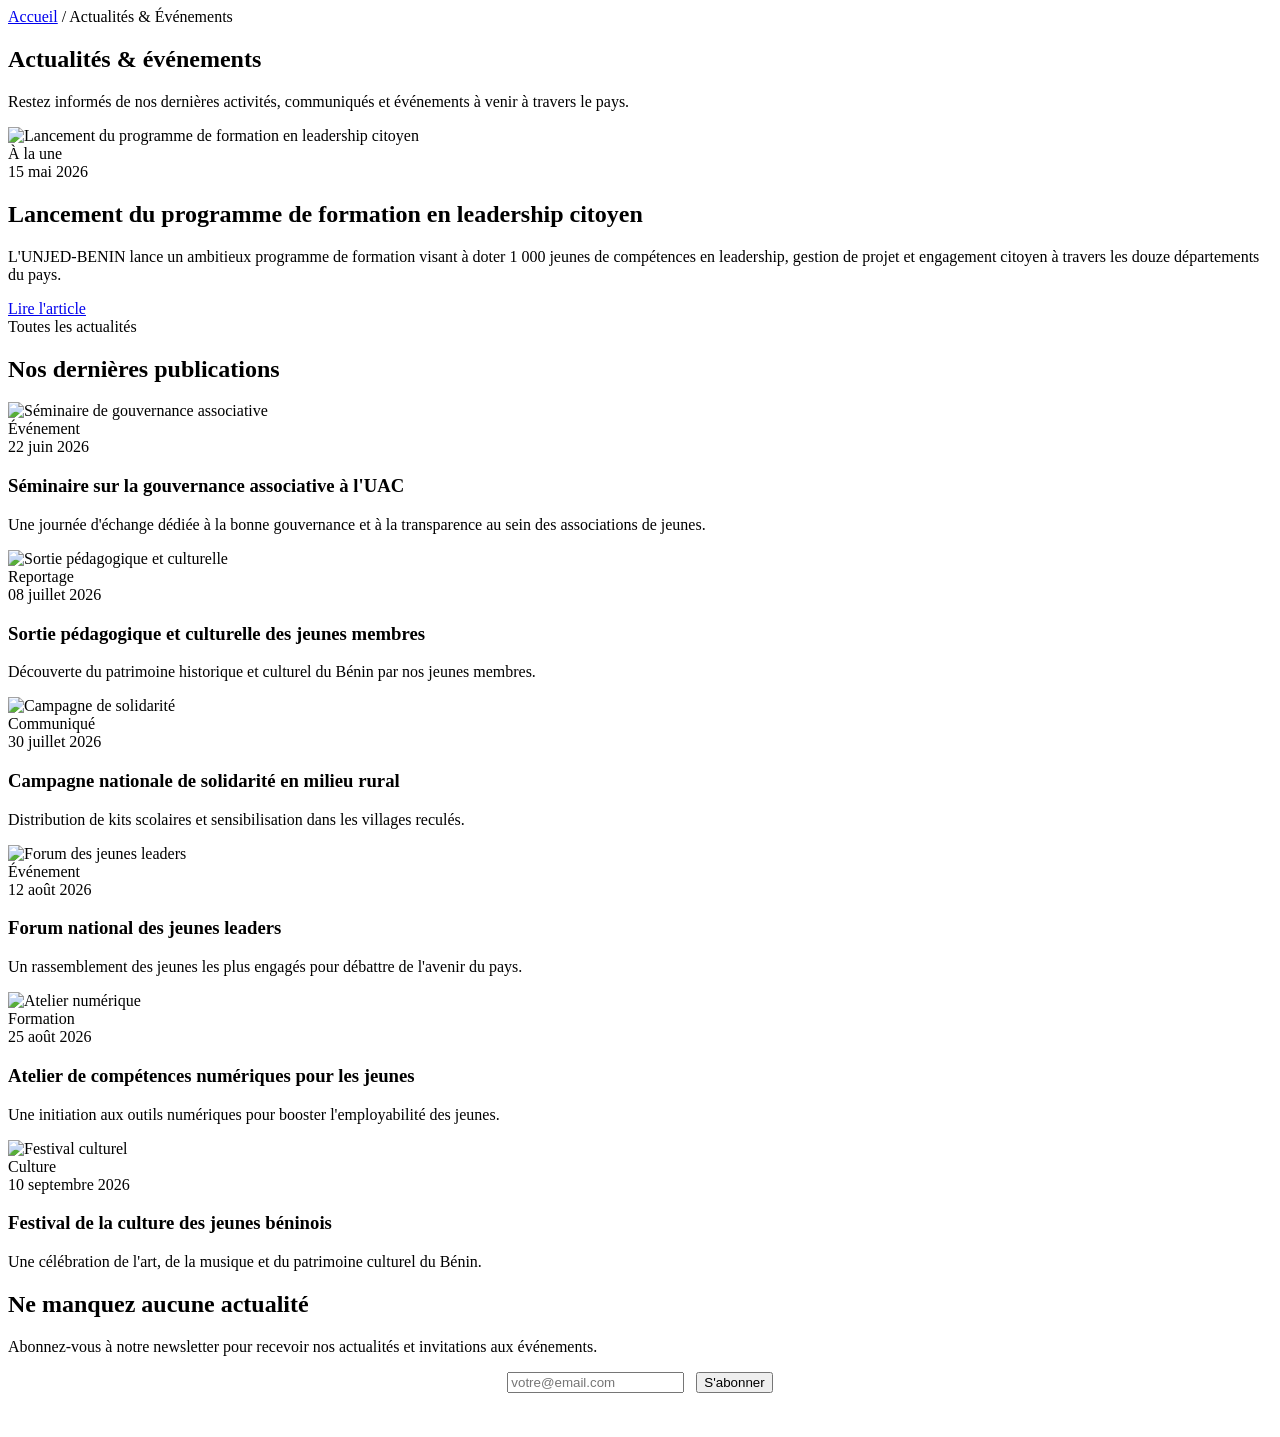
==== actualites.html @ c5963216 "Update title in actualites.html" ====
<!DOCTYPE html>
<html lang="fr">
<head>
  <meta charset="UTF-8" />
  <meta name="viewport" content="width=device-width, initial-scale=1.0" />
  <meta name="theme-color" content="#0a8a3f" />
  <title>Actualités  UNJED-BENIN</title>
  <meta name="description" content="Suivez les actualités, communiqués et événements de l'UNJED-BENIN à travers le Bénin." />
  <link rel="icon" href="public/images/logo.jpeg" />
  <link rel="stylesheet" href="styles.css" />
</head>
<body>
  <div data-header></div>

  <main>
    <section class="page-hero">
      <div class="container">
        <div class="breadcrumb"><a href="index.html" data-en="Home">Accueil</a> / <span data-en="News &amp; Events">Actualités &amp; Événements</span></div>
        <h1 data-en="News &amp; events">Actualités &amp; événements</h1>
        <p data-en="Stay informed of our latest activities, press releases and upcoming events across the country.">Restez informés de nos dernières activités, communiqués et événements à venir à travers le pays.</p>
      </div>
    </section>

    <!-- ARTICLE A LA UNE -->
    <section class="section">
      <div class="container">
        <article class="feature-news reveal">
          <div class="feature-news-img"><img src="public/images/formation-real-1.jpg" alt="Lancement du programme de formation en leadership citoyen" /></div>
          <div class="feature-news-body">
            <span class="news-tag" data-en="Featured">À la une</span>
            <div class="news-date">15 <span data-en="May">mai</span> 2026</div>
            <h2 data-en="Launch of the citizen leadership training program">Lancement du programme de formation en leadership citoyen</h2>
            <p data-en="UNJED-BENIN launches an ambitious training program aimed at equipping 1,000 young people with leadership, project management and civic engagement skills across the twelve departments of the country.">L'UNJED-BENIN lance un ambitieux programme de formation visant à doter 1 000 jeunes de compétences en leadership, gestion de projet et engagement citoyen à travers les douze départements du pays.</p>
            <a href="#" class="btn btn-green" data-en="Read the article">Lire l'article</a>
          </div>
        </article>
      </div>
    </section>

    <!-- LISTE ACTUALITES -->
    <section class="section" style="background: var(--surface-2);">
      <div class="container">
        <div class="section-head reveal">
          <span class="eyebrow" data-en="All news">Toutes les actualités</span>
          <h2 data-en="Our latest publications">Nos dernières publications</h2>
        </div>
       <div id="news-grid" class="grid grid-3">
          <article class="card news-card reveal">
            <div class="news-img"><img src="public/images/assemblee-real-1.jpg" alt="Séminaire de gouvernance associative" /></div>
            <div class="news-body">
              <span class="news-tag" data-en="Event">Événement</span>
              <div class="news-date">22 <span data-en="June">juin</span> 2026</div>
              <h3 data-en="Seminar on associative governance at UAC">Séminaire sur la gouvernance associative à l'UAC</h3>
              <p data-en="A day of exchange dedicated to good governance and transparency within youth associations.">Une journée d'échange dédiée à la bonne gouvernance et à la transparence au sein des associations de jeunes.</p>
            </div>
          </article>
          <article class="card news-card reveal">
            <div class="news-img"><img src="public/images/culture.jpeg" alt="Sortie pédagogique et culturelle" /></div>
            <div class="news-body">
              <span class="news-tag" data-en="Report">Reportage</span>
              <div class="news-date">08 <span data-en="July">juillet</span> 2026</div>
              <h3 data-en="Educational and cultural outing for young members">Sortie pédagogique et culturelle des jeunes membres</h3>
              <p data-en="Discovery of the historical and cultural heritage of Benin by our young members.">Découverte du patrimoine historique et culturel du Bénin par nos jeunes membres.</p>
            </div>
          </article>
          <article class="card news-card reveal">
            <div class="news-img"><img src="public/images/solidarite.jpeg" alt="Campagne de solidarité" /></div>
            <div class="news-body">
              <span class="news-tag" data-en="Press release">Communiqué</span>
              <div class="news-date">30 <span data-en="July">juillet</span> 2026</div>
              <h3 data-en="National solidarity campaign in rural areas">Campagne nationale de solidarité en milieu rural</h3>
              <p data-en="Distribution of school kits and awareness-raising in remote villages.">Distribution de kits scolaires et sensibilisation dans les villages reculés.</p>
            </div>
          </article>
          <article class="card news-card reveal">
            <div class="news-img"><img src="public/images/leadership.png" alt="Forum des jeunes leaders" /></div>
            <div class="news-body">
              <span class="news-tag" data-en="Event">Événement</span>
              <div class="news-date">12 <span data-en="August">août</span> 2026</div>
              <h3 data-en="National forum of young leaders">Forum national des jeunes leaders</h3>
              <p data-en="A gathering of the most committed young people to debate the future of the country.">Un rassemblement des jeunes les plus engagés pour débattre de l'avenir du pays.</p>
            </div>
          </article>
          <article class="card news-card reveal">
            <div class="news-img"><img src="public/images/formation-real-2.jpg" alt="Atelier numérique" /></div>
            <div class="news-body">
              <span class="news-tag" data-en="Training">Formation</span>
              <div class="news-date">25 <span data-en="August">août</span> 2026</div>
              <h3 data-en="Digital skills workshop for young people">Atelier de compétences numériques pour les jeunes</h3>
              <p data-en="An introduction to digital tools to boost the employability of young people.">Une initiation aux outils numériques pour booster l'employabilité des jeunes.</p>
            </div>
          </article>
          <article class="card news-card reveal">
            <div class="news-img"><img src="public/images/culture.jpeg" alt="Festival culturel" /></div>
            <div class="news-body">
              <span class="news-tag" data-en="Culture">Culture</span>
              <div class="news-date">10 <span data-en="September">septembre</span> 2026</div>
              <h3 data-en="Festival of Beninese youth culture">Festival de la culture des jeunes béninois</h3>
              <p data-en="A celebration of art, music and the cultural heritage of Benin.">Une célébration de l'art, de la musique et du patrimoine culturel du Bénin.</p>
            </div>
          </article>
        </div>
      </div>
    </section>

    <!-- NEWSLETTER -->
    <section class="section-tight">
      <div class="container">
        <div class="cta-band reveal">
          <h2 data-en="Don't miss any news">Ne manquez aucune actualité</h2>
          <p data-en="Subscribe to our newsletter to receive our news and event invitations.">Abonnez-vous à notre newsletter pour recevoir nos actualités et invitations aux événements.</p>
          <form data-web3form="ff1e33f2-ea1e-483a-9256-ff4f7bd5187b" style="display:flex;gap:12px;flex-wrap:wrap;justify-content:center;">
          <input type="hidden" name="subject" value="Nouvel abonné newsletter UNJED-BÉNIN" />
          <input type="hidden" name="from_name" value="Newsletter UNJED" />
          <input type="email" name="email" placeholder="votre@email.com"
           required class="newsletter-input" />
          <button type="submit" class="btn btn-yellow" data-label="S'abonner">S'abonner</button>
          <p class="form-message" style="width:100%;text-align:center;margin-top:8px;"></p>
          </form>
          <p class="form-success" id="newsletter-success" hidden data-en="Thank you for subscribing!">Merci pour votre abonnement !</p>
        </div>
      </div>
    </section>
  </main>

  <div data-footer></div>

  <script>
(function () {
  var API_BASE = "https://unjedbenin.onrender.com";
  var grid = document.getElementById("news-grid");

  fetch(API_BASE + "/api/posts?visibility=public")
    .then(function (res) { return res.json(); })
    .then(function (posts) {
      var annonces = posts.filter(function (p) {
        return p.post_type === "announcement" || p.post_type === "document";
      });

      if (!annonces.length) return;

      // Remplace les faux articles par vos vraies publications
      grid.innerHTML = "";
      annonces.forEach(function (p) {
        var art = document.createElement("article");
        art.className = "card news-card";
        var fileLink = p.file_url 
          ? '<p style="margin-top:10px;"><a href="' + API_BASE + p.file_url + '" class="btn btn-outline" target="_blank" rel="noopener">Télécharger le document</a></p>' 
          : '';
        art.innerHTML =
          '<div class="card-body">' +
            '<span class="news-tag">' + (p.post_type === "document" ? "Décision / Document" : "Annonce") + '</span>' +
            '<span class="news-date">' + (p.created_at || "") + '</span>' +
            '<h3 style="margin-top:8px;">' + p.title + '</h3>' +
            '<p>' + (p.body || "") + '</p>' +
            fileLink +
          '</div>';
        grid.appendChild(art);
      });
    })
    .catch(function (err) {
      console.error("Erreur chargement actualités:", err);
    });
})();
</script>

  <script src="components.js"></script>
  <script src="script.js"></script>
</body>
</html>
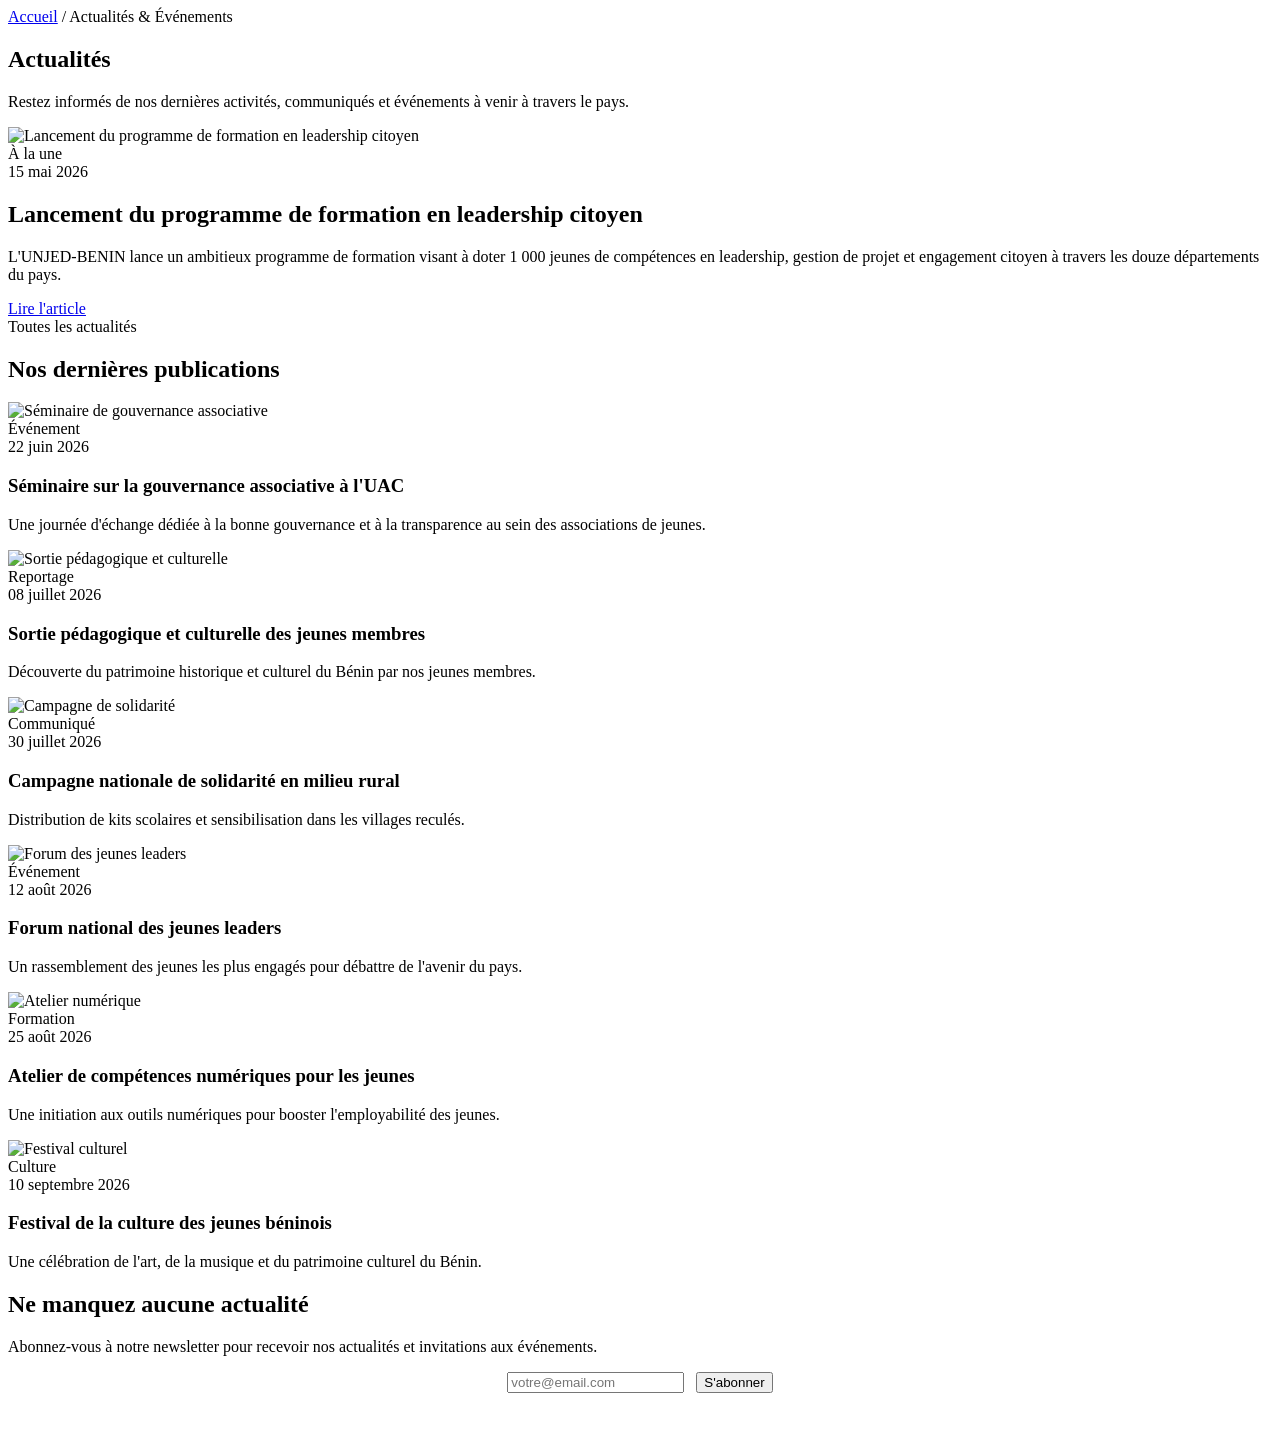
==== commit 5bd16b64: "Update header text for news section" ====
--- a/actualites.html
+++ b/actualites.html
@@ -16,7 +16,7 @@
     <section class="page-hero">
       <div class="container">
         <div class="breadcrumb"><a href="index.html" data-en="Home">Accueil</a> / <span data-en="News &amp; Events">Actualités &amp; Événements</span></div>
-        <h1 data-en="News &amp; events">Actualités &amp; événements</h1>
+        <h1 data-en="News">Actualités</h1>
         <p data-en="Stay informed of our latest activities, press releases and upcoming events across the country.">Restez informés de nos dernières activités, communiqués et événements à venir à travers le pays.</p>
       </div>
     </section>
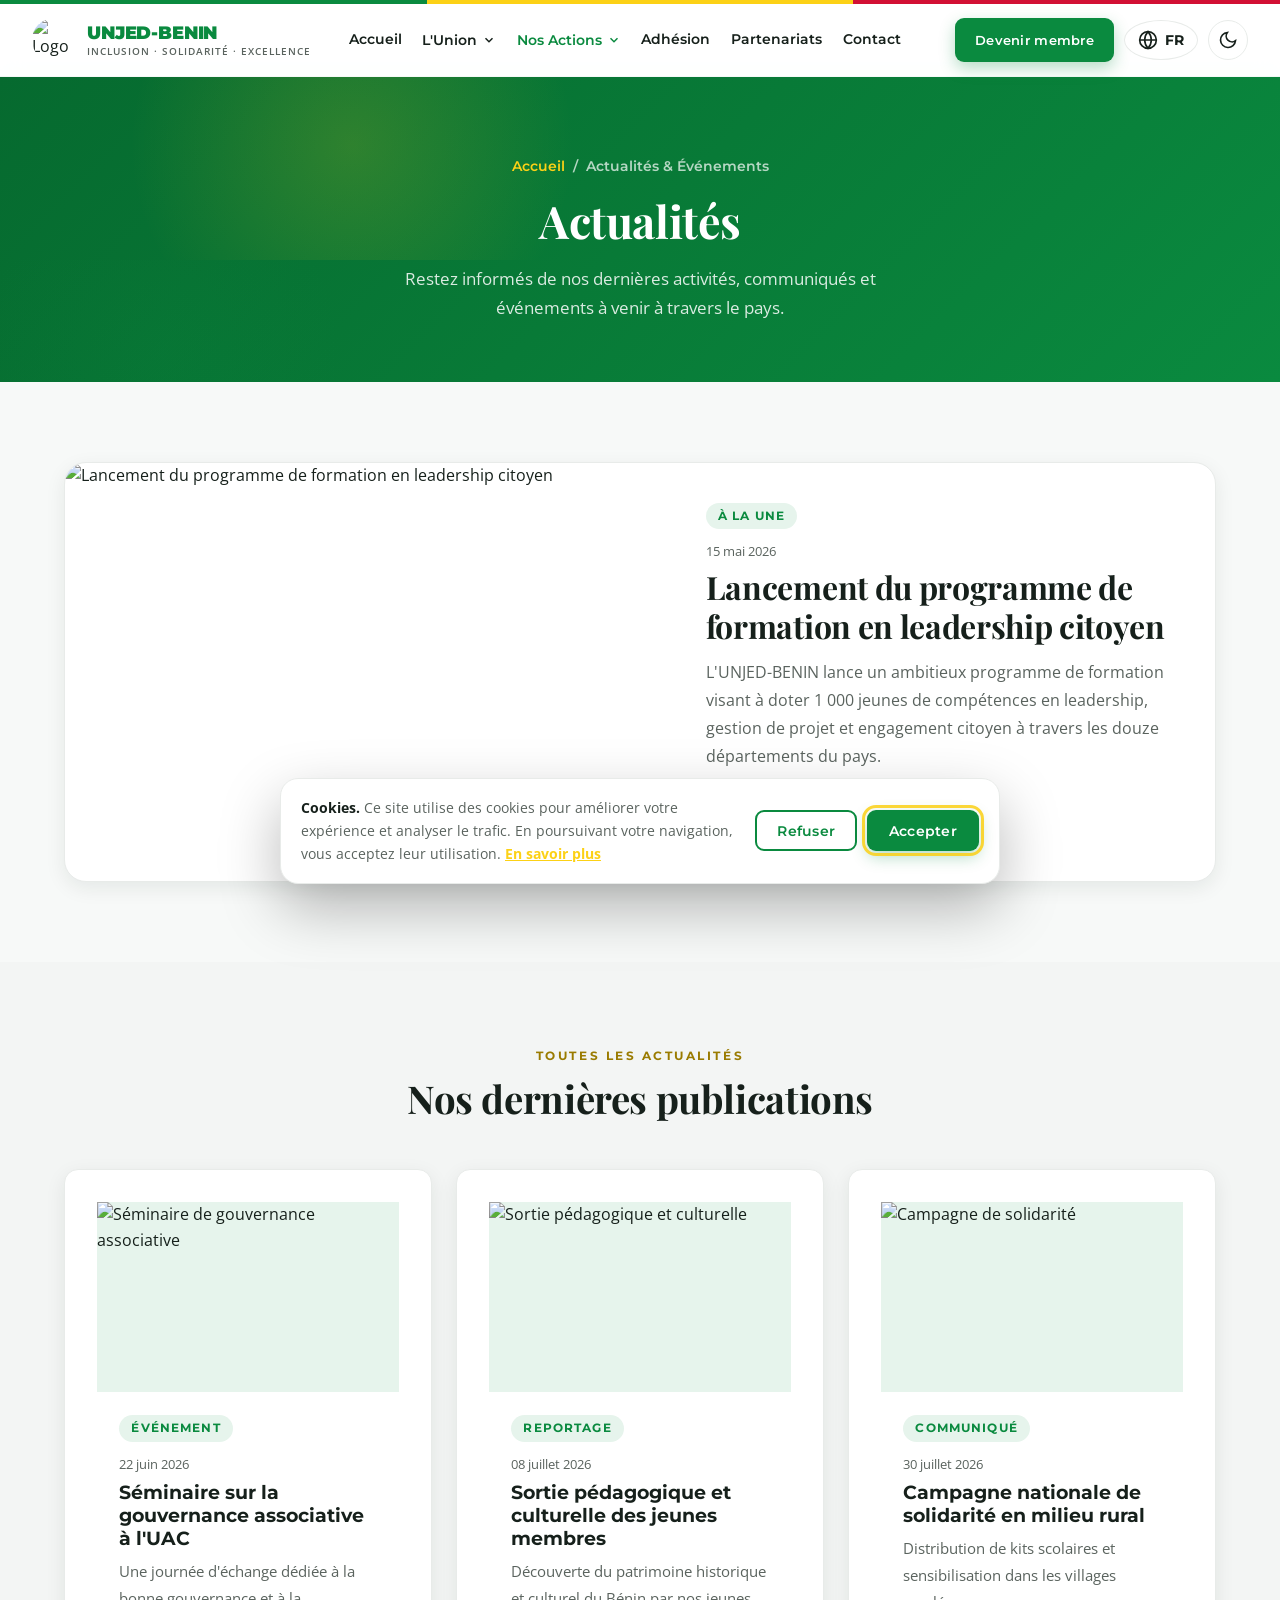
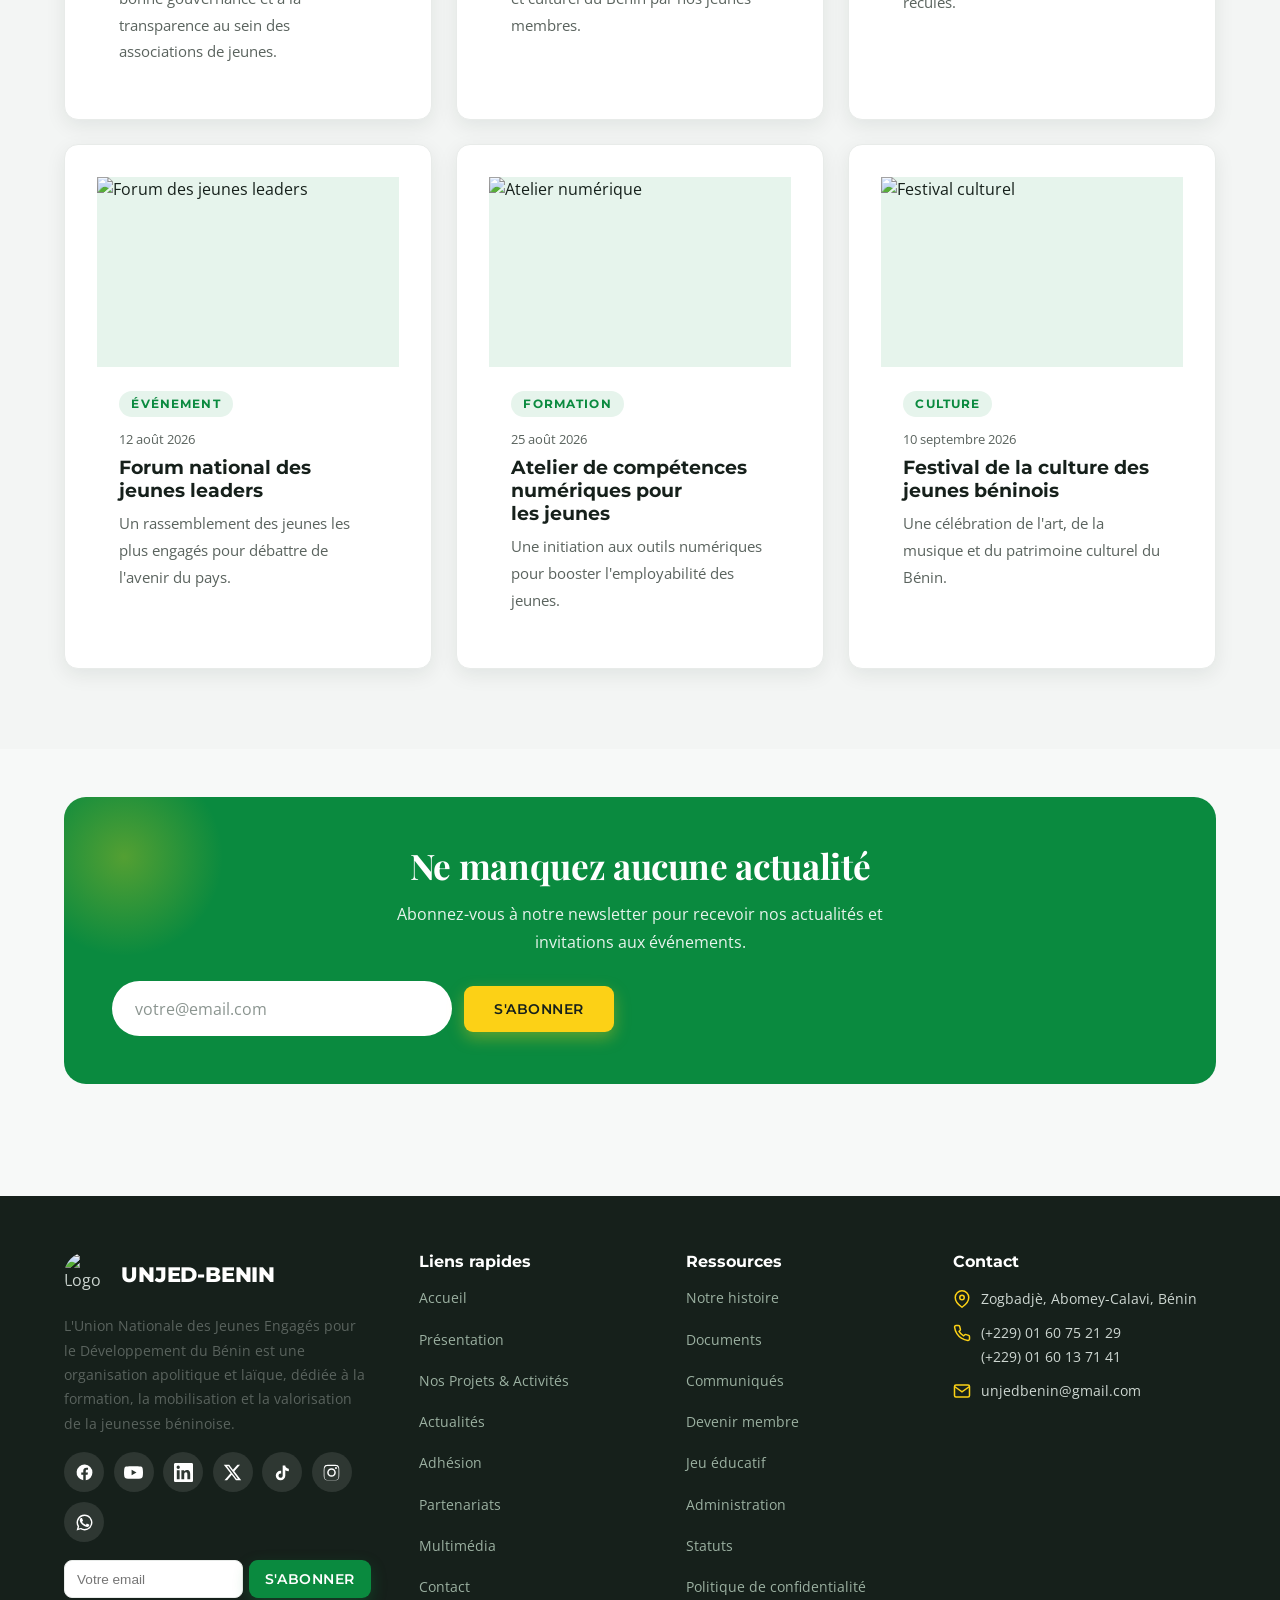
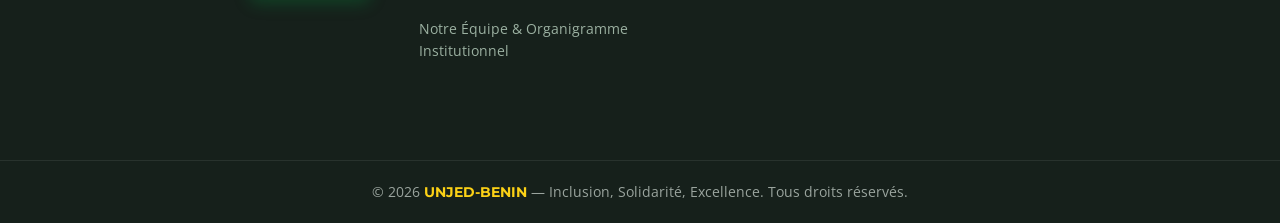
==== commit eaf14797: "refonte professionnelle : architecture assets/backend, securite v1.2, nav, i18n, docs et CI Architec" ====
--- a/actualites.html
+++ b/actualites.html
@@ -7,12 +7,15 @@
   <title>Actualités  UNJED-BENIN</title>
   <meta name="description" content="Suivez les actualités, communiqués et événements de l'UNJED-BENIN à travers le Bénin." />
   <link rel="icon" href="public/images/logo.jpeg" />
-  <link rel="stylesheet" href="styles.css" />
+  <link rel="stylesheet" href="assets/css/styles.css" />
+  <link rel="manifest" href="site.webmanifest" />
 </head>
 <body>
+  <!-- Header, footer et cookies : injectés automatiquement par
+     assets/js/components.js | comportements : assets/js/script.js. -->
   <div data-header></div>
 
-  <main>
+  <main id="contenu">
     <section class="page-hero">
       <div class="container">
         <div class="breadcrumb"><a href="index.html" data-en="Home">Accueil</a> / <span data-en="News &amp; Events">Actualités &amp; Événements</span></div>
@@ -109,10 +112,10 @@
         <div class="cta-band reveal">
           <h2 data-en="Don't miss any news">Ne manquez aucune actualité</h2>
           <p data-en="Subscribe to our newsletter to receive our news and event invitations.">Abonnez-vous à notre newsletter pour recevoir nos actualités et invitations aux événements.</p>
-          <form data-web3form="ff1e33f2-ea1e-483a-9256-ff4f7bd5187b" style="display:flex;gap:12px;flex-wrap:wrap;justify-content:center;">
+          <form data-web3form="ff1e33f2-ea1e-483a-9256-ff4f7bd5187b" class="newsletter-inline" style="display:flex;gap:12px;flex-wrap:wrap;justify-content:center;align-items:center;">
           <input type="hidden" name="subject" value="Nouvel abonné newsletter UNJED-BÉNIN" />
           <input type="hidden" name="from_name" value="Newsletter UNJED" />
-          <input type="email" name="email" placeholder="votre@email.com"
+          <input type="email" name="email" placeholder="votre@email.com" aria-label="Votre adresse email" autocomplete="email"
            required class="newsletter-input" />
           <button type="submit" class="btn btn-yellow" data-label="S'abonner">S'abonner</button>
           <p class="form-message" style="width:100%;text-align:center;margin-top:8px;"></p>
@@ -125,9 +128,15 @@
 
   <div data-footer></div>
 
+  <script src="assets/js/config.js"></script>
+  <script src="assets/js/api-client.js"></script>
+  <script src="assets/js/components.js"></script>
+  <script src="assets/js/script.js"></script>
   <script>
 (function () {
-  var API_BASE = "https://unjedbenin.onrender.com";
+  var API_BASE = (window.UNJED && typeof window.UNJED.apiBase === "function" && window.UNJED.apiBase())
+    || (window.UNJED_CONFIG && window.UNJED_CONFIG.API_BASE)
+    || "https://unjedbenin.onrender.com";
   var grid = document.getElementById("news-grid");
 
   fetch(API_BASE + "/api/posts?visibility=public")
@@ -144,17 +153,36 @@
       annonces.forEach(function (p) {
         var art = document.createElement("article");
         art.className = "card news-card";
-        var fileLink = p.file_url 
-          ? '<p style="margin-top:10px;"><a href="' + API_BASE + p.file_url + '" class="btn btn-outline" target="_blank" rel="noopener">Télécharger le document</a></p>' 
-          : '';
-        art.innerHTML =
-          '<div class="card-body">' +
-            '<span class="news-tag">' + (p.post_type === "document" ? "Décision / Document" : "Annonce") + '</span>' +
-            '<span class="news-date">' + (p.created_at || "") + '</span>' +
-            '<h3 style="margin-top:8px;">' + p.title + '</h3>' +
-            '<p>' + (p.body || "") + '</p>' +
-            fileLink +
-          '</div>';
+        var body = document.createElement("div");
+        body.className = "card-body";
+        var tag = document.createElement("span");
+        tag.className = "news-tag";
+        tag.textContent = p.post_type === "document" ? "Décision / Document" : "Annonce";
+        var date = document.createElement("span");
+        date.className = "news-date";
+        date.textContent = p.created_at || "";
+        var h3 = document.createElement("h3");
+        h3.style.marginTop = "8px";
+        h3.textContent = p.title || "";
+        var txt = document.createElement("p");
+        txt.textContent = p.body || "";
+        body.appendChild(tag);
+        body.appendChild(date);
+        body.appendChild(h3);
+        body.appendChild(txt);
+        if (p.file_url) {
+          var plink = document.createElement("p");
+          plink.style.marginTop = "10px";
+          var a = document.createElement("a");
+          a.href = API_BASE + p.file_url;
+          a.className = "btn btn-outline";
+          a.target = "_blank";
+          a.rel = "noopener";
+          a.textContent = "Télécharger le document";
+          plink.appendChild(a);
+          body.appendChild(plink);
+        }
+        art.appendChild(body);
         grid.appendChild(art);
       });
     })
@@ -163,8 +191,5 @@
     });
 })();
 </script>
-
-  <script src="components.js"></script>
-  <script src="script.js"></script>
 </body>
 </html>
--- a/assets/css/styles.css
+++ b/assets/css/styles.css
@@ -0,0 +1,2763 @@
+/* ========================================
+   UNJED-BENIN - Design System
+   Couleurs du drapeau beninois : vert, jaune, rouge + blanc
+   ----------------------------------------
+   SOMMAIRE (recherche par mot-clé) :
+   - Tokens (:root) et mode sombre (html[data-theme])
+   - Base : reset, layout (.container, .section), boutons (.btn)
+   - HEADER (.site-header, .main-nav, .nav-sub, .menu-toggle)
+   - HERO (.hero, slider, indicateurs)
+   - Cartes et grilles (.card, .grid, .quicklink, .news-card, .stat-card)
+   - Pages internes (.page-hero, .split, .quote-card, organigramme, galerie)
+   - Formulaires (.form-card, .field) et contact
+   - Bandeau CTA, footer, cookies, divers (.pill, .reveal, partenaires)
+   - Correctifs v1.1 -> v1.6 en FIN de fichier (ne pas dupliquer :
+     toute rustine s'ajoute là, datée et commentée en français)
+   ======================================== */
+
+/* ---------- Fonts ---------- */
+@import url('https://fonts.googleapis.com/css2?family=Montserrat:wght@500;600;700;800;900&family=Open+Sans:wght@400;500;600;700&family=Playfair+Display:ital,wght@0,600;0,700;1,600&display=swap');
+
+/* ---------- Tokens ---------- */
+:root {
+  /* Couleurs officielles */
+  --green: #0a8a3f;
+  --green-dark: #066a2f;
+  --green-light: #e6f4ec;
+  --yellow: #fcd116;
+  --yellow-dark: #e6b800;
+  --red: #d21034;
+  --red-dark: #a50d29;
+  --red-light: #fae8eb;
+
+  /* Neutres */
+  --white: #ffffff;
+  --off-white: #f7f9f8;
+  --gray-50: #f3f5f4;
+  --gray-100: #e8ebe9;
+  --gray-200: #d4dad7;
+  --gray-400: #8b9590;
+  --gray-600: #5a635e;
+  --gray-800: #2b302d;
+  --ink: #16201b;
+
+  /* Roles semantiques (mode clair) */
+  --bg: var(--off-white);
+  --surface: var(--white);
+  --surface-2: var(--gray-50);
+  --text: var(--ink);
+  --text-muted: var(--gray-600);
+  --border: var(--gray-100);
+  --header-bg: rgba(255, 255, 255, 0.92);
+
+  --radius: 14px;
+  --radius-sm: 9px;
+  --radius-lg: 22px;
+  --shadow-sm: 0 1px 3px rgba(16, 32, 22, 0.06), 0 1px 2px rgba(16, 32, 22, 0.04);
+  --shadow: 0 6px 20px rgba(16, 32, 22, 0.08);
+  --shadow-lg: 0 18px 50px rgba(16, 32, 22, 0.14);
+  --container: 1180px;
+  --header-h: 72px;
+
+  --font-head: 'Montserrat', system-ui, sans-serif;
+  --font-body: 'Open Sans', system-ui, sans-serif;
+  --font-serif: 'Playfair Display', Georgia, serif;
+
+  --ease: cubic-bezier(0.22, 0.61, 0.36, 1);
+  --transition: 0.35s var(--ease);
+}
+
+/* ---------- Mode sombre ---------- */
+html[data-theme="dark"] {
+  --bg: #0f1512;
+  --surface: #161e1a;
+  --surface-2: #1d2723;
+  --text: #eef2f0;
+  --text-muted: #a3aea8;
+  --border: #26312b;
+  --header-bg: rgba(15, 21, 18, 0.92);
+  --green-light: #11261a;
+  --red-light: #2a1216;
+  --shadow-sm: 0 1px 3px rgba(0, 0, 0, 0.4);
+  --shadow: 0 6px 20px rgba(0, 0, 0, 0.45);
+  --shadow-lg: 0 18px 50px rgba(0, 0, 0, 0.55);
+}
+
+/* ---------- Reset ---------- */
+*, *::before, *::after { box-sizing: border-box; margin: 0; padding: 0; }
+
+html { scroll-behavior: smooth; }
+
+body {
+  font-family: var(--font-body);
+  color: var(--text);
+  background-color: var(--bg);
+  line-height: 1.6;
+  margin: 0;
+  padding-top: 76px; /* Empêche le haut de page d'être masqué par la barre fixe */
+  overflow-x: hidden;
+}
+
+
+img { max-width: 100%; display: block; }
+a { color: inherit; text-decoration: none; }
+ul { list-style: none; }
+
+h1, h2, h3, h4, h5 {
+  font-family: var(--font-head);
+  line-height: 1.2;
+  color: var(--text);
+  font-weight: 800;
+}
+
+/* ---------- Layout utils ---------- */
+.container {
+  width: 100%;
+  max-width: var(--container);
+  margin: 0 auto;
+  padding: 0 1.25rem;
+}
+
+.section { padding: 4.5rem 0; }
+.section-tight { padding: 3rem 0; }
+
+.section-head {
+  text-align: center;
+  max-width: 640px;
+  margin: 0 auto 3rem;
+}
+.section-head .eyebrow {
+  display: inline-block;
+  font-family: var(--font-head);
+  font-weight: 700;
+  font-size: 0.78rem;
+  letter-spacing: 0.12em;
+  text-transform: uppercase;
+  color: var(--green);
+  margin-bottom: 0.6rem;
+}
+.section-head h2 {
+  font-size: clamp(1.7rem, 3.5vw, 2.4rem);
+  text-wrap: balance;
+}
+.section-head p {
+  margin-top: 0.85rem;
+  color: var(--text-muted);
+  text-wrap: pretty;
+}
+
+.text-green { color: var(--green); }
+.text-red { color: var(--red); }
+
+/* ---------- Buttons ---------- */
+.btn {
+  display: inline-flex;
+  align-items: center;
+  gap: 0.5rem;
+  font-family: var(--font-head);
+  font-weight: 700;
+  font-size: 0.95rem;
+  padding: 0.8rem 1.5rem;
+  border-radius: 999px;
+  border: 2px solid transparent;
+  cursor: pointer;
+  transition: transform 0.15s ease, box-shadow 0.2s ease, background 0.2s ease;
+}
+.btn:hover { transform: translateY(-2px); }
+.btn svg { width: 18px; height: 18px; }
+
+.btn-yellow {
+  background: var(--yellow);
+  color: var(--ink);
+  box-shadow: 0 6px 16px rgba(252, 209, 22, 0.35);
+}
+.btn-yellow:hover { background: var(--yellow-dark); }
+
+.btn-green {
+  background: var(--green);
+  color: var(--white);
+  box-shadow: 0 6px 16px rgba(10, 138, 63, 0.3);
+}
+.btn-green:hover { background: var(--green-dark); }
+
+.btn-red {
+  background: var(--red);
+  color: var(--white);
+}
+.btn-red:hover { background: var(--red-dark); }
+
+.btn-outline {
+  background: transparent;
+  border-color: var(--border);
+  color: var(--text);
+}
+.btn-outline:hover { border-color: var(--green); color: var(--green); }
+
+.btn-ghost-light {
+  background: rgba(255,255,255,0.14);
+  color: var(--white);
+  border-color: rgba(255,255,255,0.4);
+}
+.btn-ghost-light:hover { background: rgba(255,255,255,0.24); }
+
+/* ========================================
+   HEADER
+   ======================================== */
+.site-header {
+  position: fixed;
+  top: 0;
+  left: 0;
+  right: 0;
+  width: 100%;
+  z-index: 1000;
+  background: var(--header-bg);
+  backdrop-filter: blur(12px);
+  -webkit-backdrop-filter: blur(12px);
+  border-bottom: 1px solid var(--border);
+  transition: border-color 0.3s var(--ease), box-shadow 0.3s var(--ease);
+}
+
+/* Bande tricolore */
+.flag-strip { height: 4px; display: flex; }
+.flag-strip span { flex: 1; }
+.flag-strip .s-green { background: var(--green); }
+.flag-strip .s-yellow { background: var(--yellow); }
+.flag-strip .s-red { background: var(--red); }
+
+.header-inner {
+  height: var(--header-h);
+  display: flex;
+  align-items: center;
+  justify-content: space-between;
+  gap: 1rem;
+}
+
+.brand { display: flex; align-items: center; gap: 0.7rem; margin-right: 2rem; flex-shrink: 0; }
+.brand img { width: 44px; height: 44px; border-radius: 50%; object-fit: cover; }
+.brand-text { display: flex; flex-direction: column; line-height: 1.2; }
+.brand-name { font-family: var(--font-head); font-weight: 900; font-size: 1.15rem; color: var(--green); letter-spacing: -0.01em; }
+.brand-tagline { font-size: 0.62rem; letter-spacing: 0.1em; text-transform: uppercase; color: var(--text-muted); font-weight: 600; white-space: nowrap; margin-top: 2px; }
+@media (max-width: 1080px) { .brand-tagline { display: none; } }
+
+.main-nav { display: flex; align-items: center; gap: 0.3rem; }
+.main-nav a {
+  font-family: var(--font-head);
+  font-weight: 600;
+  font-size: 0.9rem;
+  padding: 0.5rem 0.8rem;
+  border-radius: var(--radius-sm);
+  color: var(--text);
+  transition: background 0.15s, color 0.15s;
+  white-space: nowrap;
+}
+.main-nav a:hover { background: var(--green-light); color: var(--green); }
+.main-nav a.active { color: var(--green); }
+
+.header-actions { display: flex; align-items: center; gap: 0.5rem; }
+
+/* ---------- Nav desktop "moyen" (laptops 941-1600px) : resserrer pour ne pas déborder ---------- */
+@media (min-width: 941px) and (max-width: 1600px) {
+  .header-inner { gap: 0.4rem; }
+  .brand { margin-right: 0.8rem; }
+  .main-nav { gap: 0; }
+  .main-nav a { padding: 0.5rem 0.55rem; font-size: 0.82rem; }
+  .header-actions { gap: 0.3rem; }
+}
+@media (min-width: 941px) and (max-width: 1240px) {
+  .brand-tagline { display: none; }
+  .brand { margin-right: 0.5rem; gap: 0.5rem; }
+  .brand img { width: 38px; height: 38px; }
+  .main-nav a { padding: 0.5rem 0.4rem; font-size: 0.76rem; }
+  .lang-btn { padding: 0 0.5rem; font-size: 0.78rem; }
+}
+
+.icon-btn {
+  width: 40px;
+  height: 40px;
+  display: inline-flex;
+  align-items: center;
+  justify-content: center;
+  border-radius: 50%;
+  border: 1px solid var(--border);
+  background: var(--surface);
+  color: var(--text);
+  cursor: pointer;
+  transition: background 0.15s, color 0.15s, border-color 0.15s;
+}
+.icon-btn:hover { border-color: var(--green); color: var(--green); }
+.icon-btn svg { width: 20px; height: 20px; }
+
+.lang-btn {
+  width: auto;
+  padding: 0 0.85rem;
+  gap: 0.4rem;
+  font-family: var(--font-head);
+  font-weight: 700;
+  font-size: 0.85rem;
+}
+
+.theme-icon-sun { display: none; }
+html[data-theme="dark"] .theme-icon-sun { display: block; }
+html[data-theme="dark"] .theme-icon-moon { display: none; }
+
+.menu-toggle { display: none; }
+
+/* ---------- Mobile nav ---------- */
+@media (max-width: 940px) {
+  .main-nav {
+    position: fixed;
+    inset: 0 0 0 auto;
+    width: min(320px, 82vw);
+    flex-direction: column;
+    align-items: stretch;
+    gap: 0.2rem;
+    background: var(--surface);
+    padding: calc(var(--header-h) + 1.5rem) 1.25rem 2rem;
+    box-shadow: var(--shadow-lg);
+    transform: translateX(100%);
+    transition: transform 0.3s ease;
+    overflow-y: auto;
+  }
+  .main-nav.open { transform: translateX(0); }
+  .main-nav a { padding: 0.9rem 1rem; font-size: 1rem; }
+  .menu-toggle { display: inline-flex; }
+}
+
+@media (max-width: 560px) {
+  .header-inner { gap: 0.4rem; }
+  .brand { margin-right: 0.5rem; gap: 0.5rem; }
+  .brand img { width: 36px; height: 36px; }
+  .brand-name { font-size: 0.95rem; }
+  .header-actions { gap: 0.3rem; }
+  .icon-btn { width: 36px; height: 36px; }
+  .icon-btn svg { width: 17px; height: 17px; }
+  .lang-btn { padding: 0 0.5rem; font-size: 0.75rem; }
+}
+
+@media (max-width: 360px) {
+  .header-inner { padding: 0 12px; }
+  .lang-current { display: none; }
+  .lang-btn { width: 36px; padding: 0; justify-content: center; }
+}
+
+/* ========================================
+   HERO
+   ======================================== */
+.hero {
+  position: relative;
+  color: var(--white);
+  overflow: hidden;
+}
+.hero-bg {
+  position: absolute;
+  inset: 0;
+  z-index: 0;
+}
+.hero-bg img { width: 100%; height: 100%; object-fit: cover; }
+.hero-bg::after {
+  content: "";
+  position: absolute;
+  inset: 0;
+  background: linear-gradient(110deg, rgba(6,70,33,0.92) 0%, rgba(10,138,63,0.78) 45%, rgba(16,32,22,0.55) 100%);
+}
+.hero-inner {
+  position: relative;
+  z-index: 1;
+  padding: clamp(3.5rem, 8vw, 6.5rem) 0;
+  max-width: 720px;
+}
+.hero .badge {
+  display: inline-flex;
+  align-items: center;
+  gap: 0.5rem;
+  background: rgba(255,255,255,0.16);
+  border: 1px solid rgba(255,255,255,0.3);
+  padding: 0.4rem 0.9rem;
+  border-radius: 999px;
+  font-family: var(--font-head);
+  font-weight: 700;
+  font-size: 0.74rem;
+  letter-spacing: 0.1em;
+  text-transform: uppercase;
+  margin-bottom: 1.3rem;
+}
+.hero h1 {
+  color: var(--white);
+  font-size: clamp(2.1rem, 5.5vw, 3.6rem);
+  font-weight: 900;
+  text-wrap: balance;
+}
+.hero h1 .accent { color: var(--yellow); }
+.hero p.lead {
+  margin-top: 1.1rem;
+  font-size: clamp(1rem, 2vw, 1.2rem);
+  color: rgba(255,255,255,0.92);
+  max-width: 560px;
+  text-wrap: pretty;
+}
+.hero-actions { margin-top: 2rem; display: flex; flex-wrap: wrap; gap: 0.9rem; }
+.hero-slides { position: relative; width: 100%; height: 100%; }
+.hero-slide {
+  position: absolute;
+  inset: 0;
+  background-size: cover;
+  background-position: center;
+  opacity: 0;
+  transition: opacity 1s ease;
+}
+.hero-slide.active { opacity: 1; }
+.hero-slide::after {
+  content: '';
+  position: absolute;
+  inset: 0;
+  background: linear-gradient(135deg, rgba(15,31,20,0.72) 0%, rgba(27,122,62,0.40) 100%);
+}
+
+/* ========================================
+   CARDS / GRID
+   ======================================== */
+.grid { display: grid; gap: 1.5rem; }
+.grid-2 { grid-template-columns: repeat(2, 1fr); }
+.grid-3 { grid-template-columns: repeat(3, 1fr); }
+.grid-4 { grid-template-columns: repeat(4, 1fr); }
+
+@media (max-width: 900px) {
+  .grid-3, .grid-4 { grid-template-columns: repeat(2, 1fr); }
+}
+@media (max-width: 600px) {
+  .grid-2, .grid-3, .grid-4 { grid-template-columns: 1fr; }
+}
+
+.card {
+  background: var(--surface);
+  border: 1px solid var(--border);
+  border-radius: var(--radius);
+  padding: 1.6rem;
+  box-shadow: var(--shadow-sm);
+  transition: transform 0.18s ease, box-shadow 0.2s ease;
+}
+.card:hover { transform: translateY(-4px); box-shadow: var(--shadow); }
+.card h3 { font-size: 1.2rem; margin-bottom: 0.5rem; }
+.card p { color: var(--text-muted); font-size: 0.95rem; }
+
+.card-icon {
+  width: 52px;
+  height: 52px;
+  border-radius: var(--radius-sm);
+  display: inline-flex;
+  align-items: center;
+  justify-content: center;
+  margin-bottom: 1rem;
+}
+.card-icon svg { width: 26px; height: 26px; }
+.icon-green { background: var(--green-light); color: var(--green); }
+.icon-yellow { background: rgba(252,209,22,0.18); color: var(--yellow-dark); }
+.icon-red { background: var(--red-light); color: var(--red); }
+
+.card-link {
+  display: inline-flex;
+  align-items: center;
+  gap: 0.4rem;
+  margin-top: 1rem;
+  font-family: var(--font-head);
+  font-weight: 700;
+  font-size: 0.9rem;
+  color: var(--green);
+}
+.card-link:hover { gap: 0.7rem; }
+
+/* Quick links (accueil) avec image */
+.quicklink {
+  position: relative;
+  border-radius: var(--radius);
+  overflow: hidden;
+  min-height: 240px;
+  display: flex;
+  align-items: flex-end;
+  color: var(--white);
+  box-shadow: var(--shadow);
+}
+.quicklink img { position: absolute; inset: 0; width: 100%; height: 100%; object-fit: cover; z-index: 0; transition: transform 0.4s ease; }
+.quicklink::after { content:""; position:absolute; inset:0; background: linear-gradient(to top, rgba(6,70,33,0.92), rgba(6,70,33,0.15)); z-index: 1; }
+.quicklink:hover img { transform: scale(1.06); }
+.quicklink-body { position: relative; z-index: 2; padding: 1.5rem; }
+.quicklink-body h3 { color: var(--white); font-size: 1.25rem; }
+.quicklink-body p { color: rgba(255,255,255,0.9); font-size: 0.92rem; margin: 0.4rem 0 0.9rem; }
+
+/* ========================================
+   PAGE HEADER (sous-pages)
+   ======================================== */
+.page-hero {
+  position: relative;
+  background: var(--green-dark);
+  color: var(--white);
+  padding: clamp(2.5rem, 6vw, 4rem) 0;
+  overflow: hidden;
+}
+.page-hero::before {
+  content: "";
+  position: absolute;
+  top: -60px; right: -60px;
+  width: 280px; height: 280px;
+  background: radial-gradient(circle, rgba(252,209,22,0.25), transparent 70%);
+}
+.page-hero .container { position: relative; z-index: 1; }
+.breadcrumb { font-size: 0.85rem; color: rgba(255,255,255,0.8); margin-bottom: 0.6rem; font-family: var(--font-head); font-weight: 600; }
+.breadcrumb a:hover { color: var(--yellow); }
+.page-hero h1 { color: var(--white); font-size: clamp(1.9rem, 4.5vw, 2.8rem); }
+.page-hero p { margin-top: 0.7rem; max-width: 620px; color: rgba(255,255,255,0.9); }
+
+/* ========================================
+   PRESIDENT / TEXTE BLOCK
+   ======================================== */
+.split {
+  display: grid;
+  grid-template-columns: 1fr 1.4fr;
+  gap: 2.5rem;
+  align-items: center;
+}
+.split.reverse { grid-template-columns: 1.4fr 1fr; }
+@media (max-width: 820px) { .split, .split.reverse { grid-template-columns: 1fr; } }
+
+.split-img { border-radius: var(--radius-lg); overflow: hidden; box-shadow: var(--shadow); }
+.split-img img { width: 100%; height: 100%; object-fit: cover; }
+
+.quote-card {
+  background: var(--green-light);
+  border-left: 4px solid var(--green);
+  border-radius: var(--radius);
+  padding: 1.5rem 1.7rem;
+  margin-top: 1.2rem;
+}
+.quote-card p { font-style: italic; font-size: 1.05rem; color: var(--text); }
+.quote-card .sign { font-family: var(--font-head); font-weight: 700; font-style: normal; color: var(--green); margin-top: 0.7rem; display: block; }
+
+/* Liste a puces stylee */
+.feature-list { margin-top: 1rem; }
+.feature-list li {
+  display: flex;
+  gap: 0.7rem;
+  align-items: flex-start;
+  margin-bottom: 0.7rem;
+  color: var(--text-muted);
+}
+.feature-list li svg { flex-shrink: 0; width: 20px; height: 20px; color: var(--green); margin-top: 3px; }
+
+.prose p { margin-bottom: 1rem; color: var(--text-muted); }
+.prose h3 { margin: 1.5rem 0 0.6rem; }
+
+/* ========================================
+   VALEURS / STATS
+   ======================================== */
+.value-card { text-align: center; }
+.value-card .num { font-family: var(--font-head); font-weight: 900; font-size: 2.2rem; color: var(--green); }
+
+/* ========================================
+   ORGANIGRAMME
+   ======================================== */
+.org-level { display: flex; flex-direction: column; align-items: center; gap: 0; }
+.org-box {
+  background: var(--surface);
+  border: 2px solid var(--green);
+  border-radius: var(--radius-sm);
+  padding: 0.9rem 1.4rem;
+  text-align: center;
+  font-family: var(--font-head);
+  font-weight: 700;
+  color: var(--text);
+  box-shadow: var(--shadow-sm);
+  min-width: 200px;
+}
+.org-box.top { background: var(--green); color: var(--white); border-color: var(--green); }
+.org-box.red { border-color: var(--red); }
+.org-box.yellow { border-color: var(--yellow-dark); }
+.org-connector { width: 2px; height: 28px; background: var(--border); }
+.org-row { display: flex; flex-wrap: wrap; gap: 1rem; justify-content: center; }
+.org-box small { display: block; font-family: var(--font-body); font-weight: 400; font-size: 0.78rem; color: var(--text-muted); margin-top: 0.2rem; }
+
+/* ========================================
+   GALERIE
+   ======================================== */
+.gallery { display: grid; grid-template-columns: repeat(3, 1fr); gap: 1rem; }
+@media (max-width: 700px) { .gallery { grid-template-columns: repeat(2, 1fr); } }
+.gallery figure {
+  position: relative;
+  border-radius: var(--radius);
+  overflow: hidden;
+  aspect-ratio: 4/3;
+  cursor: pointer;
+}
+.gallery img { width: 100%; height: 100%; object-fit: cover; transition: transform 0.4s ease; }
+.gallery figure:hover img { transform: scale(1.08); }
+.gallery figcaption {
+  position: absolute;
+  inset: auto 0 0 0;
+  background: linear-gradient(to top, rgba(6,70,33,0.9), transparent);
+  color: var(--white);
+  padding: 1.5rem 1rem 0.8rem;
+  font-family: var(--font-head);
+  font-weight: 600;
+  font-size: 0.9rem;
+}
+
+/* ========================================
+   NEWS / TIMELINE
+   ======================================== */
+.news-card { display: flex; flex-direction: column; overflow: hidden; padding: 0; }
+.news-card .news-img { aspect-ratio: 16/9; overflow: hidden; }
+.news-card .news-img img { width: 100%; height: 100%; object-fit: cover; transition: transform 0.4s; }
+.news-card:hover .news-img img { transform: scale(1.06); }
+.news-card .news-body { padding: 1.4rem; }
+.news-tag {
+  display: inline-block;
+  font-family: var(--font-head);
+  font-weight: 700;
+  font-size: 0.72rem;
+  text-transform: uppercase;
+  letter-spacing: 0.05em;
+  color: var(--red);
+  margin-bottom: 0.5rem;
+}
+.news-date { font-size: 0.82rem; color: var(--text-muted); margin-bottom: 0.4rem; }
+
+.agenda-item {
+  display: flex;
+  gap: 1.2rem;
+  padding: 1.2rem 0;
+  border-bottom: 1px solid var(--border);
+  align-items: center;
+}
+.agenda-date {
+  flex-shrink: 0;
+  width: 76px;
+  text-align: center;
+  background: var(--green-light);
+  border-radius: var(--radius-sm);
+  padding: 0.6rem;
+}
+.agenda-date .d { font-family: var(--font-head); font-weight: 900; font-size: 1.4rem; color: var(--green); line-height: 1; }
+.agenda-date .m { font-size: 0.72rem; text-transform: uppercase; color: var(--text-muted); font-weight: 600; }
+
+/* ========================================
+   FORMS
+   ======================================== */
+.form-card {
+  background: var(--surface);
+  border: 1px solid var(--border);
+  border-radius: var(--radius-lg);
+  padding: 2rem;
+  box-shadow: var(--shadow);
+}
+.form-grid { display: grid; grid-template-columns: 1fr 1fr; gap: 1.1rem; }
+@media (max-width: 640px) { .form-grid { grid-template-columns: 1fr; } }
+.field { display: flex; flex-direction: column; gap: 0.4rem; }
+.field.full { grid-column: 1 / -1; }
+.field label { font-family: var(--font-head); font-weight: 600; font-size: 0.88rem; }
+.field input, .field select, .field textarea {
+  font-family: var(--font-body);
+  font-size: 0.95rem;
+  padding: 0.75rem 0.9rem;
+  border: 1px solid var(--border);
+  border-radius: var(--radius-sm);
+  background: var(--bg);
+  color: var(--text);
+  transition: border-color 0.15s, box-shadow 0.15s;
+}
+.field input:focus, .field select:focus, .field textarea:focus {
+  outline: none;
+  border-color: var(--green);
+  box-shadow: 0 0 0 3px rgba(10,138,63,0.15);
+}
+.field textarea { resize: vertical; min-height: 120px; }
+.form-note { font-size: 0.85rem; color: var(--text-muted); margin-top: 0.3rem; }
+.form-success {
+  display: none;
+  background: var(--green-light);
+  color: var(--green-dark);
+  border: 1px solid var(--green);
+  border-radius: var(--radius-sm);
+  padding: 0.9rem 1.1rem;
+  margin-bottom: 1.2rem;
+  font-weight: 600;
+}
+.form-success.show { display: block; }
+
+/* ========================================
+   CONTACT INFO
+   ======================================== */
+.contact-item { display: flex; gap: 1rem; margin-bottom: 1.4rem; align-items: flex-start; }
+.contact-item .ci-icon {
+  flex-shrink: 0;
+  width: 46px; height: 46px;
+  border-radius: var(--radius-sm);
+  background: var(--green-light);
+  color: var(--green);
+  display: inline-flex; align-items: center; justify-content: center;
+}
+.contact-item .ci-icon svg { width: 22px; height: 22px; }
+.contact-item h4 { font-size: 1rem; font-family: var(--font-head); }
+.contact-item p, .contact-item a { color: var(--text-muted); font-size: 0.93rem; }
+.contact-item a:hover { color: var(--green); }
+
+/* ========================================
+   CTA BAND
+   ======================================== */
+.cta-band {
+  background: var(--green);
+  color: var(--white);
+  border-radius: var(--radius-lg);
+  padding: clamp(2rem, 5vw, 3rem);
+  text-align: center;
+  position: relative;
+  overflow: hidden;
+}
+.cta-band::before {
+  content:""; position:absolute; top:-40px; left:-40px; width:200px; height:200px;
+  background: radial-gradient(circle, rgba(252,209,22,0.3), transparent 70%);
+}
+.cta-band h2 { color: var(--white); font-size: clamp(1.5rem, 3.5vw, 2.2rem); position: relative; }
+.cta-band p { color: rgba(255,255,255,0.9); margin: 0.8rem auto 1.6rem; max-width: 540px; position: relative; }
+.cta-band .hero-actions { justify-content: center; position: relative; }
+
+/* ========================================
+   FOOTER
+   ======================================== */
+.site-footer {
+  background: var(--ink);
+  color: #cdd6d1;
+  padding: 3.5rem 0 0;
+  margin-top: 4rem;
+}
+html[data-theme="dark"] .site-footer { background: #0a0e0c; }
+.footer-grid {
+  display: grid;
+  grid-template-columns: 1.4fr 1fr 1fr 1.2fr;
+  gap: 2rem;
+  padding-bottom: 2.5rem;
+}
+@media (max-width: 860px) { .footer-grid { grid-template-columns: 1fr 1fr; } }
+@media (max-width: 520px) { .footer-grid { grid-template-columns: 1fr; } }
+.footer-brand { display: flex; align-items: center; gap: 0.7rem; margin-bottom: 1rem; }
+.footer-brand img { width: 46px; height: 46px; border-radius: 50%; }
+.footer-brand .brand-name { color: var(--white); }
+.site-footer h4 { color: var(--white); font-size: 1rem; margin-bottom: 1rem; }
+.site-footer p { font-size: 0.9rem; line-height: 1.7; }
+.footer-links li { margin-bottom: 0.55rem; }
+.footer-links a { font-size: 0.9rem; color: #cdd6d1; transition: color 0.15s; }
+.footer-links a:hover { color: var(--yellow); }
+.footer-contact li { display: flex; gap: 0.6rem; margin-bottom: 0.7rem; font-size: 0.9rem; align-items: flex-start; }
+.footer-contact svg { width: 18px; height: 18px; flex-shrink: 0; color: var(--yellow); margin-top: 3px; }
+
+.socials { display: flex; gap: 0.6rem; margin-top: 1rem; flex-wrap: wrap; }
+.socials a {
+  width: 40px; height: 40px;
+  border-radius: 50%;
+  background: rgba(255,255,255,0.1);
+  display: inline-flex; align-items: center; justify-content: center;
+  transition: background 0.18s, transform 0.18s;
+}
+.socials a:hover { background: var(--green); transform: translateY(-3px); }
+.socials svg { width: 19px; height: 19px; color: var(--white); }
+
+.footer-bottom {
+  border-top: 1px solid rgba(255,255,255,0.12);
+  padding: 1.3rem 0;
+  text-align: center;
+  font-size: 0.85rem;
+  color: #9aa49e;
+}
+.footer-bottom strong { color: var(--yellow); font-family: var(--font-head); }
+
+/* ========================================
+   COOKIE BANNER
+   ======================================== */
+.cookie-banner {
+  position: fixed;
+  left: 1rem; right: 1rem; bottom: 1rem;
+  z-index: 200;
+  background: var(--surface);
+  border: 1px solid var(--border);
+  border-radius: var(--radius);
+  box-shadow: var(--shadow-lg);
+  padding: 1.2rem 1.4rem;
+  display: none;
+  align-items: center;
+  gap: 1.2rem;
+  flex-wrap: wrap;
+  max-width: 760px;
+  margin: 0 auto;
+}
+.cookie-banner.show { display: flex; }
+.cookie-banner p { font-size: 0.9rem; color: var(--text-muted); flex: 1; min-width: 240px; }
+.cookie-banner p strong { color: var(--text); }
+.cookie-actions { display: flex; gap: 0.6rem; }
+.cookie-banner .btn { padding: 0.6rem 1.1rem; font-size: 0.85rem; }
+
+/* ========================================
+   MISC
+   ======================================== */
+.pill {
+  display: inline-block;
+  font-family: var(--font-head);
+  font-weight: 700;
+  font-size: 0.74rem;
+  padding: 0.3rem 0.75rem;
+  border-radius: 999px;
+  background: var(--green-light);
+  color: var(--green);
+  margin-bottom: 0.8rem;
+}
+.pill.red { background: var(--red-light); color: var(--red); }
+.pill.yellow { background: rgba(252,209,22,0.18); color: var(--yellow-dark); }
+
+.divider { height: 1px; background: var(--border); margin: 3rem 0; }
+
+[hidden] { display: none !important; }
+
+/* Reveal on scroll */
+.reveal { opacity: 0; transform: translateY(24px); transition: opacity 0.6s ease, transform 0.6s ease; }
+.reveal.in { opacity: 1; transform: none; }
+
+/* Partners */
+.partner-logo {
+  background: var(--surface);
+  border: 1px solid var(--border);
+  border-radius: var(--radius-sm);
+  padding: 1.3rem;
+  display: flex;
+  align-items: center;
+  justify-content: center;
+  font-family: var(--font-head);
+  font-weight: 700;
+  color: var(--text-muted);
+  text-align: center;
+  min-height: 90px;
+  font-size: 0.95rem;
+}
+
+/* doc download list */
+.doc-item {
+  display: flex;
+  align-items: center;
+  gap: 1rem;
+  background: var(--surface);
+  border: 1px solid var(--border);
+  border-radius: var(--radius-sm);
+  padding: 1rem 1.2rem;
+  transition: border-color 0.15s, transform 0.15s;
+}
+.doc-item:hover { border-color: var(--green); transform: translateX(4px); }
+.doc-item .doc-icon { color: var(--red); flex-shrink: 0; }
+.doc-item .doc-icon svg { width: 28px; height: 28px; }
+.doc-item h4 { font-size: 0.98rem; }
+.doc-item p { font-size: 0.82rem; color: var(--text-muted); }
+.doc-item .doc-dl { margin-left: auto; color: var(--green); flex-shrink: 0; }
+
+/* ========================================
+   ADDITIONS - pages projets / adhesion / contact / multimedia / actualites
+   ======================================== */
+
+/* Container variants */
+.container.narrow { max-width: 760px; }
+
+/* Check list */
+.check-list { margin-top: 1.1rem; }
+.check-list li {
+  position: relative;
+  padding-left: 1.9rem;
+  margin-bottom: 0.7rem;
+  color: var(--text-muted);
+}
+.check-list li::before {
+  content: "";
+  position: absolute;
+  left: 0; top: 2px;
+  width: 20px; height: 20px;
+  border-radius: 50%;
+  background: var(--green-light);
+  background-image: url("data:image/svg+xml,%3Csvg xmlns='http://www.w3.org/2000/svg' viewBox='0 0 24 24' fill='none' stroke='%230a8a3f' stroke-width='3'%3E%3Cpolyline points='20 6 9 17 4 12'/%3E%3C/svg%3E");
+  background-size: 13px;
+  background-repeat: no-repeat;
+  background-position: center;
+}
+
+/* Stat cards */
+.stat-card {
+  background: var(--surface);
+  border: 1px solid var(--border);
+  border-radius: var(--radius);
+  padding: 1.8rem 1rem;
+  text-align: center;
+  box-shadow: var(--shadow-sm);
+}
+.stat-num { font-family: var(--font-head); font-weight: 900; font-size: clamp(1.8rem, 4vw, 2.6rem); color: var(--green); line-height: 1; }
+.stat-label { margin-top: 0.5rem; font-size: 0.92rem; color: var(--text-muted); font-weight: 600; }
+
+/* Forms */
+.form { display: flex; flex-direction: column; gap: 1.1rem; }
+.form-row { display: grid; grid-template-columns: 1fr 1fr; gap: 1.1rem; }
+@media (max-width: 560px) { .form-row { grid-template-columns: 1fr; } }
+.form-intro { color: var(--text-muted); margin-bottom: 0.4rem; font-size: 0.95rem; }
+.btn-block { width: 100%; justify-content: center; }
+.checkbox { display: flex; gap: 0.6rem; align-items: flex-start; font-size: 0.88rem; color: var(--text-muted); cursor: pointer; }
+.checkbox input { width: 18px; height: 18px; margin-top: 2px; accent-color: var(--green); flex-shrink: 0; }
+.checkbox a { color: var(--green); font-weight: 600; text-decoration: underline; }
+.checkbox a:hover { color: var(--green-dark, var(--green)); }
+
+/* Contact */
+.contact-grid { display: grid; grid-template-columns: 1fr 1.2fr; gap: 2.5rem; align-items: start; }
+@media (max-width: 820px) { .contact-grid { grid-template-columns: 1fr; } }
+.contact-info { margin-top: 1.3rem; }
+.contact-info li { display: flex; gap: 1rem; margin-bottom: 1.3rem; align-items: flex-start; }
+.contact-ic {
+  flex-shrink: 0;
+  width: 46px; height: 46px;
+  border-radius: var(--radius-sm);
+  display: inline-flex; align-items: center; justify-content: center;
+}
+.contact-ic svg { width: 22px; height: 22px; }
+.contact-info strong { font-family: var(--font-head); display: block; }
+.contact-info p { color: var(--text-muted); font-size: 0.93rem; }
+.social-row { display: flex; gap: 0.6rem; flex-wrap: wrap; margin-top: 0.9rem; }
+.social-row a {
+  width: 42px; height: 42px;
+  border-radius: 50%;
+  border: 1px solid var(--border);
+  background: var(--surface);
+  display: inline-flex; align-items: center; justify-content: center;
+  color: var(--text);
+  transition: background 0.18s, color 0.18s, transform 0.18s, border-color 0.18s;
+}
+.social-row a:hover { background: var(--green); color: var(--white); border-color: var(--green); transform: translateY(-3px); }
+.social-row svg { width: 20px; height: 20px; }
+
+/* Video cards */
+.video-card { padding: 0; overflow: hidden; }
+.video-thumb { position: relative; aspect-ratio: 16/9; overflow: hidden; }
+.video-thumb img { width: 100%; height: 100%; object-fit: cover; transition: transform 0.4s; }
+.video-card:hover .video-thumb img { transform: scale(1.06); }
+.play-btn {
+  position: absolute; inset: 0; margin: auto;
+  width: 60px; height: 60px;
+  border-radius: 50%;
+  background: rgba(210,16,52,0.92);
+  color: var(--white);
+  display: inline-flex; align-items: center; justify-content: center;
+  box-shadow: var(--shadow);
+}
+.play-btn svg { width: 26px; height: 26px; margin-left: 3px; }
+
+/* Feature news */
+.feature-news {
+  display: grid;
+  grid-template-columns: 1.1fr 1fr;
+  gap: 0;
+  background: var(--surface);
+  border: 1px solid var(--border);
+  border-radius: var(--radius-lg);
+  overflow: hidden;
+  box-shadow: var(--shadow);
+}
+@media (max-width: 820px) { .feature-news { grid-template-columns: 1fr; } }
+.feature-news-img { min-height: 260px; }
+.feature-news-img img { width: 100%; height: 100%; object-fit: cover; }
+.feature-news-body { padding: clamp(1.5rem, 3vw, 2.4rem); }
+.feature-news-body h2 { font-size: clamp(1.4rem, 3vw, 2rem); margin: 0.4rem 0 0.8rem; }
+.feature-news-body p { color: var(--text-muted); margin-bottom: 1.3rem; }
+
+/* Newsletter */
+.newsletter-form {
+  display: flex;
+  gap: 0.6rem;
+  max-width: 460px;
+  margin: 0 auto;
+  position: relative;
+  flex-wrap: wrap;
+  justify-content: center;
+}
+.newsletter-form input {
+  flex: 1;
+  min-width: 220px;
+  padding: 0.8rem 1.1rem;
+  border-radius: 999px;
+  border: 1px solid transparent;
+  font-family: var(--font-body);
+  font-size: 0.95rem;
+}
+.newsletter-form input:focus { outline: none; box-shadow: 0 0 0 3px rgba(252,209,22,0.4); }
+.cta-band .form-success { background: rgba(255,255,255,0.15); color: var(--white); border-color: rgba(255,255,255,0.4); margin: 1rem auto 0; max-width: 460px; }
+
+/* ---- RESET & BASE ---- */
+*, *::before, *::after { box-sizing: border-box; margin: 0; padding: 0; }
+html { scroll-behavior: smooth; font-size: 16px; overflow-x: hidden; width: 100%; }
+body {
+  font-family: var(--font-body);
+  color: var(--text);
+  background: var(--bg);
+  transition: background var(--transition), color var(--transition);
+  overflow-x: hidden;
+  width: 100%;
+  position: relative;
+}
+img { max-width: 100%; display: block; }
+a { color: inherit; text-decoration: none; }
+ul { list-style: none; }
+button { cursor: pointer; border: none; background: none; font-family: inherit; }
+
+/* ---- TYPOGRAPHY ---- */
+h1,h2,h3,h4,h5 { font-family: var(--font-head); font-weight: 700; line-height: 1.2; color: var(--text); }
+h1 { font-size: clamp(2rem, 5vw, 3.5rem); }
+h2 { font-size: clamp(1.6rem, 3vw, 2.4rem); }
+h3 { font-size: clamp(1.2rem, 2vw, 1.6rem); }
+h4 { font-size: 1.1rem; }
+p  { line-height: 1.75; color: var(--text-muted); }
+
+/* ---- CONTAINER ---- */
+.container { max-width: 1200px; margin: 0 auto; padding: 0 24px; }
+.section { padding: 80px 0; }
+.section-alt { background: var(--bg-alt); }
+
+/* ---- SECTION HEADER ---- */
+.section-header { text-align: center; margin-bottom: 56px; }
+.section-header .eyebrow {
+  display: inline-block;
+  font-family: var(--font-head);
+  font-size: 0.78rem;
+  font-weight: 700;
+  letter-spacing: 0.14em;
+  text-transform: uppercase;
+  color: var(--green);
+  background: var(--green-light);
+  padding: 6px 16px;
+  border-radius: 100px;
+  margin-bottom: 14px;
+}
+.section-header h2 { margin-bottom: 16px; }
+.section-header p { max-width: 600px; margin: 0 auto; font-size: 1.05rem; }
+.section-divider {
+  width: 56px; height: 4px;
+  background: linear-gradient(90deg, var(--green), var(--yellow));
+  border-radius: 2px;
+  margin: 16px auto 0;
+}
+
+/* ---- BUTTONS ---- */
+.btn {
+  display: inline-flex;
+  align-items: center;
+  gap: 8px;
+  padding: 13px 28px;
+  border-radius: var(--radius-sm);
+  font-family: var(--font-head);
+  font-weight: 600;
+  font-size: 0.92rem;
+  transition: all var(--transition);
+  letter-spacing: 0.02em;
+}
+.btn-primary {
+  background: var(--green);
+  color: var(--white);
+  box-shadow: 0 2px 12px rgba(27,122,62,0.25);
+}
+.btn-primary:hover { background: var(--green-dark); transform: translateY(-2px); box-shadow: 0 6px 20px rgba(27,122,62,0.35); }
+.btn-outline {
+  border: 2px solid var(--white);
+  color: var(--white);
+  background: transparent;
+}
+.btn-outline:hover { background: var(--white); color: var(--green); }
+.btn-outline-green {
+  border: 2px solid var(--green);
+  color: var(--green);
+  background: transparent;
+}
+.btn-outline-green:hover { background: var(--green); color: var(--white); }
+
+/* ---- CARDS ---- */
+.card {
+  background: var(--card-bg);
+  border: 1px solid var(--border);
+  border-radius: var(--radius);
+  padding: 32px;
+  box-shadow: var(--shadow);
+  transition: all var(--transition);
+}
+.card:hover { transform: translateY(-4px); box-shadow: var(--shadow-lg); }
+
+/* ============================
+   NAVBAR
+   ============================ */
+.navbar {
+  position: fixed;
+  top: 0; left: 0; right: 0;
+  z-index: 1000;
+  background: var(--nav-bg);
+  box-shadow: 0 2px 16px var(--nav-shadow);
+  transition: background var(--transition), box-shadow var(--transition);
+}
+.navbar.scrolled { box-shadow: 0 4px 24px var(--nav-shadow); }
+.navbar-inner {
+  display: flex;
+  align-items: center;
+  justify-content: space-between;
+  height: 70px;
+  gap: 24px;
+}
+.navbar-brand {
+  display: flex;
+  align-items: center;
+  gap: 12px;
+  font-family: var(--font-head);
+  font-weight: 800;
+  font-size: 1.2rem;
+  color: var(--green);
+  white-space: nowrap;
+}
+.navbar-brand .brand-logo {
+  width: 42px; height: 42px;
+  background: var(--green);
+  border-radius: 50%;
+  display: flex; align-items: center; justify-content: center;
+  color: white;
+  font-size: 1.2rem;
+  font-weight: 800;
+  flex-shrink: 0;
+}
+.navbar-brand .brand-sub {
+  font-size: 0.65rem;
+  font-weight: 500;
+  color: var(--text-muted);
+  display: block;
+  line-height: 1.2;
+}
+.navbar-brand .brand-name { line-height: 1.1; }
+
+.nav-menu {
+  display: flex;
+  align-items: center;
+  gap: 4px;
+}
+.nav-link {
+  font-family: var(--font-head);
+  font-size: 0.82rem;
+  font-weight: 600;
+  color: var(--text);
+  padding: 8px 12px;
+  border-radius: var(--radius-sm);
+  transition: all var(--transition);
+  white-space: nowrap;
+}
+.nav-link:hover, .nav-link.active {
+  background: var(--green-light);
+  color: var(--green);
+}
+
+.nav-controls {
+  display: flex;
+  align-items: center;
+  gap: 8px;
+  flex-shrink: 0;
+}
+.nav-btn-icon {
+  width: 38px; height: 38px;
+  border-radius: var(--radius-sm);
+  display: flex; align-items: center; justify-content: center;
+  color: var(--text);
+  background: var(--bg-alt);
+  border: 1px solid var(--border);
+  font-size: 0.9rem;
+  transition: all var(--transition);
+}
+.nav-btn-icon:hover { background: var(--green); color: white; border-color: var(--green); }
+
+.lang-toggle {
+  font-family: var(--font-head);
+  font-size: 0.78rem;
+  font-weight: 700;
+  padding: 7px 14px;
+  border-radius: var(--radius-sm);
+  background: var(--green-light);
+  color: var(--green);
+  border: 1px solid var(--border);
+  transition: all var(--transition);
+}
+.lang-toggle:hover { background: var(--green); color: white; }
+
+.nav-membre-btn {
+  background: var(--green);
+  color: white;
+  font-family: var(--font-head);
+  font-weight: 700;
+  font-size: 0.82rem;
+  padding: 9px 18px;
+  border-radius: var(--radius-sm);
+  transition: all var(--transition);
+  white-space: nowrap;
+}
+.nav-membre-btn:hover { background: var(--green-dark); }
+
+/* Hamburger */
+.hamburger {
+  display: none;
+  flex-direction: column;
+  gap: 5px;
+  padding: 8px;
+  cursor: pointer;
+}
+.hamburger span {
+  display: block;
+  width: 24px; height: 2px;
+  background: var(--text);
+  border-radius: 2px;
+  transition: all var(--transition);
+}
+.hamburger.open span:nth-child(1) { transform: translateY(7px) rotate(45deg); }
+.hamburger.open span:nth-child(2) { opacity: 0; }
+.hamburger.open span:nth-child(3) { transform: translateY(-7px) rotate(-45deg); }
+
+/* ============================
+   COOKIE BANNER
+   ============================ */
+.cookie-banner {
+  position: fixed;
+  bottom: 0; left: 0; right: 0;
+  z-index: 9000;
+  background: var(--gray-900);
+  color: #E8F5EE;
+  padding: 18px 24px;
+  display: none;
+  align-items: center;
+  justify-content: space-between;
+  gap: 20px;
+  flex-wrap: wrap;
+  box-shadow: 0 -4px 24px rgba(0,0,0,0.25);
+  transform: translateY(0);
+  transition: transform 0.4s ease;
+}
+.cookie-banner.hidden { transform: translateY(100%); pointer-events: none; }
+.cookie-banner p { color: #C8DDD0; font-size: 0.88rem; margin: 0; }
+.cookie-banner a { color: var(--yellow); text-decoration: underline; }
+.cookie-btns { display: flex; gap: 10px; flex-shrink: 0; }
+.btn-cookie-accept {
+  background: var(--green);
+  color: white;
+  padding: 9px 20px;
+  border-radius: var(--radius-sm);
+  font-family: var(--font-head);
+  font-weight: 700;
+  font-size: 0.85rem;
+  transition: all var(--transition);
+}
+.btn-cookie-accept:hover { background: var(--green-mid); }
+.btn-cookie-decline {
+  background: transparent;
+  color: #9BB0A1;
+  padding: 9px 20px;
+  border-radius: var(--radius-sm);
+  font-family: var(--font-head);
+  font-weight: 600;
+  font-size: 0.85rem;
+  border: 1px solid #2A4030;
+  transition: all var(--transition);
+}
+.btn-cookie-decline:hover { color: white; border-color: #5A6E60; }
+
+/* ============================
+   HERO SLIDER
+   ============================ */
+.hero {
+  position: relative;
+  height: 100vh;
+  min-height: 600px;
+  overflow: hidden;
+  margin-top: 70px;
+}
+.hero-slides { position: relative; width: 100%; height: 100%; }
+.hero-slide {
+  position: absolute;
+  inset: 0;
+  background-size: cover;
+  background-position: center;
+  opacity: 0;
+  transition: opacity 1s ease;
+}
+.hero-slide.active { opacity: 1; }
+.hero-slide::after {
+  content: '';
+  position: absolute;
+  inset: 0;
+  background: linear-gradient(135deg, rgba(15,31,20,0.72) 0%, rgba(27,122,62,0.40) 100%);
+}
+.hero-content {
+  position: absolute;
+  inset: 0;
+  z-index: 2;
+  display: flex;
+  align-items: center;
+  justify-content: center;
+  text-align: center;
+  padding: 0 24px;
+}
+.hero-content-inner { max-width: 780px; }
+.hero-eyebrow {
+  display: inline-block;
+  font-family: var(--font-head);
+  font-size: 0.8rem;
+  font-weight: 700;
+  letter-spacing: 0.16em;
+  text-transform: uppercase;
+  color: var(--yellow);
+  margin-bottom: 20px;
+  opacity: 0;
+  animation: fadeUp 0.8s 0.3s forwards;
+}
+.hero-content h1 {
+  color: white;
+  font-size: clamp(2.2rem, 5.5vw, 4rem);
+  font-weight: 800;
+  margin-bottom: 20px;
+  opacity: 0;
+  animation: fadeUp 0.8s 0.5s forwards;
+}
+.hero-content h1 span { color: var(--yellow); }
+.hero-content p {
+  color: rgba(255,255,255,0.85);
+  font-size: 1.15rem;
+  margin-bottom: 36px;
+  opacity: 0;
+  animation: fadeUp 0.8s 0.7s forwards;
+}
+.hero-btns {
+  display: flex;
+  gap: 14px;
+  justify-content: center;
+  flex-wrap: wrap;
+  opacity: 0;
+  animation: fadeUp 0.8s 0.9s forwards;
+}
+.hero-indicators {
+  position: absolute;
+  bottom: 30px;
+  left: 50%;
+  transform: translateX(-50%);
+  z-index: 3;
+  display: flex;
+  gap: 10px;
+}
+.hero-dot {
+  width: 10px; height: 10px;
+  border-radius: 50%;
+  background: rgba(255,255,255,0.4);
+  border: none;
+  transition: all var(--transition);
+  cursor: pointer;
+}
+.hero-dot.active {
+  background: var(--yellow);
+  transform: scale(1.3);
+}
+
+/* ============================
+   QUICK LINKS (Accueil)
+   ============================ */
+.quick-links { padding: 48px 0; background: var(--green); }
+.quick-links-grid {
+  display: grid;
+  grid-template-columns: repeat(3, 1fr);
+  gap: 2px;
+}
+.quick-link-item {
+  display: flex;
+  flex-direction: column;
+  align-items: center;
+  gap: 12px;
+  padding: 28px 20px;
+  background: rgba(255,255,255,0.08);
+  color: white;
+  text-align: center;
+  transition: all var(--transition);
+  cursor: pointer;
+  border-radius: 0;
+}
+.quick-link-item:hover { background: rgba(255,255,255,0.16); transform: translateY(-3px); }
+.quick-link-item .icon {
+  width: 52px; height: 52px;
+  background: rgba(255,255,255,0.15);
+  border-radius: 50%;
+  display: flex; align-items: center; justify-content: center;
+  font-size: 1.4rem;
+}
+.quick-link-item h4 { color: white; font-size: 1rem; }
+.quick-link-item p { color: rgba(255,255,255,0.75); font-size: 0.85rem; }
+
+/* ============================
+   PRESIDENT QUOTE
+   ============================ */
+.president-section { padding: 80px 0; }
+.president-card {
+  display: flex;
+  align-items: center;
+  gap: 48px;
+  background: var(--card-bg);
+  border: 1px solid var(--border);
+  border-radius: 16px;
+  padding: 48px;
+  box-shadow: var(--shadow);
+  position: relative;
+  overflow: hidden;
+}
+.president-card::before {
+  content: '';
+  position: absolute;
+  left: 0; top: 0; bottom: 0;
+  width: 6px;
+  background: linear-gradient(180deg, var(--green), var(--yellow));
+}
+.president-photo-wrap {
+  flex-shrink: 0;
+  text-align: center;
+}
+.president-photo {
+  width: 140px; height: 140px;
+  border-radius: 50%;
+  object-fit: cover;
+  border: 4px solid var(--green);
+  background: var(--green-light);
+  display: flex; align-items: center; justify-content: center;
+  font-size: 3rem;
+  color: var(--green);
+  overflow: hidden;
+}
+.president-photo-placeholder {
+  width: 140px; height: 140px;
+  border-radius: 50%;
+  background: var(--green-light);
+  border: 4px solid var(--green);
+  display: flex; align-items: center; justify-content: center;
+  font-size: 3rem;
+  flex-shrink: 0;
+}
+.president-name { font-family: var(--font-head); font-weight: 700; font-size: 0.9rem; color: var(--green); margin-top: 10px; }
+.president-title { font-size: 0.8rem; color: var(--text-muted); }
+.president-quote { flex: 1; }
+.quote-mark { font-size: 5rem; line-height: 0.5; color: var(--green); opacity: 0.15; font-family: Georgia, serif; margin-bottom: 12px; }
+.president-quote blockquote {
+  font-family: var(--font-head);
+  font-size: 1.2rem;
+  font-weight: 600;
+  color: var(--text);
+  font-style: italic;
+  line-height: 1.6;
+  margin-bottom: 16px;
+}
+
+/* ============================
+   DOMAIN CARDS
+   ============================ */
+.domains-grid {
+  display: grid;
+  grid-template-columns: repeat(4, 1fr);
+  gap: 24px;
+}
+.domain-card {
+  text-align: center;
+  padding: 36px 20px;
+  border-radius: var(--radius);
+  border: 1px solid var(--border);
+  background: var(--card-bg);
+  transition: all var(--transition);
+  cursor: pointer;
+}
+.domain-card:hover { transform: translateY(-6px); box-shadow: var(--shadow-lg); border-color: var(--green); }
+.domain-card .domain-icon {
+  width: 64px; height: 64px;
+  border-radius: 50%;
+  background: var(--green-light);
+  display: flex; align-items: center; justify-content: center;
+  font-size: 1.6rem;
+  margin: 0 auto 20px;
+  transition: all var(--transition);
+}
+.domain-card:hover .domain-icon { background: var(--green); }
+.domain-card h4 { margin-bottom: 8px; font-size: 1rem; }
+.domain-card p { font-size: 0.85rem; }
+
+/* ============================
+   NEWS PREVIEW
+   ============================ */
+.news-grid {
+  display: grid;
+  grid-template-columns: repeat(3, 1fr);
+  gap: 28px;
+}
+.news-card {
+  background: var(--card-bg);
+  border: 1px solid var(--border);
+  border-radius: var(--radius);
+  overflow: hidden;
+  transition: all var(--transition);
+}
+.news-card:hover { transform: translateY(-4px); box-shadow: var(--shadow-lg); }
+.news-card-img {
+  height: 180px;
+  background: var(--green-light);
+  display: flex; align-items: center; justify-content: center;
+  color: var(--green);
+  font-size: 2rem;
+  position: relative;
+  overflow: hidden;
+}
+.news-card-img img { width: 100%; height: 100%; object-fit: cover; }
+.news-card-body { padding: 24px; }
+.news-tag {
+  display: inline-block;
+  font-size: 0.72rem;
+  font-weight: 700;
+  text-transform: uppercase;
+  letter-spacing: 0.1em;
+  color: var(--green);
+  background: var(--green-light);
+  padding: 4px 12px;
+  border-radius: 100px;
+  margin-bottom: 12px;
+}
+.news-card-body h4 { margin-bottom: 8px; font-size: 1rem; }
+.news-card-body p { font-size: 0.88rem; margin-bottom: 16px; }
+.news-meta { font-size: 0.8rem; color: var(--text-muted); display: flex; align-items: center; gap: 6px; }
+
+/* ============================
+   PARTNERS
+   ============================ */
+.partners-grid {
+  display: flex;
+  flex-wrap: wrap;
+  gap: 20px;
+  justify-content: center;
+  align-items: center;
+}
+.partner-logo {
+  width: 130px; height: 70px;
+  background: var(--card-bg);
+  border: 1px solid var(--border);
+  border-radius: var(--radius-sm);
+  display: flex; align-items: center; justify-content: center;
+  font-family: var(--font-head);
+  font-weight: 700;
+  font-size: 0.8rem;
+  color: var(--text-muted);
+  padding: 12px;
+  transition: all var(--transition);
+}
+.partner-logo:hover { border-color: var(--green); color: var(--green); box-shadow: var(--shadow); }
+
+/* ============================
+   TESTIMONIALS
+   ============================ */
+.testimonials-grid {
+  display: grid;
+  grid-template-columns: repeat(2, 1fr);
+  gap: 28px;
+}
+.testimonial-card {
+  background: var(--card-bg);
+  border: 1px solid var(--border);
+  border-radius: var(--radius);
+  padding: 32px;
+  position: relative;
+}
+.testimonial-card::before {
+  content: '"';
+  position: absolute;
+  top: 16px; right: 24px;
+  font-size: 4rem;
+  color: var(--green);
+  opacity: 0.12;
+  font-family: Georgia, serif;
+  line-height: 1;
+}
+.testimonial-card p { font-size: 0.95rem; font-style: italic; margin-bottom: 20px; color: var(--text); }
+.testimonial-author { display: flex; align-items: center; gap: 12px; }
+.testimonial-avatar {
+  width: 44px; height: 44px;
+  border-radius: 50%;
+  background: var(--green-light);
+  display: flex; align-items: center; justify-content: center;
+  color: var(--green);
+  font-weight: 700;
+  font-size: 1rem;
+}
+.testimonial-author-info strong { display: block; font-family: var(--font-head); font-size: 0.9rem; }
+.testimonial-author-info span { font-size: 0.8rem; color: var(--text-muted); }
+
+/* ============================
+   FOOTER
+   ============================ */
+footer {
+  background: var(--gray-900);
+  color: #C8DDD0;
+  padding: 64px 0 0;
+}
+[data-theme="dark"] footer { background: #080F0B; }
+.footer-grid {
+  display: grid;
+  grid-template-columns: 2fr 1fr 1fr 1fr;
+  gap: 48px;
+  margin-bottom: 48px;
+}
+.footer-brand { margin-bottom: 16px; }
+.footer-brand .brand-name { color: white; font-family: var(--font-head); font-weight: 800; font-size: 1.3rem; }
+.footer-brand .brand-sub { color: var(--green-mid); font-size: 0.82rem; }
+.footer-desc { font-size: 0.88rem; color: #9BB0A1; line-height: 1.7; margin-bottom: 20px; }
+.footer-social { display: flex; gap: 10px; }
+.social-btn {
+  width: 38px; height: 38px;
+  border-radius: var(--radius-sm);
+  background: rgba(255,255,255,0.08);
+  display: flex; align-items: center; justify-content: center;
+  color: #C8DDD0;
+  font-size: 0.9rem;
+  transition: all var(--transition);
+}
+.social-btn:hover { background: var(--green); color: white; }
+
+.footer-col h5 { color: white; font-family: var(--font-head); font-size: 0.9rem; margin-bottom: 20px; text-transform: uppercase; letter-spacing: 0.08em; }
+.footer-links { display: flex; flex-direction: column; gap: 10px; }
+.footer-links a { font-size: 0.88rem; color: #9BB0A1; transition: color var(--transition); display: flex; align-items: center; gap: 6px; }
+.footer-links a:hover { color: var(--green-mid); }
+.footer-contact-item { display: flex; gap: 10px; margin-bottom: 12px; font-size: 0.88rem; color: #9BB0A1; }
+.footer-contact-item i { color: var(--green-mid); margin-top: 2px; flex-shrink: 0; }
+
+.footer-bottom {
+  border-top: 1px solid rgba(255,255,255,0.08);
+  padding: 20px 0;
+  display: flex;
+  align-items: center;
+  justify-content: space-between;
+  flex-wrap: wrap;
+  gap: 12px;
+}
+.footer-bottom p { font-size: 0.82rem; color: #5A6E60; }
+.footer-bottom .footer-flags { display: flex; gap: 8px; align-items: center; }
+.flag-stripe { width: 18px; height: 10px; border-radius: 2px; }
+
+/* ============================
+   SCROLL ANIMATIONS
+   ============================ */
+.reveal {
+  opacity: 0;
+  transform: translateY(32px);
+  transition: opacity 0.7s ease, transform 0.7s ease;
+}
+.reveal.visible { opacity: 1; transform: none; }
+.reveal-left { opacity: 0; transform: translateX(-32px); transition: opacity 0.7s ease, transform 0.7s ease; }
+.reveal-left.visible { opacity: 1; transform: none; }
+.reveal-right { opacity: 0; transform: translateX(32px); transition: opacity 0.7s ease, transform 0.7s ease; }
+.reveal-right.visible { opacity: 1; transform: none; }
+
+@keyframes fadeUp {
+  to { opacity: 1; transform: translateY(0); }
+  from { opacity: 0; transform: translateY(24px); }
+}
+
+/* ============================
+   PAGE HERO (inner pages)
+   ============================ */
+.page-hero {
+  margin-top: 70px;
+  padding: 80px 0 60px;
+  background: linear-gradient(135deg, var(--green-dark) 0%, var(--green) 100%);
+  text-align: center;
+  position: relative;
+  overflow: hidden;
+}
+.page-hero::before {
+  content: '';
+  position: absolute;
+  inset: 0;
+  background: url("data:image/svg+xml,%3Csvg width='60' height='60' viewBox='0 0 60 60' xmlns='http://www.w3.org/2000/svg'%3E%3Cg fill='none' fill-rule='evenodd'%3E%3Cg fill='%23ffffff' fill-opacity='0.04'%3E%3Cpath d='M36 34v-4h-2v4h-4v2h4v4h2v-4h4v-2h-4zm0-30V0h-2v4h-4v2h4v4h2V6h4V4h-4zM6 34v-4H4v4H0v2h4v4h2v-4h4v-2H6zM6 4V0H4v4H0v2h4v4h2V6h4V4H6z'/%3E%3C/g%3E%3C/g%3E%3C/svg%3E");
+}
+.page-hero-content { position: relative; z-index: 1; }
+.page-hero .breadcrumb {
+  display: flex;
+  align-items: center;
+  gap: 8px;
+  justify-content: center;
+  margin-bottom: 16px;
+  font-size: 0.85rem;
+  color: rgba(255,255,255,0.7);
+}
+.page-hero .breadcrumb a { color: var(--yellow); }
+.page-hero h1 { color: white; margin-bottom: 16px; }
+.page-hero p { color: rgba(255,255,255,0.85); max-width: 560px; margin: 0 auto; font-size: 1.05rem; }
+
+/* ============================
+   ORGANIGRAMME
+   ============================ */
+.org-chart { padding: 80px 0; }
+.org-level { margin-bottom: 0; }
+.org-level-header {
+  text-align: center;
+  position: relative;
+  margin-bottom: 24px;
+}
+.org-level-label {
+  display: inline-block;
+  padding: 10px 32px;
+  border-radius: 100px;
+  font-family: var(--font-head);
+  font-weight: 700;
+  font-size: 0.88rem;
+  text-transform: uppercase;
+  letter-spacing: 0.1em;
+  position: relative;
+  z-index: 1;
+}
+.org-level-label.red { background: var(--red); color: white; }
+.org-level-label.orange { background: #E67E22; color: white; }
+.org-level-label.yellow-bg { background: var(--yellow); color: var(--gray-900); }
+.org-level-label.green-bg { background: var(--green); color: white; }
+.org-level-label.blue { background: #2980B9; color: white; }
+
+.org-connector {
+  width: 2px; height: 32px;
+  background: var(--border);
+  margin: 0 auto;
+}
+.org-nodes {
+  display: flex;
+  gap: 16px;
+  justify-content: center;
+  flex-wrap: wrap;
+  margin-bottom: 8px;
+}
+.org-node {
+  background: var(--card-bg);
+  border: 2px solid var(--border);
+  border-radius: var(--radius-sm);
+  padding: 16px 24px;
+  text-align: center;
+  min-width: 160px;
+  transition: all var(--transition);
+}
+.org-node:hover { border-color: var(--green); box-shadow: var(--shadow); }
+.org-node h5 { font-family: var(--font-head); font-size: 0.82rem; text-transform: uppercase; letter-spacing: 0.05em; }
+
+/* Member cards in org */
+/* ==============================
+   MEMBER CARDS — hauteur uniforme + voir plus
+   ============================== */
+.org-members-grid {
+  display: grid;
+  grid-template-columns: repeat(auto-fill, minmax(200px, 1fr));
+  gap: 20px;
+  margin-top: 40px;
+}
+.member-card {
+  background: var(--card-bg);
+  border: 1px solid var(--border);
+  border-radius: var(--radius);
+  padding: 24px 20px;
+  text-align: center;
+  transition: all var(--transition);
+}
+.member-card:hover { transform: translateY(-4px); box-shadow: var(--shadow-lg); border-color: var(--green); }
+.member-photo {
+  width: 80px; height: 80px;
+  border-radius: 50%;
+  background: var(--green-light);
+  margin: 0 auto 14px;
+  border: 3px solid var(--green);
+  overflow: hidden;
+  display: flex; align-items: center; justify-content: center;
+  color: var(--green);
+  font-size: 1.8rem;
+}
+.member-photo img { width: 100%; height: 100%; object-fit: cover; }
+.member-placeholder-text { font-size: 0.65rem; color: var(--text-muted); font-style: italic; }
+
+/* Bio courte + expand */
+.member-card {
+  display: flex;
+  flex-direction: column;
+  height: 100%;
+}
+.member-bio-short {
+  font-size: 0.78rem;
+  color: var(--text-muted);
+  line-height: 1.55;
+  flex: 1;
+  display: -webkit-box;
+  -webkit-line-clamp: 3;
+  -webkit-box-orient: vertical;
+  overflow: hidden;
+  margin-bottom: 10px;
+}
+.member-bio-expand {
+  overflow: hidden;
+  max-height: 0;
+  transition: max-height 0.4s ease, opacity 0.3s ease;
+  opacity: 0;
+}
+.member-bio-expand.open {
+  max-height: 300px;
+  opacity: 1;
+}
+.member-bio-full {
+  font-size: 0.78rem;
+  color: var(--text-muted);
+  line-height: 1.55;
+  padding-top: 6px;
+  border-top: 1px dashed var(--border);
+  margin-top: 6px;
+}
+.member-see-more {
+  display: inline-flex;
+  align-items: center;
+  gap: 5px;
+  font-size: 0.75rem;
+  font-family: var(--font-head);
+  font-weight: 700;
+  color: var(--green);
+  background: var(--green-light, #E8F5EE);
+  border: 1px solid var(--green);
+  border-radius: 100px;
+  padding: 5px 14px;
+  cursor: pointer;
+  transition: all 0.25s ease;
+  margin-top: auto;
+  align-self: flex-start;
+}
+.member-see-more:hover { background: var(--green); color: white; }
+.member-see-more .see-more-arrow {
+  display: inline-block;
+  transition: transform 0.3s ease;
+  font-size: 0.9rem;
+}
+.member-see-more.expanded .see-more-arrow { transform: rotate(180deg); }
+.member-see-more.expanded { background: var(--green); color: white; }
+
+/* Grille membres — hauteur uniforme via grid rows */
+.org-members-grid {
+  display: grid;
+  grid-template-columns: repeat(auto-fill, minmax(200px, 1fr));
+  gap: 20px;
+  align-items: stretch;
+}
+.org-members-grid .member-card {
+  height: auto;
+  min-height: 320px;
+}
+.member-card h5 { font-family: var(--font-head); font-size: 0.9rem; margin-bottom: 4px; }
+.member-card .member-post { font-size: 0.8rem; color: var(--green); font-weight: 600; margin-bottom: 8px; }
+.member-card .member-bio { font-size: 0.78rem; color: var(--text-muted); line-height: 1.5; }
+
+
+ .org-wrapper { max-width: 900px; margin: 0 auto; }
+    .org-section-title {
+      text-align: center;
+      font-family: var(--font-head);
+      font-size: 1rem;
+      font-weight: 700;
+      color: var(--text-muted);
+      letter-spacing: 0.08em;
+      text-transform: uppercase;
+      margin: 48px 0 24px;
+      padding-top: 16px;
+      border-top: 2px dashed var(--border);
+    }
+    .org-section-title:first-child { border-top: none; margin-top: 0; }
+    .org-box {
+      border-radius: 8px;
+      padding: 14px 16px;
+      text-align: center;
+      font-family: var(--font-head);
+      font-weight: 700;
+      font-size: 0.82rem;
+      text-transform: uppercase;
+      letter-spacing: 0.06em;
+      line-height: 1.35;
+      white-space: normal;
+      overflow-wrap: break-word;
+      word-break: break-word;
+      hyphens: auto;
+      display: flex;
+      align-items: center;
+      justify-content: center;
+      box-sizing: border-box;
+    }
+    .org-box.red { background: #C0392B; color: white; }
+    .org-box.orange { background: #E67E22; color: white; }
+    .org-box.yellow { background: #F5C518; color: #1A2B1F; }
+    .org-box.green { background: #1B7A3E; color: white; }
+    .org-box.blue { background: #2980B9; color: white; }
+    .org-box.teal { background: #16A085; color: white; }
+    .org-box.light { background: var(--card-bg); color: var(--text); border: 2px solid var(--border); }
+    .org-row { display: flex; justify-content: center; gap: 12px; flex-wrap: wrap; margin: 16px 0; }
+    .org-row .org-box { flex: 1 1 160px; min-width: 140px; max-width: 240px; }
+    .org-arrow { text-align: center; color: var(--border); font-size: 1.4rem; margin: 4px 0; }
+    .org-main { margin-bottom: 4px; }
+    .org-sigle-badges { display: flex; flex-wrap: wrap; justify-content: center; gap: 4px; margin-top: 6px; }
+    .org-sigle-badges span {
+      background: rgba(255,255,255,0.92);
+      color: #1B7A3E;
+      font-weight: 800;
+      font-size: 0.68rem;
+      letter-spacing: 0.02em;
+      padding: 2px 6px;
+      border-radius: 4px;
+      text-transform: uppercase;
+    }
+    .org-frame {
+      border: 2px solid var(--border);
+      border-radius: 12px;
+      padding: 20px;
+      margin: 8px 0;
+    }
+    .org-frame.green-frame { border-color: #1B7A3E; background: rgba(27,122,62,0.04); }
+    .org-frame.blue-frame { border-color: #2980B9; background: rgba(41,128,185,0.04); }
+    .org-frame.red-frame { border-color: #C0392B; background: rgba(192,57,43,0.04); }
+    .org-frame.teal-frame { border-color: #16A085; background: rgba(22,160,133,0.06); }
+    .org-frame-label {
+      text-align: center;
+      font-family: var(--font-head);
+      font-weight: 800;
+      font-size: 0.78rem;
+      letter-spacing: 0.1em;
+      text-transform: uppercase;
+      margin-bottom: 14px;
+      padding: 6px 0;
+    }
+    .org-bilateral { display: flex; justify-content: center; align-items: center; gap: 20px; flex-wrap: nowrap; }
+    .org-bilateral .arrow-h { color: var(--text-muted); font-size: 1.2rem; flex: 0 0 auto; }
+    .org-bilateral .org-box { flex: 1 1 0; min-width: 0; }
+
+    /* Values grid */
+    .values-grid { display: grid; grid-template-columns: repeat(3, 1fr); gap: 24px; }
+    .value-card {
+      background: var(--card-bg);
+      border: 1px solid var(--border);
+      border-radius: var(--radius);
+      padding: 28px 24px;
+      text-align: center;
+      transition: all var(--transition);
+    }
+    .value-card:hover { border-color: var(--green); box-shadow: var(--shadow); }
+    .value-icon {
+      width: 56px; height: 56px;
+      border-radius: 50%;
+      background: var(--green-light);
+      display: flex; align-items: center; justify-content: center;
+      font-size: 1.4rem;
+      margin: 0 auto 16px;
+    }
+    .value-card h4 { margin-bottom: 8px; color: var(--green); }
+
+    /* Timeline historique */
+    .timeline { position: relative; padding-left: 32px; }
+    .timeline::before { content:''; position:absolute; left:8px; top:0; bottom:0; width:2px; background:var(--border); }
+    .timeline-item { position: relative; margin-bottom: 32px; }
+    .timeline-dot {
+      position: absolute; left: -28px; top: 4px;
+      width: 14px; height: 14px;
+      border-radius: 50%;
+      background: var(--green);
+      border: 2px solid white;
+      box-shadow: 0 0 0 2px var(--green);
+    }
+    .timeline-item h4 { font-family: var(--font-head); color: var(--green); margin-bottom: 6px; }
+    .timeline-item p { font-size: 0.92rem; }
+
+    @media(max-width:768px){
+      .values-grid { grid-template-columns: 1fr 1fr; }
+      .org-row .org-box { min-width: 120px; font-size: 0.74rem; padding: 12px 10px; }
+      .org-bilateral { gap: 8px; }
+      .org-bilateral .org-box { font-size: 0.68rem; padding: 10px 6px; }
+      .org-bilateral .arrow-h { font-size: 0.95rem; }
+    }
+    @media(max-width:480px){
+      .values-grid { grid-template-columns: 1fr; }
+      .org-row .org-box { min-width: 100px; font-size: 0.66rem; padding: 10px 6px; }
+      .org-bilateral .org-box { font-size: 0.6rem; padding: 8px 4px; }
+    }
+/* ============================
+   FORM STYLES
+   ============================ */
+.form-group { margin-bottom: 20px; }
+.form-label { display: block; font-family: var(--font-head); font-weight: 600; font-size: 0.88rem; margin-bottom: 8px; color: var(--text); }
+.form-control {
+  width: 100%;
+  padding: 12px 16px;
+  border: 1.5px solid var(--border);
+  border-radius: var(--radius-sm);
+  font-family: var(--font-body);
+  font-size: 0.95rem;
+  color: var(--text);
+  background: var(--bg);
+  transition: border-color var(--transition), box-shadow var(--transition);
+  outline: none;
+}
+.form-control:focus { border-color: var(--green); box-shadow: 0 0 0 3px rgba(27,122,62,0.15); }
+textarea.form-control { resize: vertical; min-height: 120px; }
+select.form-control { cursor: pointer; }
+.form-grid-2 { display: grid; grid-template-columns: 1fr 1fr; gap: 16px; }
+
+/* ============================
+   STATS BANNER
+   ============================ */
+.stats-banner { background: var(--green); padding: 56px 0; }
+.stats-grid { display: grid; grid-template-columns: repeat(4, 1fr); gap: 32px; text-align: center; }
+.stat-item h3 { color: white; font-size: 2.4rem; font-weight: 800; margin-bottom: 6px; }
+.stat-item p { color: rgba(255,255,255,0.8); font-size: 0.9rem; }
+.stat-item .stat-label-yellow { color: var(--yellow); }
+
+/* ============================
+   GALLERY
+   ============================ */
+.gallery-grid {
+  display: grid;
+  grid-template-columns: repeat(3, 1fr);
+  gap: 16px;
+}
+.gallery-item {
+  aspect-ratio: 4/3;
+  border-radius: var(--radius-sm);
+  overflow: hidden;
+  background: var(--green-light);
+  display: flex; align-items: center; justify-content: center;
+  color: var(--green);
+  font-size: 2rem;
+  position: relative;
+  cursor: pointer;
+}
+.gallery-item img { width: 100%; height: 100%; object-fit: cover; transition: transform 0.4s ease; }
+.gallery-item:hover img { transform: scale(1.06); }
+.gallery-overlay {
+  position: absolute; inset: 0;
+  background: rgba(27,122,62,0.7);
+  display: flex; align-items: center; justify-content: center;
+  opacity: 0;
+  transition: opacity var(--transition);
+  color: white; font-size: 1.5rem;
+}
+.gallery-item:hover .gallery-overlay { opacity: 1; }
+
+/* ============================
+   RESPONSIVE
+   ============================ */
+@media (max-width: 1024px) {
+  .domains-grid { grid-template-columns: repeat(2, 1fr); }
+  .footer-grid { grid-template-columns: 1fr 1fr; }
+  .stats-grid { grid-template-columns: repeat(2, 1fr); }
+}
+
+@media (max-width: 768px) {
+  .nav-menu { display: none; flex-direction: column; position: absolute; top: 70px; left: 0; right: 0; background: var(--nav-bg); padding: 16px; border-bottom: 1px solid var(--border); gap: 4px; box-shadow: 0 8px 24px var(--nav-shadow); }
+  .nav-menu.open { display: flex; }
+  .hamburger { display: flex; }
+  .quick-links-grid { grid-template-columns: 1fr; }
+  .president-card { flex-direction: column; text-align: center; }
+  .news-grid { grid-template-columns: 1fr; }
+  .testimonials-grid { grid-template-columns: 1fr; }
+  .footer-grid { grid-template-columns: 1fr; gap: 32px; }
+  .gallery-grid { grid-template-columns: repeat(2, 1fr); }
+  .form-grid-2 { grid-template-columns: 1fr; }
+  .domains-grid { grid-template-columns: 1fr 1fr; }
+  .nav-membre-btn { display: none; }
+}
+
+@media (max-width: 480px) {
+  .section { padding: 56px 0; }
+  .domains-grid { grid-template-columns: 1fr; }
+  .gallery-grid { grid-template-columns: 1fr; }
+  .stats-grid { grid-template-columns: 1fr 1fr; }
+  .hero-btns { flex-direction: column; align-items: center; }
+}
+
+@media (prefers-reduced-motion: reduce) {
+  *, *::before, *::after { transition: none !important; animation: none !important; }
+  .reveal, .reveal-left, .reveal-right { opacity: 1; transform: none; }
+}
+
+
+/* ============================
+   JEU EDUCATIF
+   ============================ */
+.game-tabs { display: flex; gap: 12px; justify-content: center; flex-wrap: wrap; margin-bottom: 32px; }
+.game-tab-btn {
+  padding: 12px 24px;
+  border-radius: 999px;
+  border: 2px solid var(--border);
+  background: var(--card-bg);
+  color: var(--text);
+  font-family: var(--font-head);
+  font-weight: 700;
+  font-size: 0.9rem;
+  cursor: pointer;
+  transition: all var(--transition);
+}
+.game-tab-btn.active { background: var(--green); border-color: var(--green); color: white; }
+.game-tab-btn:hover:not(.active) { border-color: var(--green); color: var(--green); }
+.game-panel { display: none; }
+.game-panel.active { display: block; }
+
+/* Mots meles */
+.wordsearch-wrap { display: flex; gap: 32px; flex-wrap: wrap; justify-content: center; align-items: flex-start; }
+.wordsearch-grid {
+  display: grid;
+  gap: 2px;
+  background: var(--border);
+  border: 2px solid var(--border);
+  border-radius: 8px;
+  overflow: hidden;
+  user-select: none;
+  touch-action: none;
+  width: min(100%, 480px);
+  aspect-ratio: 1 / 1;
+}
+.ws-cell {
+  display: flex; align-items: center; justify-content: center;
+  background: var(--card-bg);
+  font-family: var(--font-head);
+  font-weight: 700;
+  font-size: clamp(0.6rem, 2.2vw, 0.95rem);
+  color: var(--text);
+  cursor: pointer;
+  aspect-ratio: 1/1;
+}
+.ws-cell.selecting { background: var(--yellow-light, #FCEFAE); }
+.ws-cell.found { background: var(--green); color: white; }
+.ws-wordlist { min-width: 200px; }
+.ws-wordlist h4 { font-family: var(--font-head); margin-bottom: 12px; }
+.ws-wordlist ul { list-style: none; padding: 0; margin: 0; display: flex; flex-direction: column; gap: 8px; }
+.ws-wordlist li {
+  padding: 6px 12px;
+  border-radius: 6px;
+  background: var(--surface-2);
+  font-size: 0.85rem;
+  font-weight: 600;
+  color: var(--text-muted);
+}
+.ws-wordlist li.found { background: var(--green-light); color: var(--green); text-decoration: line-through; }
+.ws-status { text-align: center; margin-top: 20px; font-weight: 700; color: var(--green); }
+
+/* Texte a reordonner */
+.scramble-card { max-width: 720px; margin: 0 auto; text-align: center; }
+.scramble-progress { font-size: 0.85rem; color: var(--text-muted); margin-bottom: 8px; font-weight: 600; }
+.scramble-answer {
+  min-height: 64px;
+  border: 2px dashed var(--border);
+  border-radius: 10px;
+  padding: 12px;
+  display: flex;
+  flex-wrap: wrap;
+  gap: 8px;
+  align-items: center;
+  justify-content: center;
+  margin-bottom: 20px;
+  background: var(--surface-2);
+}
+.scramble-bank {
+  display: flex;
+  flex-wrap: wrap;
+  gap: 8px;
+  justify-content: center;
+  margin-bottom: 24px;
+  min-height: 48px;
+}
+.scramble-chip {
+  padding: 8px 16px;
+  border-radius: 8px;
+  background: var(--card-bg);
+  border: 2px solid var(--border);
+  font-family: var(--font-head);
+  font-weight: 700;
+  font-size: 0.9rem;
+  cursor: pointer;
+  transition: all var(--transition);
+}
+.scramble-chip:hover { border-color: var(--green); color: var(--green); }
+.scramble-chip.placed { opacity: 0.35; pointer-events: none; }
+.scramble-answer .scramble-chip { border-color: var(--green); background: var(--green-light); cursor: pointer; }
+.scramble-feedback { min-height: 28px; font-weight: 700; margin-bottom: 12px; }
+.scramble-feedback.ok { color: var(--green); }
+.scramble-feedback.ko { color: #C0392B; }
+.scramble-actions { display: flex; gap: 12px; justify-content: center; flex-wrap: wrap; }
+.scramble-reward {
+  margin-top: 28px;
+  padding: 24px;
+  border-radius: 12px;
+  background: var(--green-light);
+  color: var(--text);
+  display: none;
+}
+.scramble-reward.show { display: block; }
+
+/* ============================================================
+   RAFFINEMENT VISUEL — inspiré du langage de design BenDjo
+   (typographie serif, boutons affinés, header, eyebrows, hero)
+   Les couleurs UNJED (vert/or/rouge) sont conservées telles quelles.
+   ============================================================ */
+
+/* Titres principaux en serif élégant, garde le sans-serif pour le reste */
+h1, h2 {
+  font-family: var(--font-serif);
+  font-weight: 700;
+  letter-spacing: -0.01em;
+}
+h1 .accent, h2 .accent, h1 em, h2 em {
+  font-style: italic;
+  color: var(--yellow-dark);
+  font-weight: 600;
+}
+h3, h4, h5 {
+  font-family: var(--font-head);
+}
+
+/* Eyebrows : ton or, tracking plus généreux, façon "label soigné" */
+.eyebrow, .section-head .eyebrow, .section-header .eyebrow {
+  font-family: var(--font-head);
+  font-weight: 700;
+  font-size: 0.72rem;
+  letter-spacing: 0.22em;
+  text-transform: uppercase;
+  color: var(--yellow-dark);
+}
+
+/* Boutons : majuscules, tracking, et l'icône glisse légèrement au survol */
+.btn {
+  text-transform: uppercase;
+  letter-spacing: 0.04em;
+  font-size: 0.85rem;
+  transition: transform 0.3s var(--ease), box-shadow 0.3s var(--ease), background 0.3s var(--ease);
+}
+.btn svg { transition: transform 0.3s var(--ease); }
+.btn:hover svg { transform: translateX(3px); }
+
+/* Header : la bordure/l'ombre n'apparaissent qu'au défilement, comme BenDjo */
+.site-header { border-bottom-color: transparent; transition: border-color 0.3s var(--ease), box-shadow 0.3s var(--ease); }
+.site-header.scrolled { border-bottom-color: var(--border); box-shadow: 0 8px 30px -20px rgba(16,32,22,0.25); }
+
+/* Halo décoratif discret derrière les héros de page, dans les tons de marque */
+.hero, .page-hero { position: relative; overflow: hidden; }
+.hero::before, .page-hero::before {
+  content: "";
+  position: absolute;
+  top: -15%; right: -12%;
+  width: 55%; height: 75%;
+  background: radial-gradient(circle, rgba(252,209,22,0.16), transparent 60%);
+  pointer-events: none;
+  z-index: 0;
+}
+.hero::after, .page-hero::after {
+  content: "";
+  position: absolute;
+  bottom: -20%; left: -10%;
+  width: 45%; height: 60%;
+  background: radial-gradient(circle, rgba(10,138,63,0.14), transparent 60%);
+  pointer-events: none;
+  z-index: 0;
+}
+.hero > *, .page-hero > * { position: relative; z-index: 1; }
+
+/* ============================================================
+   CORRECTIFS AUDIT 2026 � couche de compatibilit� (charg�e en dernier)
+   But : r�concilier les 2 design systems fusionn�s sans r��crire
+   les 2200 lignes existantes. Ne pas dupliquer : surcharger ici.
+   ============================================================ */
+
+/* 1. Variables manquantes utilis�es par l'ancien syst�me (sinon = transparent/cass�) */
+:root {
+  --bg-alt: var(--surface-2);
+  --card-bg: var(--surface);
+  --nav-bg: var(--header-bg);
+  --nav-shadow: rgba(16, 32, 22, 0.08);
+  --green-mid: #3aa75f;
+  --gray-900: #1c2420;
+  --yellow-light: #fcefae;
+  --green-dark: #066a2f;
+}
+html[data-theme="dark"] {
+  --nav-shadow: rgba(0, 0, 0, 0.5);
+}
+
+/* 2. Lien d'�vitement (a11y, inject� par components.js) */
+.skip-link {
+  position: absolute; left: -9999px; top: 0; z-index: 2000;
+  background: var(--green); color: #fff; font-weight: 700;
+  padding: 0.7rem 1.2rem; border-radius: 0 0 10px 0;
+}
+.skip-link:focus { left: 0; }
+
+/* 3. Focus visible partout (clavier) */
+a:focus-visible, button:focus-visible, input:focus-visible,
+select:focus-visible, textarea:focus-visible {
+  outline: 3px solid rgba(252, 209, 22, 0.85);
+  outline-offset: 2px;
+}
+
+/* 4. Boutons outline : version claire par d�faut (pages � fond clair).
+   Pour le hero sombre, utiliser .btn-outline-light. */
+.btn-outline {
+  border-color: var(--green);
+  color: var(--green);
+  background: transparent;
+}
+.btn-outline:hover { background: var(--green); color: #fff; border-color: var(--green); }
+.btn-outline-light {
+  border: 2px solid #fff; color: #fff; background: transparent;
+}
+.btn-outline-light:hover { background: #fff; color: var(--green); }
+.btn-primary { background: var(--green); color: #fff; }
+.btn-primary:hover { background: var(--green-dark); }
+
+/* 5. Hero : un seul offset (le body a d�j� padding-top:76px).
+   L'ancien .hero ajoutait margin-top:70px -> double d�calage + 100vh trop grand. */
+.hero { margin-top: 0; min-height: clamp(480px, 82vh, 760px); height: auto; }
+.hero-content { position: relative; z-index: 2; padding: clamp(3rem, 7vw, 5.5rem) 0 clamp(4rem, 8vw, 6rem); }
+
+/* 6. Reveal : les 2 conventions (.in et .visible) doivent marcher */
+.reveal.in, .reveal.visible { opacity: 1; transform: none; }
+
+/* 7. Cookie : on garde la version "carte flottante" (1�re d�finition) */
+.cookie-banner {
+  left: 1rem; right: 1rem; bottom: 1rem; top: auto;
+  background: var(--surface); color: var(--text);
+  justify-content: space-between;
+}
+.cookie-banner p { color: var(--text-muted); }
+.cookie-banner.hidden { display: none !important; }
+
+/* 8. Footer : grille large par d�faut (2e syst�me), stable en responsive */
+.footer-grid { grid-template-columns: 1.4fr 1fr 1fr 1.2fr; }
+
+/* 9. Images : jamais de trou de mise en page + lazy par d�faut */
+img { height: auto; }
+.news-card .news-img img, .gallery img, .quicklink img { background: var(--green-light); }
+
+/* 10. Contraste : jaune fonc� lisible sur blanc (WCAG AA) */
+:root { --yellow-dark: #9a7b00; }
+.btn-yellow { color: #16201b; }
+
+/* 11. Formulaires : bouton d�sactiv� visible pendant l'envoi r�el */
+.btn[disabled], .btn[data-busy] { opacity: 0.65; cursor: wait; transform: none; }
+
+/* 12. Tableaux admin �ventuels : scroll horizontal sur mobile */
+.table-wrap { overflow-x: auto; }
+@media (max-width: 560px) {
+  .section { padding: 3.5rem 0; }
+  .form-card { padding: 1.4rem; }
+}
+
+/* ============================================================
+   CORRECTIFS AUDIT v1.2 � cookies opaques + responsive + standards ONG
+   ============================================================ */
+
+/* ---- 1. Banni�re cookies : 100% opaque, toujours au-dessus ---- */
+.cookie-banner {
+  position: fixed;
+  z-index: 9999;
+  left: 1rem; right: 1rem; bottom: 1rem; top: auto;
+  background-color: #ffffff;
+  background-image: none;
+  opacity: 1;
+  color: var(--text);
+  border: 1px solid var(--border);
+  border-radius: 18px;
+  box-shadow: 0 24px 60px rgba(0, 0, 0, 0.28);
+  padding: 1.1rem 1.25rem;
+  display: none;
+  gap: 1rem;
+  align-items: center;
+  max-width: 720px;
+  margin-inline: auto;
+  isolation: isolate;
+}
+html[data-theme="dark"] .cookie-banner { background-color: #161e1a; }
+.cookie-banner.show { display: flex; flex-wrap: wrap; }
+.cookie-banner p {
+  flex: 1 1 260px;
+  margin: 0;
+  font-size: 0.9rem;
+  line-height: 1.6;
+  color: var(--text-muted);
+}
+.cookie-banner p strong { color: var(--text); }
+.cookie-link { color: var(--green); font-weight: 700; text-decoration: underline; white-space: nowrap; }
+.cookie-actions { display: flex; gap: 0.6rem; flex-wrap: wrap; align-items: center; }
+.cookie-banner .btn { padding: 0.65rem 1.25rem; font-size: 0.85rem; text-transform: none; letter-spacing: 0.02em; }
+@media (max-width: 640px) {
+  .cookie-banner {
+    left: 0.6rem; right: 0.6rem; bottom: 0.6rem;
+    border-radius: 16px;
+    max-height: 52vh;
+    overflow-y: auto;
+  }
+  .cookie-actions { width: 100%; }
+  .cookie-actions .btn { flex: 1 1 0; justify-content: center; }
+}
+
+/* ---- 2. Pastilles hero : zone tactile 44px (visuel 12px) ---- */
+.hero-dot { position: relative; width: 12px; height: 12px; }
+.hero-dot::after { content: ""; position: absolute; inset: -16px; }
+
+/* ---- 3. Corps d'article inject� par actualites.html ---- */
+.news-card .card-body { padding: 1.25rem 1.4rem; }
+.news-card .card-body h3 { font-size: 1.05rem; margin: 0.5rem 0; }
+.news-card .card-body p { font-size: 0.92rem; color: var(--text-muted); }
+
+/* ---- 4. Anti-spam honeypot (adhesion + contact) ---- */
+.hp-field { position: absolute !important; left: -9999px !important; top: auto !important; width: 1px; height: 1px; overflow: hidden; opacity: 0; }
+
+/* ---- 5. Durcissement responsive global ---- */
+iframe, video, table { max-width: 100%; }
+.footer-contact span, .footer-links a, .contact-info p { overflow-wrap: anywhere; }
+.page-hero { overflow-wrap: break-word; }
+@media (max-width: 940px) {
+  .split-img { margin-inline: auto; }
+  .feature-news-body { padding: 1.4rem; }
+}
+@media (max-width: 480px) {
+  .hero-content-inner { padding-inline: 0.25rem; }
+  .cta-band { border-radius: 18px; }
+  .org-members-grid { grid-template-columns: 1fr 1fr; }
+}
+@media (max-width: 380px) {
+  .org-members-grid { grid-template-columns: 1fr; }
+}
+
+/* ---- 6. Impression (dossiers ONG, re�us, statuts) ---- */
+@media print {
+  .site-header, .cookie-banner, .hero-indicators, .menu-toggle,
+  #footer-subscribe-form, .game-tabs, .hero-btns { display: none !important; }
+  body { padding-top: 0; background: #fff; }
+  .reveal { opacity: 1 !important; transform: none !important; }
+  .hero-slide::after { background: none; }
+  a { text-decoration: underline; }
+}
+
+/* ============================================================
+   CORRECTIFS AUDIT v1.3 � hero visible, pages internes, menu mobile
+   ============================================================ */
+
+/* ---- 1. HERO : hauteur r�elle + fond de repli lisible ---- */
+.hero {
+  background: linear-gradient(135deg, #06421f 0%, #0a8a3f 60%, #0a5a2c 100%);
+  display: flex;
+  align-items: center;
+  min-height: clamp(540px, 88vh, 800px);
+}
+.hero > .hero-slides {
+  position: absolute;
+  inset: 0;
+  width: 100%;
+  height: 100%;
+}
+.hero-content {
+  position: relative;
+  z-index: 2;
+  width: 100%;
+  padding: clamp(4rem, 9vw, 6.5rem) 24px;
+}
+.hero-content-inner { max-width: 780px; margin: 0 auto; }
+
+/* ---- 2. Pages internes : UN SEUL offset (body padding-top suffit) ---- */
+.page-hero { margin-top: 0; }
+
+/* ---- 3. Header mobile : tout doit tenir � 360px ---- */
+.header-inner { min-width: 0; }
+.brand { min-width: 0; }
+.header-actions { margin-left: auto; flex-shrink: 0; }
+@media (max-width: 560px) {
+  .container { padding-left: 16px; padding-right: 16px; }
+  .brand-name { font-size: 0.9rem; white-space: nowrap; overflow: hidden; text-overflow: ellipsis; }
+  .lang-current { display: none; }
+  .lang-btn { width: 36px; padding: 0; justify-content: center; }
+}
+
+/* ---- 4. Menu mobile : drawer fiable + overlay ---- */
+@media (max-width: 940px) {
+  .main-nav {
+    position: fixed;
+    top: 0; right: 0;
+    height: 100vh;
+    height: 100dvh;
+    width: min(340px, 86vw);
+    flex-direction: column;
+    align-items: stretch;
+    gap: 0.2rem;
+    background: var(--surface);
+    padding: calc(var(--header-h) + 1rem) 1.25rem 2rem;
+    box-shadow: var(--shadow-lg);
+    transform: translateX(105%);
+    visibility: hidden;
+    transition: transform 0.32s ease, visibility 0s linear 0.32s;
+    overflow-y: auto;
+    z-index: 1001;
+  }
+  .main-nav.open {
+    transform: none;
+    visibility: visible;
+    transition: transform 0.32s ease;
+  }
+  .main-nav a { padding: 0.9rem 1rem; font-size: 1rem; border-radius: 10px; }
+  .menu-toggle { display: inline-flex; }
+}
+.nav-overlay {
+  position: fixed; inset: 0;
+  background: rgba(10, 20, 14, 0.5);
+  z-index: 1000;
+  border: 0; padding: 0;
+}
+body.nav-open { overflow: hidden; }
+
+/* ---- Compteurs anim�s : chiffres � chasse fixe (pas de tremblement) ---- */
+.stat-num { font-variant-numeric: tabular-nums; }
+
+/* ============================================================
+   CORRECTIFS v1.4 � navigation � sous-menus, CTA, newsletter, news
+   ============================================================ */
+
+/* ---- 1. Groupes + toggles (base commune desktop/mobile) ---- */
+.nav-group { position: relative; }
+.nav-toggle {
+  font-family: var(--font-head);
+  font-weight: 600;
+  font-size: 0.9rem;
+  padding: 0.5rem 0.8rem;
+  border-radius: var(--radius-sm);
+  color: var(--text);
+  background: none;
+  border: 0;
+  cursor: pointer;
+  display: inline-flex;
+  align-items: center;
+  gap: 0.3rem;
+  white-space: nowrap;
+  transition: background 0.15s, color 0.15s;
+}
+.nav-toggle:hover { background: var(--green-light); color: var(--green); }
+.nav-toggle.active { color: var(--green); }
+.nav-toggle .caret { width: 14px; height: 14px; transition: transform 0.2s ease; flex-shrink: 0; }
+
+/* ---- 2. Sous-menu desktop : panneau flottant ---- */
+@media (min-width: 941px) {
+  .nav-sub {
+    position: absolute;
+    top: calc(100% + 10px);
+    left: 0;
+    min-width: 260px;
+    background: var(--surface);
+    border: 1px solid var(--border);
+    border-radius: 12px;
+    box-shadow: var(--shadow-lg);
+    padding: 0.5rem;
+    display: flex;
+    flex-direction: column;
+    gap: 0.1rem;
+    opacity: 0;
+    visibility: hidden;
+    transform: translateY(8px);
+    transition: opacity 0.2s ease, transform 0.2s ease, visibility 0s linear 0.2s;
+    z-index: 1002;
+  }
+  .nav-sub::before { /* pont anti-trou pour le survol */
+    content: ""; position: absolute; top: -10px; left: 0; right: 0; height: 10px;
+  }
+  .nav-group:hover > .nav-sub,
+  .nav-group:focus-within > .nav-sub,
+  .nav-group.open > .nav-sub {
+    opacity: 1; visibility: visible; transform: none;
+    transition: opacity 0.2s ease, transform 0.2s ease;
+  }
+  .nav-group:hover .caret, .nav-group:focus-within .caret, .nav-group.open .caret { transform: rotate(180deg); }
+  .nav-sub a {
+    font-family: var(--font-head);
+    font-weight: 600;
+    font-size: 0.88rem;
+    padding: 0.7rem 0.9rem;
+    border-radius: 8px;
+    color: var(--text);
+    white-space: normal;
+    line-height: 1.4;
+  }
+  .nav-sub a:hover { background: var(--green-light); color: var(--green); }
+  .nav-sub a.active { background: var(--green-light); color: var(--green); }
+  .nav-cta-mobile { display: none !important; }
+}
+
+/* ---- 3. CTA header desktop ---- */
+.nav-cta {
+  padding: 0.6rem 1.15rem;
+  font-size: 0.82rem;
+  text-transform: none;
+  letter-spacing: 0.02em;
+  white-space: nowrap;
+}
+@media (max-width: 1240px) { .nav-cta { display: none; } }
+
+/* ---- 4. Mobile : accord�ons dans le drawer ---- */
+@media (max-width: 940px) {
+  .nav-group { width: 100%; }
+  .main-nav .nav-toggle {
+    width: 100%;
+    justify-content: space-between;
+    padding: 0.9rem 1rem;
+    font-size: 1rem;
+    border-radius: 10px;
+  }
+  .nav-group.open .caret { transform: rotate(180deg); }
+  .main-nav .nav-sub {
+    position: static;
+    box-shadow: none;
+    border: 0;
+    border-left: 2px solid var(--green);
+    border-radius: 0;
+    margin: 0 0 0.3rem 1rem;
+    padding: 0.15rem 0 0.15rem 0.5rem;
+    display: none;
+    min-width: 0;
+    opacity: 1; visibility: visible; transform: none;
+  }
+  .nav-group.open > .nav-sub { display: flex; flex-direction: column; }
+  .main-nav .nav-sub a { padding: 0.75rem 0.9rem; font-size: 0.95rem; }
+  .nav-cta-mobile { margin-top: 0.8rem; justify-content: center; }
+}
+
+/* ---- 5. Newsletter (bandeau vert actualit�s) : champ pilule ---- */
+.newsletter-input {
+  flex: 1 1 240px;
+  max-width: 340px;
+  padding: 0.9rem 1.3rem;
+  border-radius: 999px;
+  border: 2px solid transparent;
+  background: #fff;
+  color: #16201b;
+  font-family: var(--font-body);
+  font-size: 1rem;
+}
+.newsletter-input::placeholder { color: #8b9590; }
+.newsletter-input:focus { outline: none; border-color: var(--yellow); box-shadow: 0 0 0 3px rgba(252, 209, 22, 0.45); }
+@media (max-width: 560px) {
+  .newsletter-input { flex: 1 1 100%; max-width: none; }
+}
+
+/* ---- 6. Cartes news blind�es : placeholder + jamais de rognage ---- */
+.news-img {
+  background: linear-gradient(135deg, var(--green-light), var(--surface-2));
+  min-height: 190px;
+}
+.news-img img { position: relative; z-index: 1; }
+.news-body { min-width: 0; min-height: 0; }
+.news-body h3 { overflow: visible; text-wrap: pretty; }
+
+/* ---- 7. Serrage laptop : toggles align�s sur les liens ---- */
+@media (min-width: 941px) and (max-width: 1600px) {
+  .nav-toggle { padding: 0.5rem 0.55rem; font-size: 0.82rem; }
+}
+@media (min-width: 941px) and (max-width: 1240px) {
+  .nav-toggle { padding: 0.5rem 0.4rem; font-size: 0.76rem; }
+}
+
+/* ============================================================
+   v1.5 � section Partenaires : cartes premium + cascade + hover
+   ============================================================ */
+.partners { position: relative; overflow: hidden; }
+.partners::before {
+  content: ""; position: absolute; top: -10%; right: -8%;
+  width: 44%; height: 60%;
+  background: radial-gradient(circle, rgba(252, 209, 22, 0.12), transparent 62%);
+  pointer-events: none;
+}
+.partner-cards { position: relative; z-index: 1; }
+.partner-card {
+  position: relative;
+  background: var(--surface);
+  border: 1px solid var(--border);
+  border-radius: var(--radius);
+  padding: 2rem 1.4rem;
+  text-align: center;
+  box-shadow: var(--shadow-sm);
+  overflow: hidden;
+}
+/* Cascade d''entr�e : d�lai via --i (propri�t� translate r�serv�e au hover) */
+.partner-card.reveal {
+  transition: opacity 0.6s ease calc(var(--i, 0) * 90ms),
+              transform 0.6s ease calc(var(--i, 0) * 90ms),
+              translate 0.3s var(--ease),
+              box-shadow 0.3s ease, border-color 0.3s ease;
+}
+.partner-card:hover {
+  translate: 0 -6px;
+  border-color: var(--green);
+  box-shadow: var(--shadow);
+}
+/* Barre d''accent qui se d�ploie au survol */
+.partner-card::after {
+  content: ""; position: absolute; top: 0; left: 14%; right: 14%; height: 3px;
+  border-radius: 0 0 4px 4px;
+  background: linear-gradient(90deg, var(--green), var(--yellow));
+  transform: scaleX(0);
+  transition: transform 0.35s var(--ease);
+}
+.partner-card:hover::after { transform: scaleX(1); }
+.partner-ic {
+  width: 60px; height: 60px;
+  border-radius: 18px;
+  background: var(--green-light);
+  color: var(--green);
+  display: inline-flex; align-items: center; justify-content: center;
+  margin-bottom: 1rem;
+  transition: background 0.3s ease, color 0.3s ease, transform 0.3s var(--ease);
+}
+.partner-ic svg { width: 28px; height: 28px; }
+.partner-card:hover .partner-ic {
+  background: var(--green); color: #fff;
+  transform: rotate(-6deg) scale(1.05);
+}
+.partner-card h3 { font-size: 1.02rem; margin-bottom: 0.3rem; }
+.partner-card p { font-size: 0.87rem; color: var(--text-muted); margin: 0; }
+.partner-cta {
+  display: inline-flex; align-items: center; gap: 0.5rem;
+  font-family: var(--font-head); font-weight: 700; font-size: 0.95rem;
+  color: var(--green);
+  position: relative; z-index: 1;
+}
+.partner-cta span { transition: transform 0.25s var(--ease); }
+.partner-cta:hover span { transform: translateX(5px); }
+
+/* ============================================================
+   v1.6 � header pleine largeur : logo au coin, nav a�r�e et pro
+   (remplace les r�gles de serrage 941-1600 pr�c�dentes)
+   ============================================================ */
+@media (min-width: 941px) {
+  .header-inner {
+    max-width: none;
+    padding-inline: clamp(1rem, 2.5vw, 2.25rem);
+    gap: 1.25rem;
+  }
+  .brand { margin-right: 1.5rem; }
+  .main-nav { gap: 0.45rem; }
+  .main-nav > a, .main-nav .nav-toggle {
+    padding: 0.65rem 1rem;
+    font-size: 0.93rem;
+    position: relative;
+  }
+  /* Soulign� anim� au survol (liens de 1er niveau uniquement) */
+  .main-nav > a::after, .main-nav .nav-toggle::after {
+    content: ""; position: absolute; left: 1rem; right: 1rem; bottom: 0.32rem;
+    height: 2px; border-radius: 2px; background: var(--green);
+    transform: scaleX(0); transform-origin: left;
+    transition: transform 0.25s var(--ease);
+  }
+  .main-nav > a:hover::after, .main-nav .nav-toggle:hover::after { transform: scaleX(1); }
+  /* Lien actif : pastille pleine */
+  .main-nav a.active { background: var(--green-light); color: var(--green); }
+  .header-actions { gap: 0.6rem; }
+}
+/* �crans moyens : on resserre sans casser */
+@media (min-width: 941px) and (max-width: 1280px) {
+  .brand { margin-right: 0.5rem; }
+  .main-nav { gap: 0.1rem; }
+  .main-nav > a, .main-nav .nav-toggle { padding: 0.55rem 0.6rem; font-size: 0.85rem; }
+  .main-nav > a::after, .main-nav .nav-toggle::after { left: 0.6rem; right: 0.6rem; }
+}
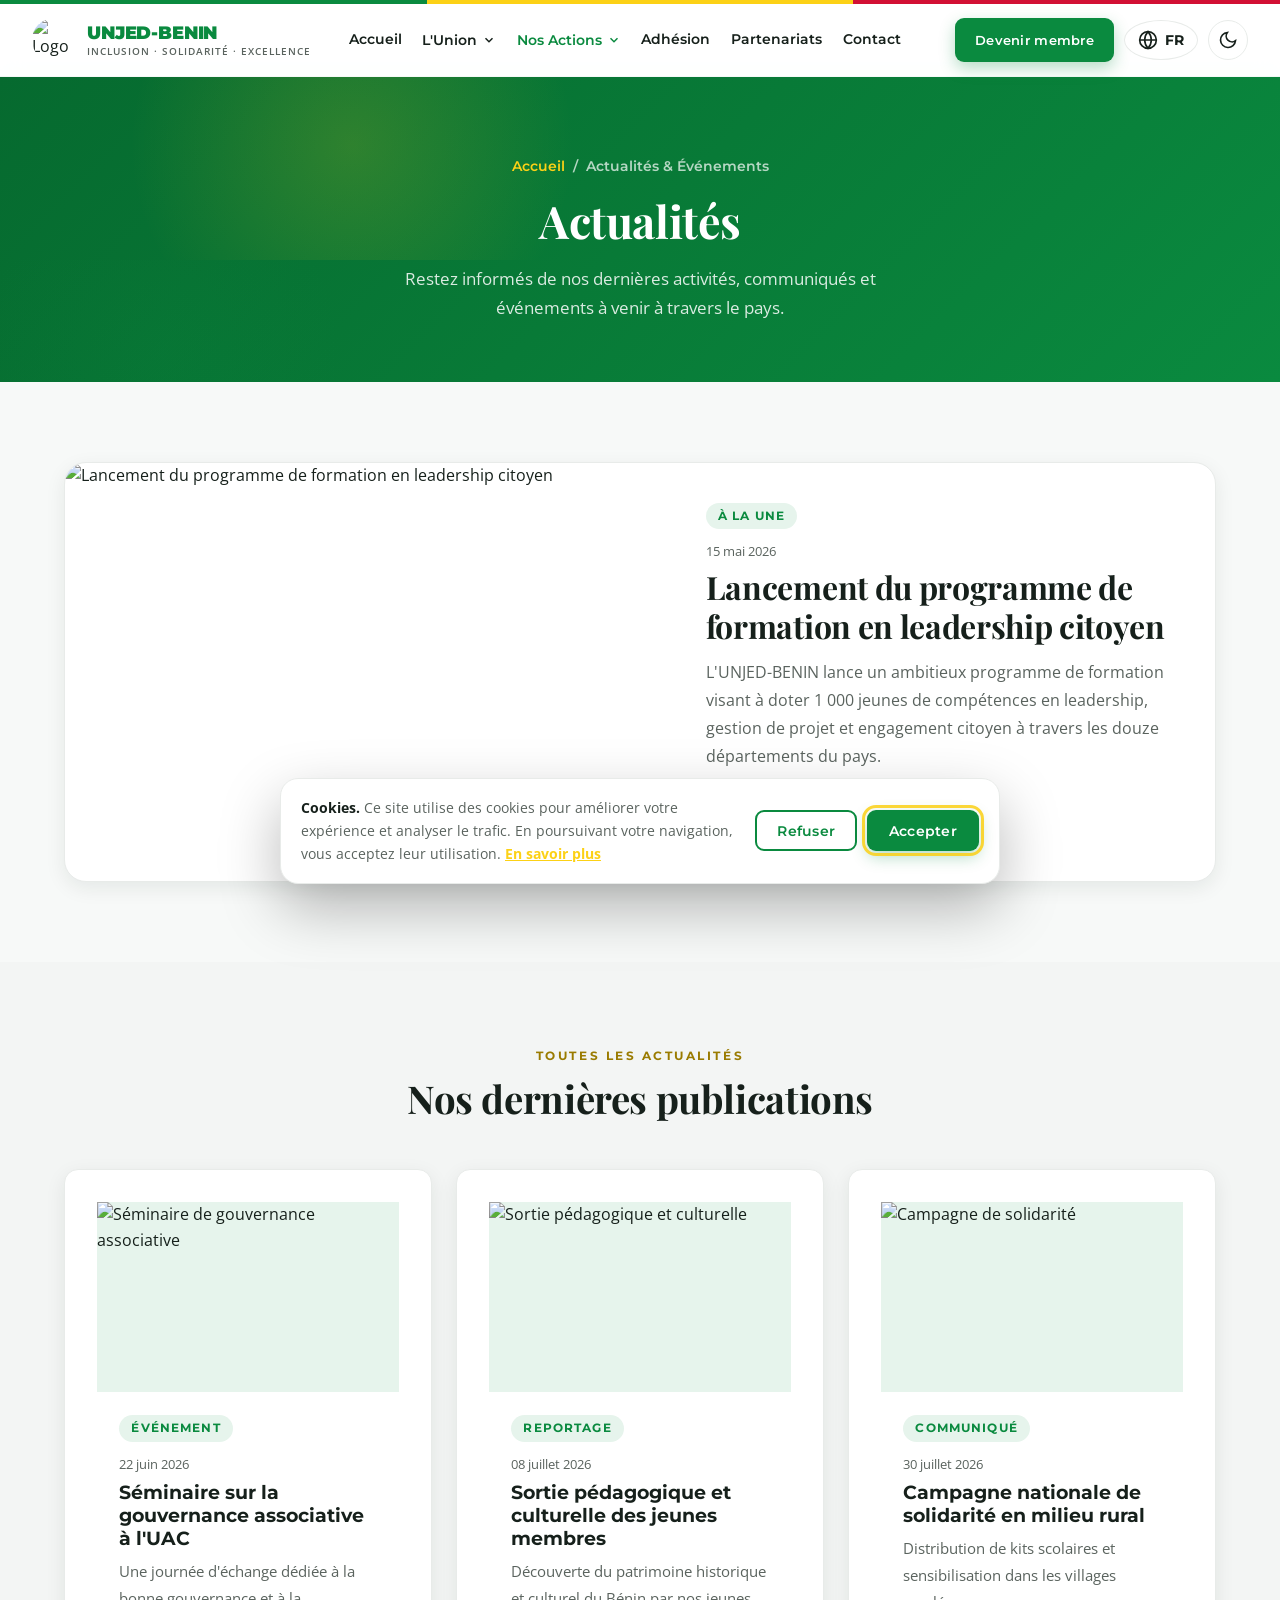
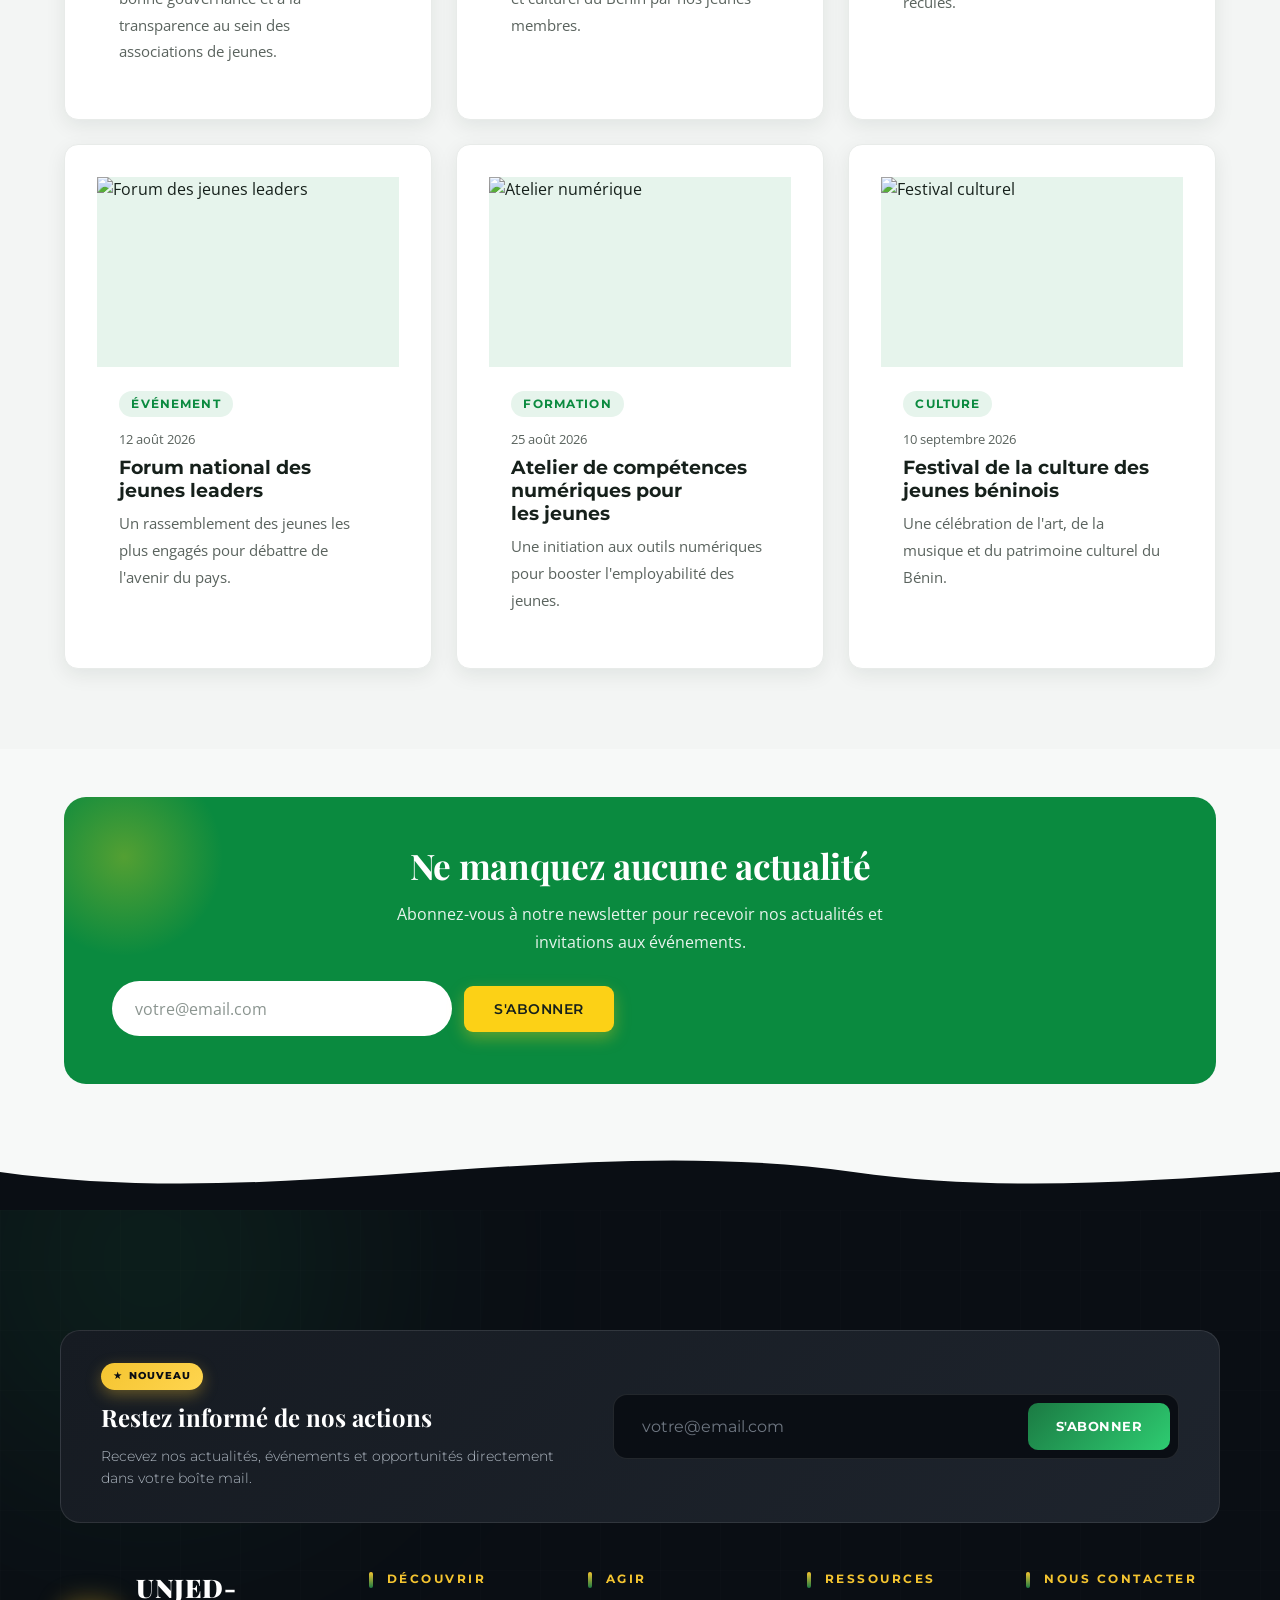
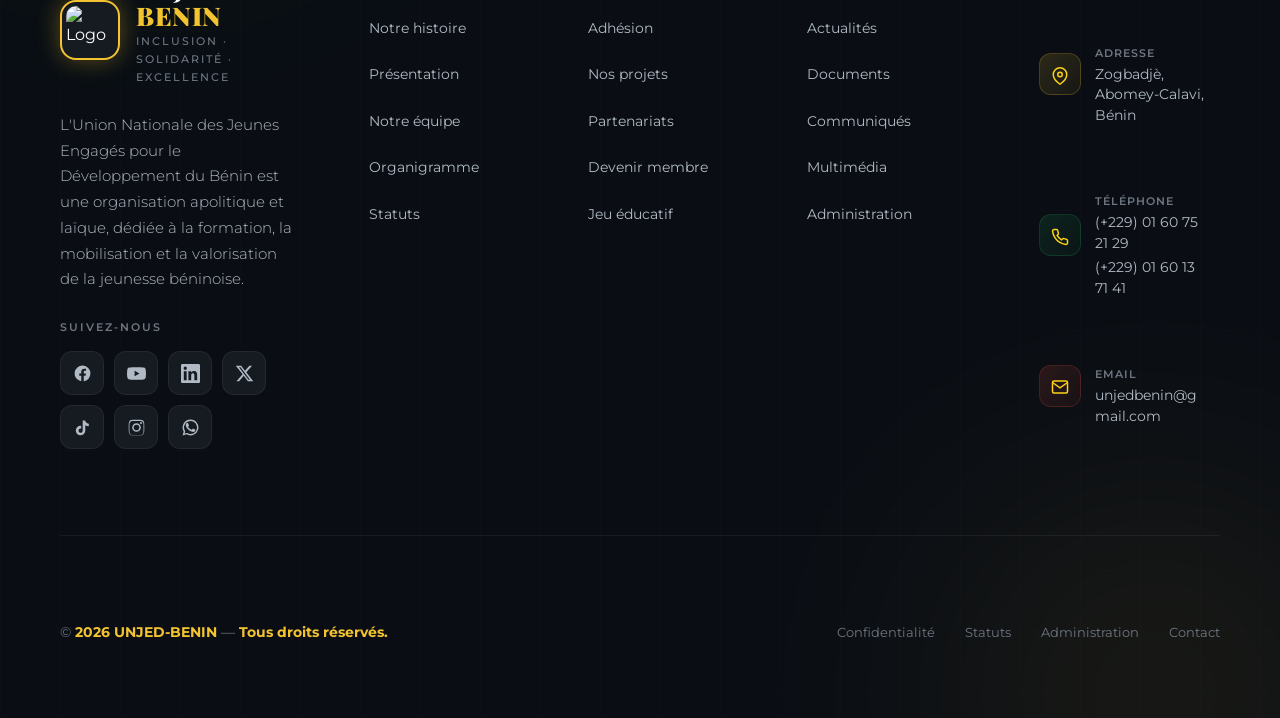
==== commit a30d8f20: "footer premium v3 desktop+mobile, JS/CSS separes en dossiers, routes securisees" ====
--- a/actualites.html
+++ b/actualites.html
@@ -132,64 +132,6 @@
   <script src="assets/js/api-client.js"></script>
   <script src="assets/js/components.js"></script>
   <script src="assets/js/script.js"></script>
-  <script>
-(function () {
-  var API_BASE = (window.UNJED && typeof window.UNJED.apiBase === "function" && window.UNJED.apiBase())
-    || (window.UNJED_CONFIG && window.UNJED_CONFIG.API_BASE)
-    || "https://unjedbenin.onrender.com";
-  var grid = document.getElementById("news-grid");
-
-  fetch(API_BASE + "/api/posts?visibility=public")
-    .then(function (res) { return res.json(); })
-    .then(function (posts) {
-      var annonces = posts.filter(function (p) {
-        return p.post_type === "announcement" || p.post_type === "document";
-      });
-
-      if (!annonces.length) return;
-
-      // Remplace les faux articles par vos vraies publications
-      grid.innerHTML = "";
-      annonces.forEach(function (p) {
-        var art = document.createElement("article");
-        art.className = "card news-card";
-        var body = document.createElement("div");
-        body.className = "card-body";
-        var tag = document.createElement("span");
-        tag.className = "news-tag";
-        tag.textContent = p.post_type === "document" ? "Décision / Document" : "Annonce";
-        var date = document.createElement("span");
-        date.className = "news-date";
-        date.textContent = p.created_at || "";
-        var h3 = document.createElement("h3");
-        h3.style.marginTop = "8px";
-        h3.textContent = p.title || "";
-        var txt = document.createElement("p");
-        txt.textContent = p.body || "";
-        body.appendChild(tag);
-        body.appendChild(date);
-        body.appendChild(h3);
-        body.appendChild(txt);
-        if (p.file_url) {
-          var plink = document.createElement("p");
-          plink.style.marginTop = "10px";
-          var a = document.createElement("a");
-          a.href = API_BASE + p.file_url;
-          a.className = "btn btn-outline";
-          a.target = "_blank";
-          a.rel = "noopener";
-          a.textContent = "Télécharger le document";
-          plink.appendChild(a);
-          body.appendChild(plink);
-        }
-        art.appendChild(body);
-        grid.appendChild(art);
-      });
-    })
-    .catch(function (err) {
-      console.error("Erreur chargement actualités:", err);
-    });
-})();
-</script>
+  <script src="assets/js/pages/actualites.js" defer></script>
 </body>
 </html>
--- a/assets/css/styles.css
+++ b/assets/css/styles.css
@@ -2761,3 +2761,987 @@
   .main-nav > a, .main-nav .nav-toggle { padding: 0.55rem 0.6rem; font-size: 0.85rem; }
   .main-nav > a::after, .main-nav .nav-toggle::after { left: 0.6rem; right: 0.6rem; }
 }
+
+/* ============================================================
+   v1.7 � mobile premium : drawer opaque + t�te de menu, hero lisible
+   ============================================================ */
+
+/* ---- 1. Drawer : fond massif, t�te avec fermeture, s�parateurs ---- */
+.drawer-head { display: none; }
+@media (max-width: 940px) {
+  .main-nav {
+    background: var(--surface);
+    background-color: var(--surface);
+    opacity: 1;
+    z-index: 1002;
+  }
+  .drawer-head {
+    display: flex;
+    align-items: center;
+    justify-content: space-between;
+    gap: 0.6rem;
+    padding: 0.2rem 0 0.9rem;
+    margin-bottom: 0.5rem;
+    border-bottom: 1px solid var(--border);
+  }
+  .drawer-brand {
+    display: inline-flex; align-items: center; gap: 0.55rem;
+    font-family: var(--font-head); font-weight: 800; font-size: 0.95rem;
+    color: var(--green); letter-spacing: 0.01em;
+    min-width: 0;
+  }
+  .drawer-brand img { width: 32px; height: 32px; border-radius: 50%; object-fit: cover; flex-shrink: 0; }
+  .main-nav > a, .main-nav > .nav-group { border-bottom: 1px solid var(--border); }
+  .main-nav > a { border-radius: 0; }
+  .main-nav .nav-group.open { border-bottom-color: transparent; }
+  .main-nav a.active { background: var(--green-light); border-radius: 10px; }
+  .nav-cta-mobile { border-bottom: 0; margin-top: 1.1rem; }
+  .nav-overlay { z-index: 1001; }
+}
+
+/* ---- 2. Hero mobile : boutons plein-largeur, texte toujours lisible ---- */
+@media (max-width: 560px) {
+  .hero-slide::after {
+    background: linear-gradient(180deg, rgba(10, 25, 16, 0.55) 0%, rgba(10, 25, 16, 0.35) 35%, rgba(6, 42, 20, 0.78) 100%);
+  }
+  .hero-eyebrow { font-size: 0.7rem; letter-spacing: 0.12em; }
+  .hero-content h1 { text-wrap: balance; }
+  .hero-btns { flex-direction: column; align-items: stretch; }
+  .hero-btns .btn { justify-content: center; width: 100%; }
+}
+
+/* Correctif : pas de filet sous le bouton CTA du drawer */
+@media (max-width: 940px) {
+  .main-nav > a.nav-cta-mobile { border-bottom: 0; border-radius: 999px; }
+}
+
+/* ============================================================
+   v1.8 � drawer : voile clair flout� SOUS le menu + ouverture en cascade
+   (corrige le voile sombre qui recouvrait le panneau : l''overlay
+   vit dans body tandis que le drawer vit dans le header z-1000)
+   ============================================================ */
+:root { --scrim: rgba(255, 255, 255, 0.55); }
+html[data-theme="dark"] { --scrim: rgba(0, 0, 0, 0.55); }
+.nav-overlay {
+  background: var(--scrim);
+  -webkit-backdrop-filter: blur(4px);
+  backdrop-filter: blur(4px);
+  z-index: 999;
+}
+@media (max-width: 940px) {
+  .nav-overlay { z-index: 999; }
+  .main-nav {
+    box-shadow: -24px 0 60px rgba(0, 0, 0, 0.18);
+    transition: transform 0.38s cubic-bezier(0.22, 0.9, 0.28, 1),
+                visibility 0s linear 0.38s;
+  }
+  .main-nav.open {
+    transition: transform 0.45s cubic-bezier(0.22, 0.9, 0.24, 1.02);
+  }
+  /* Cascade : chaque entr�e glisse � son tour */
+  .main-nav.open > .drawer-head,
+  .main-nav.open > a,
+  .main-nav.open > .nav-group {
+    animation: drawerIn 0.5s var(--ease) both;
+    animation-delay: calc(var(--i, 0) * 50ms + 80ms);
+  }
+}
+@keyframes drawerIn {
+  from { opacity: 0; transform: translateX(28px); }
+  to { opacity: 1; transform: none; }
+}
+
+/* ============================================================
+   v1.9 � bandeaux CTA : lisibilit� garantie sur fond vert
+   (eyebrow jaune vif, texte blanc, bouton jaune contrast�)
+   ============================================================ */
+.cta-band .eyebrow { color: var(--yellow); }
+.cta-band .btn-yellow { color: #16201b; }
+@media (max-width: 700px) {
+  .cta-split { flex-direction: column; text-align: center; justify-content: center; }
+}
+
+/* ============================================================
+   v2.0 � hero mobile : lisibilit� premium (pastille, titre �quilibr�)
+   ============================================================ */
+@media (max-width: 560px) {
+  .hero { min-height: 0; }
+  .hero-content { padding: 4.5rem 20px 4rem; }
+  .hero-eyebrow {
+    font-size: 0.68rem;
+    letter-spacing: 0.1em;
+    background: rgba(0, 0, 0, 0.35);
+    border: 1px solid rgba(255, 255, 255, 0.35);
+    border-radius: 999px;
+    padding: 0.5rem 0.95rem;
+    -webkit-backdrop-filter: blur(2px);
+    backdrop-filter: blur(2px);
+  }
+  .hero-content h1 { font-size: 2.05rem; text-wrap: balance; }
+  .hero-content p { font-size: 0.98rem; text-wrap: pretty; }
+  .hero-btns { gap: 0.7rem; }
+}
+
+/* Centrage du contenu hero sur mobile */
+@media (max-width: 560px) {
+  .hero-content-inner { text-align: center; }
+  .hero-content p { margin-inline: auto; max-width: 34ch; }
+}
+
+/* Hero mobile : titre et texte lisibles sur toute photo (ombres + voile renforc�) */
+@media (max-width: 560px) {
+  .hero-content h1, .hero-content p { text-shadow: 0 2px 14px rgba(0, 0, 0, 0.6); }
+  .hero-slide::after {
+    background: linear-gradient(180deg, rgba(10, 25, 16, 0.62) 0%, rgba(10, 25, 16, 0.5) 40%, rgba(6, 42, 20, 0.84) 100%);
+  }
+}
+
+/* Hero mobile : badge jaune maquette (fond uni, texte sombre) */
+@media (max-width: 560px) {
+  .hero-eyebrow {
+    background: var(--yellow);
+    color: #16201b;
+    border-color: transparent;
+    font-weight: 800;
+    -webkit-backdrop-filter: none;
+    backdrop-filter: none;
+  }
+}
+
+/* Hero mobile : centrage garanti par flex (pastille, titre, texte, boutons) */
+@media (max-width: 560px) {
+  .hero-content-inner {
+    display: flex;
+    flex-direction: column;
+    align-items: center;
+    text-align: center;
+  }
+  .hero-content-inner > * { text-align: center; }
+}
+
+/* Hero mobile : titre jaune contenu sur sa ligne, marges de s�curit� */
+@media (max-width: 560px) {
+  .hero-content h1 {
+    font-size: 1.75rem;
+    line-height: 1.3;
+    margin-inline: auto;
+    width: 100%;
+  }
+  .hero-content h1 span { display: block; }
+}
+
+/* ============================================================
+   v2.1 � hero mobile adapt� de la maquette (badge, titre serif,
+   boutons rectangulaires, voile neutre)
+   ============================================================ */
+@media (max-width: 560px) {
+  .hero-slide::after {
+    background: linear-gradient(rgba(0, 0, 0, 0.5), rgba(0, 0, 0, 0.6));
+  }
+  .hero-eyebrow {
+    background: var(--yellow);
+    color: #1a1a1a;
+    font-size: 0.65rem;
+    font-weight: 800;
+    letter-spacing: 1px;
+    text-transform: uppercase;
+    padding: 8px 15px;
+    border-radius: 50px;
+    border-color: transparent;
+    max-width: 90%;
+    line-height: 1.4;
+    margin-bottom: 20px;
+  }
+  .hero-content h1 {
+    font-family: var(--font-serif);
+    font-size: 2rem;
+    font-weight: 700;
+    line-height: 1.2;
+    margin-bottom: 5px;
+  }
+  .hero-content h1 span {
+    display: block;
+    font-size: 2.2rem;
+    font-weight: 900;
+  }
+  .hero-content p {
+    font-size: 0.85rem;
+    line-height: 1.5;
+    max-width: 90%;
+    opacity: 0.9;
+    margin-bottom: 30px;
+  }
+  .hero-btns {
+    width: 100%;
+    max-width: 280px;
+    margin-inline: auto;
+    gap: 15px;
+  }
+  .hero-btns .btn {
+    width: 100%;
+    border-radius: 8px;
+    padding: 15px 20px;
+    margin: 0;
+  }
+  .hero-btns .btn-outline-light:hover { background: #fff; color: var(--green); }
+}
+
+/* ============================================================
+   v2.2 � HERO consolid� (mission) : base desktop ? mobile 560px
+   ? tr�s petit 380px. Palette officielle conserv�e
+   (jaune #fcd116, vert #0a8a3f : �cart n�gligeable avec la maquette,
+   sans repeindre tout le site). Classes HTML inchang�es.
+   ============================================================ */
+
+/* --- Base desktop --- */
+.hero {
+  position: relative;
+  display: flex;
+  align-items: center;
+  min-height: clamp(540px, 88vh, 800px);
+  overflow: hidden;
+  color: #fff;
+  background: linear-gradient(135deg, #06421f 0%, #0a8a3f 60%, #0a5a2c 100%);
+}
+.hero .hero-slides { position: absolute; inset: 0; width: 100%; height: 100%; }
+.hero-slide {
+  position: absolute; inset: 0;
+  background-size: cover; background-position: center;
+  opacity: 0; transition: opacity 1s ease;
+}
+.hero-slide.active { opacity: 1; }
+.hero-slide::after {
+  content: ""; position: absolute; inset: 0;
+  background: linear-gradient(135deg, rgba(15, 31, 20, 0.72) 0%, rgba(27, 122, 62, 0.40) 100%);
+}
+.hero-content {
+  position: relative; z-index: 2; width: 100%;
+  display: flex; align-items: center; justify-content: center;
+  text-align: center; padding: clamp(3rem, 7vw, 5.5rem) 24px;
+}
+.hero-content-inner { max-width: 780px; }
+.hero-eyebrow {
+  display: inline-block;
+  font-family: var(--font-head);
+  font-size: 0.8rem; font-weight: 700;
+  letter-spacing: 0.16em; text-transform: uppercase;
+  color: var(--yellow); margin-bottom: 20px;
+}
+.hero-content h1 {
+  color: #fff;
+  font-size: clamp(2.2rem, 5.5vw, 4rem);
+  font-weight: 800; margin-bottom: 20px;
+}
+.hero-content h1 span { color: var(--yellow); }
+.hero-content p {
+  color: rgba(255, 255, 255, 0.85);
+  font-size: 1.15rem; margin-bottom: 36px;
+}
+.hero-btns { display: flex; gap: 14px; justify-content: center; flex-wrap: wrap; }
+.hero-indicators {
+  position: absolute; bottom: 30px; left: 50%;
+  transform: translateX(-50%); z-index: 3;
+  display: flex; gap: 10px;
+}
+.hero-dot {
+  position: relative; width: 12px; height: 12px;
+  border-radius: 50%; background: rgba(255, 255, 255, 0.4);
+  border: 0; cursor: pointer;
+}
+.hero-dot::after { content: ""; position: absolute; inset: -16px; }
+.hero-dot.active { background: var(--yellow); transform: scale(1.3); }
+
+/* --- Mobile 560px : adaptation maquette (voile neutre, badge, serif) --- */
+@media (max-width: 560px) {
+  .hero {
+    min-height: 600px;
+    min-height: 100vh;
+    min-height: 100dvh; /* plein �cran y compris barre Safari (repli 100vh au-dessus) */
+  }
+  .hero-slide::after {
+    background: linear-gradient(rgba(0, 0, 0, 0.5), rgba(0, 0, 0, 0.6));
+  }
+  .hero-content { padding: 4.5rem 20px 4rem; }
+  .hero-content-inner {
+    display: flex; flex-direction: column; align-items: center;
+    text-align: center;
+  }
+  .hero-eyebrow {
+    background: var(--yellow); color: #1a1a1a;
+    font-size: 0.65rem; font-weight: 800;
+    letter-spacing: 1px; text-transform: uppercase;
+    padding: 8px 15px; border-radius: 50px;
+    max-width: 90%; line-height: 1.4; margin-bottom: 20px;
+  }
+  .hero-content h1 {
+    font-family: var(--font-serif);
+    font-size: 2rem; font-weight: 700; line-height: 1.2;
+    margin-bottom: 5px; text-wrap: balance;
+    text-shadow: 0 2px 14px rgba(0, 0, 0, 0.6);
+  }
+  .hero-content h1 span {
+    display: block; font-size: 2.2rem; font-weight: 900;
+  }
+  .hero-content p {
+    font-size: 0.85rem; line-height: 1.5;
+    max-width: 90%; opacity: 0.9; margin-bottom: 30px;
+    text-shadow: 0 2px 14px rgba(0, 0, 0, 0.6);
+    text-wrap: pretty;
+  }
+  .hero-btns {
+    flex-direction: column; align-items: stretch;
+    width: 100%; max-width: 280px; margin-inline: auto; gap: 15px;
+  }
+  .hero-btns .btn { width: 100%; border-radius: 8px; padding: 15px 20px; margin: 0; }
+  .hero-btns .btn-outline-light:hover { background: #fff; color: var(--green); }
+}
+
+/* --- Tr�s petit mobile 380px --- */
+@media (max-width: 380px) {
+  .hero-content { padding: 4rem 16px 3.5rem; }
+  .hero-eyebrow { max-width: 100%; font-size: 0.6rem; }
+  .hero-content h1 { font-size: 1.7rem; }
+  .hero-content h1 span { font-size: 1.9rem; }
+  .hero-indicators { bottom: 18px; }
+}
+
+/* ============================================================
+   v2.4 — footer mobile premium : 1 colonne nette, newsletter
+   pleine largeur, anti-débordement, cibles 44px
+   ============================================================ */
+.sr-only {
+  position: absolute; width: 1px; height: 1px;
+  padding: 0; margin: -1px; overflow: hidden;
+  clip: rect(0 0 0 0); white-space: nowrap; border: 0;
+}
+.footer-block { min-width: 0; }
+.footer-subscribe {
+  margin-top: 18px;
+  display: flex;
+  gap: 8px;
+  flex-wrap: wrap;
+}
+.footer-subscribe input {
+  flex: 1 1 180px;
+  min-width: 0;
+  padding: 12px 14px;
+  border-radius: 10px;
+  border: 1px solid rgba(255,255,255,0.18);
+  background: rgba(255,255,255,0.08);
+  color: #fff;
+  font-size: 16px; /* anti-zoom iOS */
+  max-width: 100%;
+}
+.footer-subscribe input::placeholder { color: #9aa49e; }
+.footer-subscribe input:focus {
+  outline: none;
+  border-color: var(--yellow);
+  box-shadow: 0 0 0 3px rgba(252,209,22,0.35);
+  background: rgba(255,255,255,0.12);
+}
+.footer-subscribe .btn {
+  padding: 12px 18px;
+  font-size: 0.85rem;
+  text-transform: none;
+  letter-spacing: 0.02em;
+  flex-shrink: 0;
+}
+#footer-subscribe-msg {
+  font-size: 0.8rem;
+  margin-top: 8px;
+  line-height: 1.5;
+  display: none;
+  overflow-wrap: anywhere;
+}
+#footer-subscribe-msg:not(:empty) { display: block; }
+.footer-phones { display: flex; flex-direction: column; gap: 4px; min-width: 0; }
+.footer-phones a { color: inherit; text-decoration: none; }
+.footer-phones a:hover { color: var(--yellow); text-decoration: underline; }
+.footer-mail { overflow-wrap: anywhere; word-break: break-word; }
+.footer-contact span { min-width: 0; }
+
+/* Tablette : 2 colonnes équilibrées, pleine largeur ensuite */
+@media (max-width: 1024px) {
+  .footer-grid { grid-template-columns: 1fr 1fr; gap: 2rem 2.5rem; }
+}
+@media (max-width: 700px) {
+  .site-footer { padding-top: 2.5rem; margin-top: 3rem; overflow-x: clip; }
+  .site-footer .container { min-width: 0; }
+  .footer-grid { grid-template-columns: 1fr; gap: 0; padding-bottom: 1rem; }
+  .footer-block { padding: 1.4rem 0; min-width: 0; }
+  .footer-block + .footer-block { border-top: 1px solid rgba(255,255,255,0.1); }
+  .footer-about { text-align: center; padding-top: 0; }
+  .footer-brand { justify-content: center; }
+  .footer-about p { text-align: center; max-width: 42ch; margin-inline: auto; }
+  .socials { justify-content: center; gap: 0.7rem; }
+  .socials a { width: 44px; height: 44px; }
+  /* Newsletter empilée, champs 48px */
+  .footer-subscribe { flex-direction: column; align-items: stretch; }
+  .footer-subscribe input { width: 100%; min-height: 48px; }
+  .footer-subscribe .btn { width: 100%; min-height: 48px; justify-content: center; }
+  #footer-subscribe-msg { text-align: center; }
+  /* Liens en 2 colonnes compactes pour réduire le scroll */
+  .footer-nav .footer-links {
+    display: grid;
+    grid-template-columns: 1fr 1fr;
+    gap: 0 1rem;
+  }
+  .footer-nav .footer-links li { margin-bottom: 0; min-width: 0; }
+  .footer-nav .footer-links a {
+    display: flex; align-items: center;
+    min-height: 44px;
+    padding: 0.55rem 0;
+    font-size: 0.92rem;
+    line-height: 1.4;
+  }
+  .site-footer h4 {
+    margin-bottom: 0.5rem;
+    font-size: 0.82rem;
+    letter-spacing: 0.1em;
+    text-transform: uppercase;
+  }
+  .footer-contact li {
+    min-height: 44px;
+    align-items: flex-start;
+    padding: 0.4rem 0;
+    min-width: 0;
+  }
+  .footer-contact svg { margin-top: 4px; }
+  .footer-bottom { padding: 1.1rem 0 calc(1.1rem + env(safe-area-inset-bottom, 0px)); }
+  .footer-bottom .container { padding-inline: 16px; line-height: 1.7; text-wrap: pretty; }
+}
+/* Très petits écrans : 1 colonne de liens, sociaux compacts */
+@media (max-width: 380px) {
+  .footer-nav .footer-links { grid-template-columns: 1fr; }
+  .socials { gap: 0.55rem; }
+  .socials a { width: 42px; height: 42px; }
+  .footer-brand img { width: 40px; height: 40px; }
+}
+
+/* ============================================================
+   v3.0 — footer premium (maquettes v3 mobile + desktop) : vague
+   SVG, glows, bandeau newsletter, grille 5 colonnes, contact,
+   bottom, back-to-top. Scopé .footer-v3 (aucune variable globale).
+   Polices mappées sur le système existant (Playfair/Montserrat)
+   pour éviter 2 familles webfont supplémentaires.
+   ============================================================ */
+.site-footer.footer-v3 {
+  --pf-deep: #0a0e14;
+  --pf-primary: #0f1419;
+  --pf-secondary: #161b22;
+  --pf-tertiary: #1e242d;
+  --pf-card: #21262d;
+  --pf-text: #ffffff;
+  --pf-text-2: #b1bac4;
+  --pf-muted: #6e7681;
+  --pf-green: #1b7a43;
+  --pf-green-2: #22a35a;
+  --pf-green-3: #2ecc71;
+  --pf-green-glow: rgba(34, 163, 90, 0.4);
+  --pf-yellow: #f4c430;
+  --pf-yellow-2: #ffd54f;
+  --pf-yellow-glow: rgba(244, 196, 48, 0.35);
+  --pf-border: rgba(255, 255, 255, 0.06);
+  --pf-border-2: rgba(255, 255, 255, 0.1);
+  --pf-serif: 'Playfair Display', Georgia, serif;
+  --pf-sans: 'Montserrat', 'Open Sans', system-ui, sans-serif;
+  position: relative;
+  background: var(--pf-deep);
+  color: var(--pf-text);
+  padding: 120px 60px 50px;
+  margin-top: 0;
+  overflow: hidden;
+  overflow-x: clip;
+  font-family: var(--pf-sans);
+}
+.site-footer.footer-v3::before {
+  content: '';
+  position: absolute;
+  inset: 0;
+  background-image:
+    linear-gradient(rgba(255,255,255,0.02) 1px, transparent 1px),
+    linear-gradient(90deg, rgba(255,255,255,0.02) 1px, transparent 1px);
+  background-size: 60px 60px;
+  pointer-events: none;
+  opacity: 0.5;
+}
+.site-footer.footer-v3 .footer-glow-1 {
+  position: absolute;
+  top: -250px;
+  left: -150px;
+  width: 600px;
+  height: 600px;
+  background: radial-gradient(circle, var(--pf-green-glow) 0%, transparent 70%);
+  border-radius: 50%;
+  filter: blur(120px);
+  opacity: 0.5;
+  pointer-events: none;
+  animation: pf-pulse 10s ease-in-out infinite;
+}
+.site-footer.footer-v3 .footer-glow-2 {
+  position: absolute;
+  bottom: -250px;
+  right: -150px;
+  width: 550px;
+  height: 550px;
+  background: radial-gradient(circle, var(--pf-yellow-glow) 0%, transparent 70%);
+  border-radius: 50%;
+  filter: blur(120px);
+  opacity: 0.35;
+  pointer-events: none;
+  animation: pf-pulse 12s ease-in-out infinite reverse;
+}
+@keyframes pf-pulse {
+  0%, 100% { opacity: 0.5; transform: scale(1); }
+  50% { opacity: 0.7; transform: scale(1.1); }
+}
+.footer-wave { display: block; width: 100%; height: 80px; margin-bottom: -2px; line-height: 0; }
+.footer-wave svg { display: block; width: 100%; height: 100%; }
+.site-footer.footer-v3 .footer-container {
+  max-width: 1440px;
+  margin: 0 auto;
+  position: relative;
+  z-index: 1;
+  min-width: 0;
+}
+/* --- Bandeau newsletter (desktop) --- */
+.site-footer.footer-v3 .newsletter-banner {
+  background: linear-gradient(135deg, var(--pf-secondary), var(--pf-tertiary));
+  border: 1px solid var(--pf-border-2);
+  border-radius: 20px;
+  padding: 32px 40px;
+  margin-bottom: 50px;
+  position: relative;
+  overflow: hidden;
+  display: grid;
+  grid-template-columns: 1fr 1.2fr;
+  gap: 40px;
+  align-items: center;
+}
+.site-footer.footer-v3 .newsletter-banner::before {
+  content: '';
+  position: absolute;
+  top: 0;
+  left: -100%;
+  width: 100%;
+  height: 100%;
+  background: linear-gradient(90deg, transparent, var(--pf-green-glow), transparent);
+  animation: pf-shine 6s ease-in-out infinite;
+  pointer-events: none;
+}
+@keyframes pf-shine {
+  0% { left: -100%; }
+  50%, 100% { left: 100%; }
+}
+.site-footer.footer-v3 .newsletter-banner-text {
+  display: flex;
+  flex-direction: column;
+  gap: 12px;
+  position: relative;
+  z-index: 1;
+  min-width: 0;
+}
+.site-footer.footer-v3 .newsletter-badge {
+  display: inline-flex;
+  align-items: center;
+  gap: 6px;
+  background: linear-gradient(135deg, var(--pf-yellow), var(--pf-yellow-2));
+  color: var(--pf-deep);
+  font-size: 0.65rem;
+  font-weight: 800;
+  text-transform: uppercase;
+  letter-spacing: 1px;
+  padding: 5px 12px;
+  border-radius: 50px;
+  width: fit-content;
+  box-shadow: 0 5px 15px var(--pf-yellow-glow);
+}
+.site-footer.footer-v3 .newsletter-banner h3 {
+  font-family: var(--pf-serif);
+  font-size: 1.5rem;
+  font-weight: 700;
+  line-height: 1.3;
+  color: var(--pf-text);
+  margin: 0;
+}
+.site-footer.footer-v3 .newsletter-banner p { color: var(--pf-text-2); font-size: 0.88rem; line-height: 1.6; font-weight: 300; margin: 0; }
+.site-footer.footer-v3 .newsletter-form-wrap { position: relative; z-index: 1; min-width: 0; }
+.site-footer.footer-v3 .newsletter-form-desktop {
+  display: flex;
+  gap: 10px;
+  background: var(--pf-deep);
+  border: 1px solid var(--pf-border-2);
+  border-radius: 14px;
+  padding: 8px;
+  transition: border-color 0.4s, box-shadow 0.4s;
+}
+.site-footer.footer-v3 .newsletter-form-desktop:focus-within {
+  border-color: var(--pf-green);
+  box-shadow: 0 0 0 4px var(--pf-green-glow);
+}
+.site-footer.footer-v3 .newsletter-form-desktop input {
+  flex: 1;
+  padding: 14px 20px;
+  border: none;
+  background: transparent;
+  color: var(--pf-text);
+  font-family: var(--pf-sans);
+  font-size: 16px;
+  outline: none;
+  min-width: 0;
+}
+.site-footer.footer-v3 .newsletter-form-desktop input::placeholder { color: var(--pf-muted); }
+.site-footer.footer-v3 .newsletter-form-desktop button {
+  position: relative;
+  background: linear-gradient(135deg, var(--pf-green), var(--pf-green-3));
+  color: #fff;
+  border: none;
+  padding: 14px 28px;
+  border-radius: 10px;
+  font-family: var(--pf-sans);
+  font-weight: 700;
+  font-size: 0.8rem;
+  text-transform: uppercase;
+  letter-spacing: 0.5px;
+  cursor: pointer;
+  white-space: nowrap;
+  overflow: hidden;
+  transition: transform 0.4s, box-shadow 0.4s;
+  min-height: 44px;
+}
+.site-footer.footer-v3 .newsletter-form-desktop button::before {
+  content: '';
+  position: absolute;
+  top: 0; left: -100%;
+  width: 100%; height: 100%;
+  background: linear-gradient(90deg, transparent, rgba(255,255,255,0.4), transparent);
+  transition: left 0.7s ease;
+}
+.site-footer.footer-v3 .newsletter-form-desktop button:hover::before { left: 100%; }
+.site-footer.footer-v3 .newsletter-form-desktop button:hover { transform: translateY(-2px); box-shadow: 0 8px 25px var(--pf-green-glow); }
+.site-footer.footer-v3 #footer-subscribe-msg { font-size: 0.8rem; line-height: 1.5; display: none; overflow-wrap: anywhere; margin: 10px 4px 0; color: var(--pf-text-2); }
+.site-footer.footer-v3 #footer-subscribe-msg:not(:empty) { display: block; }
+/* --- Grille principale 5 colonnes (desktop) --- */
+.site-footer.footer-v3 .footer-main {
+  display: grid;
+  grid-template-columns: 1.6fr 1fr 1fr 1fr 1.3fr;
+  gap: 70px;
+  padding-bottom: 70px;
+  border-bottom: 1px solid var(--pf-border);
+  margin-bottom: 50px;
+}
+/* --- Colonne brand --- */
+.site-footer.footer-v3 .footer-brand { display: flex; flex-direction: column; gap: 26px; min-width: 0; }
+.site-footer.footer-v3 .footer-logo { display: flex; align-items: center; gap: 16px; }
+.site-footer.footer-v3 .footer-logo-img {
+  width: 60px; height: 60px;
+  border-radius: 16px;
+  object-fit: cover;
+  border: 2px solid var(--pf-yellow);
+  padding: 4px;
+  background: var(--pf-secondary);
+  box-shadow: 0 0 25px var(--pf-yellow-glow);
+  transition: transform 0.4s cubic-bezier(0.25, 0.8, 0.25, 1), box-shadow 0.4s;
+}
+.site-footer.footer-v3 .footer-logo:hover .footer-logo-img {
+  box-shadow: 0 0 40px var(--pf-yellow);
+  transform: rotate(-5deg) scale(1.05);
+}
+.site-footer.footer-v3 .footer-logo-text h2 {
+  font-family: var(--pf-serif);
+  font-size: 1.6rem;
+  font-weight: 900;
+  letter-spacing: 0.5px;
+  line-height: 1.1;
+  color: var(--pf-text);
+  margin: 0;
+}
+.site-footer.footer-v3 .footer-logo-text h2 span { color: var(--pf-yellow); }
+.site-footer.footer-v3 .footer-logo-text .tagline {
+  font-size: 0.7rem;
+  color: var(--pf-muted);
+  text-transform: uppercase;
+  letter-spacing: 2px;
+  margin-top: 4px;
+  font-weight: 500;
+}
+.site-footer.footer-v3 .footer-description {
+  color: var(--pf-text-2);
+  font-size: 0.92rem;
+  line-height: 1.75;
+  max-width: 480px;
+  font-weight: 300;
+  margin: 0;
+}
+.site-footer.footer-v3 .social-wrapper { display: flex; flex-direction: column; gap: 14px; }
+.site-footer.footer-v3 .social-label {
+  font-size: 0.7rem;
+  text-transform: uppercase;
+  letter-spacing: 2px;
+  color: var(--pf-muted);
+  font-weight: 600;
+}
+.site-footer.footer-v3 .social-icons { display: flex; flex-wrap: wrap; gap: 10px; }
+.site-footer.footer-v3 .social-icons a {
+  position: relative;
+  width: 44px; height: 44px;
+  background: var(--pf-secondary);
+  border: 1px solid var(--pf-border);
+  border-radius: 12px;
+  display: inline-flex; align-items: center; justify-content: center;
+  color: var(--pf-text-2);
+  transition: transform 0.4s cubic-bezier(0.25, 0.8, 0.25, 1), box-shadow 0.4s, border-color 0.4s;
+  overflow: visible;
+}
+.site-footer.footer-v3 .social-icons a::before {
+  content: '';
+  position: absolute;
+  inset: 0;
+  border-radius: 12px;
+  background: linear-gradient(135deg, var(--pf-green), var(--pf-green-3));
+  opacity: 0;
+  transition: opacity 0.4s;
+}
+.site-footer.footer-v3 .social-icons a svg { position: relative; z-index: 1; width: 19px; height: 19px; transition: transform 0.4s; }
+.site-footer.footer-v3 .social-icons a::after {
+  content: attr(data-tooltip);
+  position: absolute;
+  bottom: calc(100% + 10px);
+  left: 50%;
+  transform: translateX(-50%) translateY(5px);
+  background: var(--pf-card);
+  color: var(--pf-text);
+  padding: 5px 10px;
+  border-radius: 6px;
+  font-size: 0.7rem;
+  white-space: nowrap;
+  opacity: 0;
+  pointer-events: none;
+  transition: opacity 0.2s, transform 0.2s;
+  border: 1px solid var(--pf-border-2);
+  z-index: 10;
+}
+.site-footer.footer-v3 .social-icons a:hover,
+.site-footer.footer-v3 .social-icons a:focus-visible {
+  transform: translateY(-4px);
+  border-color: transparent;
+  box-shadow: 0 10px 25px var(--pf-green-glow);
+}
+.site-footer.footer-v3 .social-icons a:hover::before { opacity: 1; }
+.site-footer.footer-v3 .social-icons a:hover svg { color: #fff; transform: scale(1.15); }
+.site-footer.footer-v3 .social-icons a:hover::after,
+.site-footer.footer-v3 .social-icons a:focus-visible::after {
+  opacity: 1;
+  transform: translateX(-50%) translateY(0);
+}
+/* --- (newsletter : voir .newsletter-banner ; grille : voir .footer-main ci-dessus) --- */
+.site-footer.footer-v3 .footer-nav-group { display: flex; flex-direction: column; gap: 24px; min-width: 0; }
+.site-footer.footer-v3 .footer-nav-group h3,
+.site-footer.footer-v3 .footer-contact h3 {
+  font-family: var(--pf-sans);
+  font-size: 0.72rem;
+  font-weight: 700;
+  text-transform: uppercase;
+  letter-spacing: 2.5px;
+  color: var(--pf-yellow);
+  position: relative;
+  padding-left: 18px;
+  margin: 0;
+}
+.site-footer.footer-v3 .footer-nav-group h3::before,
+.site-footer.footer-v3 .footer-contact h3::before {
+  content: '';
+  position: absolute;
+  left: 0; top: 50%;
+  transform: translateY(-50%);
+  width: 4px; height: 16px;
+  background: linear-gradient(180deg, var(--pf-yellow), var(--pf-green));
+  border-radius: 2px;
+}
+.site-footer.footer-v3 .footer-nav-group ul { display: flex; flex-direction: column; gap: 13px; }
+.site-footer.footer-v3 .footer-nav-group ul li a {
+  position: relative;
+  color: var(--pf-text-2);
+  font-size: 0.88rem;
+  font-weight: 400;
+  display: inline-flex;
+  align-items: center;
+  min-height: 32px;
+  transition: color 0.4s, padding-left 0.4s;
+}
+.site-footer.footer-v3 .footer-nav-group ul li a::before {
+  content: '';
+  display: inline-block;
+  width: 0; height: 1px;
+  background: var(--pf-yellow);
+  margin-right: 0;
+  transition: width 0.4s, margin-right 0.4s;
+}
+.site-footer.footer-v3 .footer-nav-group ul li a:hover { color: var(--pf-text); padding-left: 14px; }
+.site-footer.footer-v3 .footer-nav-group ul li a:hover::before { width: 10px; margin-right: 4px; }
+/* --- Colonne contact (5e colonne) --- */
+.site-footer.footer-v3 .footer-contact { display: flex; flex-direction: column; gap: 24px; min-width: 0; }
+.site-footer.footer-v3 .contact-list { display: flex; flex-direction: column; gap: 10px; }
+.site-footer.footer-v3 .contact-list li {
+  display: flex;
+  gap: 14px;
+  align-items: center;
+  padding: 12px;
+  border-radius: 12px;
+  border: 1px solid transparent;
+  transition: background 0.4s, border-color 0.4s, transform 0.4s;
+}
+.site-footer.footer-v3 .contact-list li:hover { background: var(--pf-secondary); border-color: var(--pf-border); transform: translateX(4px); }
+.site-footer.footer-v3 .contact-icon {
+  flex-shrink: 0;
+  width: 42px; height: 42px;
+  border-radius: 12px;
+  display: inline-flex; align-items: center; justify-content: center;
+  transition: transform 0.4s;
+}
+.site-footer.footer-v3 .contact-icon.location { background: linear-gradient(135deg, rgba(244,196,48,0.15), rgba(244,196,48,0.05)); color: var(--pf-yellow); border: 1px solid rgba(244,196,48,0.2); }
+.site-footer.footer-v3 .contact-icon.phone { background: linear-gradient(135deg, rgba(34,163,90,0.15), rgba(34,163,90,0.05)); color: var(--pf-green-3); border: 1px solid rgba(34,163,90,0.2); }
+.site-footer.footer-v3 .contact-icon.email { background: linear-gradient(135deg, rgba(231,76,60,0.15), rgba(231,76,60,0.05)); color: #e74c3c; border: 1px solid rgba(231,76,60,0.2); }
+.site-footer.footer-v3 .contact-list li:hover .contact-icon { transform: scale(1.08) rotate(-5deg); }
+.site-footer.footer-v3 .contact-info { display: flex; flex-direction: column; gap: 2px; min-width: 0; }
+.site-footer.footer-v3 .contact-info .label { font-size: 0.68rem; text-transform: uppercase; letter-spacing: 1px; color: var(--pf-muted); font-weight: 600; }
+.site-footer.footer-v3 .contact-info .value { color: var(--pf-text-2); font-size: 0.85rem; line-height: 1.5; transition: color 0.4s; }
+.site-footer.footer-v3 .contact-list li:hover .contact-info .value { color: var(--pf-text); }
+.site-footer.footer-v3 .footer-phones { display: flex; flex-direction: column; gap: 4px; min-width: 0; }
+.site-footer.footer-v3 .footer-phones a { color: inherit; text-decoration: none; }
+.site-footer.footer-v3 .footer-phones a:hover { color: var(--pf-yellow); text-decoration: underline; }
+.site-footer.footer-v3 .footer-mail { overflow-wrap: anywhere; word-break: break-word; }
+/* --- Bottom --- */
+.site-footer.footer-v3 .footer-bottom {
+  display: flex;
+  justify-content: space-between;
+  align-items: center;
+  flex-wrap: wrap;
+  gap: 30px;
+  padding-top: 30px;
+  border-top: 0;
+  text-align: left;
+}
+.site-footer.footer-v3 .footer-bottom-left { display: flex; flex-direction: column; gap: 4px; }
+.site-footer.footer-v3 .footer-bottom-left p { color: var(--pf-muted); font-size: 0.85rem; margin: 0; }
+.site-footer.footer-v3 .footer-bottom-left p span { color: var(--pf-yellow); font-weight: 700; }
+.site-footer.footer-v3 .footer-bottom-links { display: flex; gap: 30px; flex-wrap: wrap; }
+.site-footer.footer-v3 .footer-bottom-links a { color: var(--pf-muted); font-size: 0.82rem; position: relative; transition: color 0.4s; min-height: 32px; display: inline-flex; align-items: center; }
+.site-footer.footer-v3 .footer-bottom-links a::after {
+  content: '';
+  position: absolute;
+  bottom: 2px; left: 0;
+  width: 0; height: 1px;
+  background: var(--pf-yellow);
+  transition: width 0.4s;
+}
+.site-footer.footer-v3 .footer-bottom-links a:hover { color: var(--pf-yellow); }
+.site-footer.footer-v3 .footer-bottom-links a:hover::after { width: 100%; }
+/* Reveal compatible avec script.js (.in) et maquette (.visible) */
+.site-footer.footer-v3 .reveal.in,
+.site-footer.footer-v3 .reveal.visible { opacity: 1; transform: none; }
+/* --- Back to top --- */
+.back-to-top {
+  position: fixed;
+  bottom: 40px; right: 40px;
+  width: 55px; height: 55px;
+  border-radius: 50%;
+  background: linear-gradient(135deg, #1b7a43, #2ecc71);
+  color: #fff;
+  border: none;
+  display: flex; align-items: center; justify-content: center;
+  cursor: pointer;
+  box-shadow: 0 8px 25px rgba(34, 163, 90, 0.4);
+  opacity: 0;
+  visibility: hidden;
+  transform: translateY(20px);
+  transition: opacity 0.4s, transform 0.4s, visibility 0s linear 0.4s, box-shadow 0.4s;
+  z-index: 100;
+}
+.back-to-top.visible { opacity: 1; visibility: visible; transform: none; transition: opacity 0.4s, transform 0.4s, box-shadow 0.4s; }
+.back-to-top:hover { transform: translateY(-5px) scale(1.05); box-shadow: 0 15px 35px rgba(34, 163, 90, 0.5); }
+/* --- Tablette ≤ 1200px : la grille 5 colonnes se replie --- */
+@media (max-width: 1200px) {
+  .site-footer.footer-v3 { padding: 100px 40px 40px; }
+  .site-footer.footer-v3 .newsletter-banner { grid-template-columns: 1fr; gap: 24px; text-align: center; }
+  .site-footer.footer-v3 .newsletter-banner-text { align-items: center; }
+  .site-footer.footer-v3 .newsletter-banner-text p { max-width: 60ch; }
+  .site-footer.footer-v3 .newsletter-form-wrap { max-width: 560px; margin: 0 auto; width: 100%; }
+  .site-footer.footer-v3 .footer-main { grid-template-columns: 1fr 1fr 1fr; gap: 40px; padding-bottom: 40px; margin-bottom: 40px; }
+  .site-footer.footer-v3 .footer-brand { grid-column: 1 / -1; align-items: center; text-align: center; }
+  .site-footer.footer-v3 .footer-logo { justify-content: center; }
+  .site-footer.footer-v3 .footer-description { max-width: 62ch; }
+  .site-footer.footer-v3 .social-wrapper { align-items: center; }
+  .site-footer.footer-v3 .social-icons { justify-content: center; }
+  .site-footer.footer-v3 .footer-contact { grid-column: 1 / -1; }
+  .site-footer.footer-v3 .contact-list { display: grid; grid-template-columns: repeat(3, 1fr); gap: 12px; }
+}
+/* --- Tablette ≤ 992px : on resserre --- */
+@media (max-width: 992px) {
+  .site-footer.footer-v3 { padding: 80px 24px 30px; }
+  .site-footer.footer-v3 .footer-main { gap: 32px; }
+  .site-footer.footer-v3 .contact-list { gap: 10px; }
+}
+/* --- Mobile ≤ 768px (maquette) --- */
+@media (max-width: 768px) {
+  .footer-wave { height: 50px; }
+  .site-footer.footer-v3 { padding: 60px 20px 25px; }
+  .site-footer.footer-v3 .footer-logo { justify-content: center; flex-direction: column; text-align: center; }
+  .site-footer.footer-v3 .footer-brand { align-items: center; text-align: center; }
+  .site-footer.footer-v3 .footer-description { max-width: 100%; }
+  .site-footer.footer-v3 .social-wrapper { align-items: center; }
+  .site-footer.footer-v3 .social-icons { justify-content: center; }
+  .site-footer.footer-v3 .newsletter-banner { padding: 24px; margin-bottom: 40px; }
+  .site-footer.footer-v3 .newsletter-banner h3 { font-size: 1.2rem; }
+  .site-footer.footer-v3 .newsletter-form-desktop { flex-direction: column; background: transparent; border: none; padding: 0; gap: 10px; }
+  .site-footer.footer-v3 .newsletter-form-desktop:focus-within { box-shadow: none; }
+  .site-footer.footer-v3 .newsletter-form-desktop input {
+    background: var(--pf-deep);
+    border: 1px solid var(--pf-border-2);
+    border-radius: 12px;
+    padding: 14px 18px;
+    width: 100%;
+    min-height: 48px;
+  }
+  .site-footer.footer-v3 .newsletter-form-desktop input:focus { border-color: var(--pf-green); box-shadow: 0 0 0 4px var(--pf-green-glow); }
+  .site-footer.footer-v3 .newsletter-form-desktop button { width: 100%; padding: 14px; border-radius: 12px; min-height: 48px; }
+  .site-footer.footer-v3 #footer-subscribe-msg { text-align: center; }
+  .site-footer.footer-v3 .footer-main { grid-template-columns: 1fr; gap: 36px; text-align: center; padding-bottom: 40px; }
+  .site-footer.footer-v3 .footer-nav-group h3,
+  .site-footer.footer-v3 .footer-contact h3 { padding-left: 0; text-align: center; }
+  .site-footer.footer-v3 .footer-nav-group h3::before,
+  .site-footer.footer-v3 .footer-contact h3::before { display: none; }
+  .site-footer.footer-v3 .footer-nav-group ul { display: grid; grid-template-columns: 1fr 1fr; gap: 4px 20px; text-align: left; max-width: 400px; margin: 0 auto; }
+  .site-footer.footer-v3 .footer-nav-group ul li a { min-height: 44px; }
+  .site-footer.footer-v3 .footer-nav-group ul li a:hover { padding-left: 0; }
+  .site-footer.footer-v3 .footer-nav-group ul li a::before { display: none; }
+  .site-footer.footer-v3 .contact-list { grid-template-columns: 1fr; max-width: 400px; margin: 0 auto; text-align: left; }
+  .site-footer.footer-v3 .contact-list li { min-height: 44px; align-items: flex-start; }
+  .site-footer.footer-v3 .contact-list li .contact-icon { margin-top: 2px; }
+  .site-footer.footer-v3 .footer-bottom { flex-direction: column; text-align: center; gap: 20px; padding-bottom: env(safe-area-inset-bottom, 0px); }
+  .site-footer.footer-v3 .footer-bottom-left { align-items: center; }
+  .site-footer.footer-v3 .footer-bottom-links { justify-content: center; }
+  .back-to-top { bottom: 20px; right: 20px; width: 44px; height: 44px; }
+}
+/* --- Très petit ≤ 400px (maquette) --- */
+@media (max-width: 400px) {
+  .site-footer.footer-v3 .footer-logo-text h2 { font-size: 1.3rem; }
+  .site-footer.footer-v3 .footer-logo-img { width: 50px; height: 50px; }
+  .site-footer.footer-v3 .footer-description { font-size: 0.85rem; }
+  .site-footer.footer-v3 .social-icons a { width: 40px; height: 40px; }
+  .site-footer.footer-v3 .newsletter-banner { padding: 20px; }
+  .site-footer.footer-v3 .footer-nav-group ul { grid-template-columns: 1fr; }
+}
+@media (prefers-reduced-motion: reduce) {
+  .site-footer.footer-v3 .footer-glow-1,
+  .site-footer.footer-v3 .footer-glow-2 { animation: none; }
+}
+
+/* ============================================================
+   Page Présentation — retouches organigramme
+   (ancien <style> inline de presentation.html, centralisé ici
+   en fin de fichier pour garder la priorité de cascade)
+   ============================================================ */
+.org-arrow { text-align: center; font-size: 1.6rem; color: #aaa; margin: 4px 0; line-height: 1; }
+.arrow-h { font-size: 1.4rem; color: #aaa; }
+.org-bilateral { display: flex; justify-content: center; align-items: center; gap: 20px; flex-wrap: wrap; }
